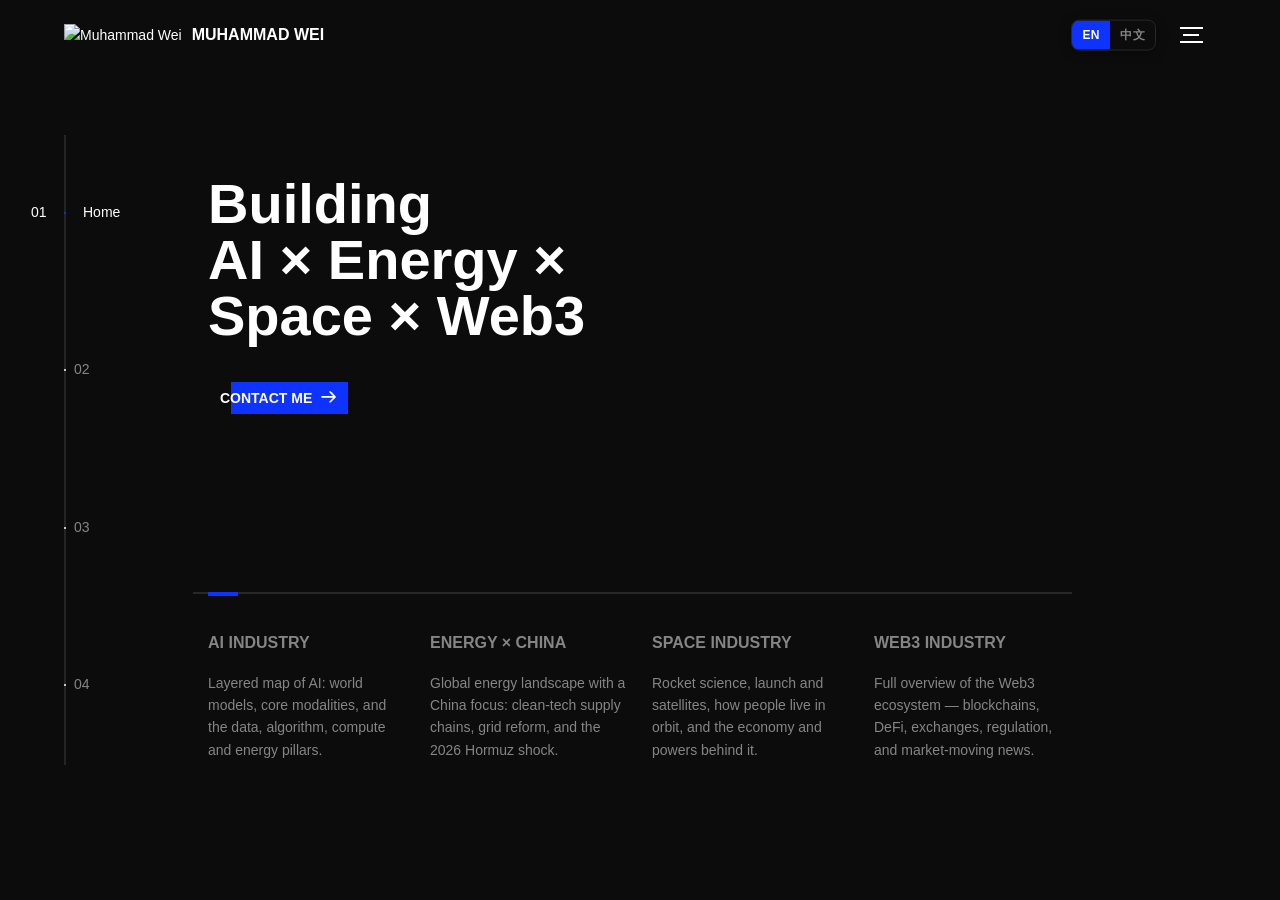
==== index.html @ 6818e424 "Add Vision node tree, matrix rain, and rename to Muhammad - Add the four-branch Vision tree, ADT cap" ====
<!DOCTYPE html>
<html lang="en">
<head>
  <title>Muhammad Wei — Entrepreneur | AI × Energy × Space × Web3</title>
  <meta charset="utf-8">
  <meta name="viewport" content="width=device-width, initial-scale=1">
  <link rel="icon" type="image/png" href="assets/img/logo.png">
  <meta http-equiv="X-UA-Compatible" content="IE=edge">
  <meta name="description" content="Entrepreneur and builder at the intersection of AI, Energy, Space, and Web3 — mapping the next frontier of industry convergence, based in Dubai, UAE.">
  <meta name="keywords" content="entrepreneurship, AI, energy, space, Web3, industry landscapes for entrepreneurship, the Global Industry Classification Standard (GICS®), Dubai, Abu Dhabi, Muhammad Wei, FinTech, blockchain">
  <meta name="author" content="Muhammad Wei">
  <link rel="stylesheet" href="assets/css/main.css">
</head>
<body>

<!-- notification for small viewports and landscape oriented smartphones -->
<div class="device-notification">
  <a class="device-notification--logo" href="#0">
    <img src="assets/img/logo.png" alt="Muhammad Wei">
    <p data-en="Muhammad Wei" data-zh="Muhammad Wei">Muhammad Wei</p>
  </a>
  <p class="device-notification--message" data-en="Best on a larger screen. Rotate to portrait, or open this on a desktop, to see the landscapes at full size." data-zh="建议使用更大的屏幕。请将设备转为竖屏，或在桌面端打开，即可完整查看行业版图。">Best on a larger screen. Rotate to portrait, or open this on a desktop, to see the landscapes at full size.</p>
</div>

<div class="perspective effect-rotate-left">
  <div class="container"><div class="outer-nav--return"></div>
    <div id="viewport" class="l-viewport">
      <div class="l-wrapper">
        <header class="header">
          <a class="header--logo" href="#0">
            <img src="assets/img/logo.png" alt="Muhammad Wei">
            <p data-en="Muhammad Wei" data-zh="Muhammad Wei">Muhammad Wei</p>
          </a>
          <button class="header--cta cta" data-en="Contact Me" data-zh="联系我">Contact Me</button>
          <div class="header--lang">
            <div class="lang-toggle" role="group" aria-label="Language" data-aria-en="Language" data-aria-zh="语言">
              <button id="btn-en" class="active" type="button" onclick="setLang('en')" aria-pressed="true">EN</button>
              <button id="btn-zh" type="button" onclick="setLang('zh')" aria-pressed="false">中文</button>
            </div>
          </div>
          <div class="header--nav-toggle">
            <span></span>
          </div>
        </header>
        <nav class="l-side-nav">
          <ul class="side-nav">
            <li class="is-active"><span data-en="Home" data-zh="首页">Home</span></li>
            <li><span data-en="Landscapes" data-zh="行业版图">Landscapes</span></li>
            <li><span data-en="Vision" data-zh="愿景">Vision</span></li>
            <!-- <li><span>Traffic</span></li> -->
            <!-- <li><span>Connect</span></li> -->
            <li><span data-en="Contact" data-zh="联系">Contact</span></li>
          </ul>
        </nav>
        <ul class="l-main-content main-content">
          <li class="l-section section section--is-active">
            <div class="intro">
              <div class="intro--banner">
                <h1 data-en="Building<br>AI × Energy ×<br>Space × Web3" data-zh="构建<br>AI × 能源 ×<br>太空 × Web3">Building<br>AI × Energy ×<br>Space × Web3</h1>
                <button class="cta"><span data-en="Contact Me" data-zh="联系我">Contact Me</span>
                  <svg version="1.1" xmlns="http://www.w3.org/2000/svg" xmlns:xlink="http://www.w3.org/1999/xlink" x="0px" y="0px" viewBox="0 0 150 118" style="enable-background:new 0 0 150 118;" xml:space="preserve">
                  <g transform="translate(0.000000,118.000000) scale(0.100000,-0.100000)">
                    <path d="M870,1167c-34-17-55-57-46-90c3-15,81-100,194-211l187-185l-565-1c-431,0-571-3-590-13c-55-28-64-94-18-137c21-20,33-20,597-20h575l-192-193C800,103,794,94,849,39c20-20,39-29,61-29c28,0,63,30,298,262c147,144,272,271,279,282c30,51,23,60-219,304C947,1180,926,1196,870,1167z"/>
                  </g>
                  </svg>
                  <span class="btn-background"></span>
                </button>
                <img src="assets/img/introduction-visual.png" alt="">
              </div>
              <div class="intro--options">
                <a href="ai-industry-chart.html">
                  <h3 data-en="AI Industry" data-zh="AI 行业">AI Industry</h3>
                  <p data-en="Layered map of AI: world models, core modalities, and the data, algorithm, compute and energy pillars." data-zh="AI 的层状图谱：世界模型、核心模态，以及数据、算法、算力与能源四大支柱。">Layered map of AI: world models, core modalities, and the data, algorithm, compute and energy pillars.</p>
                </a>
                <a href="energy-industry-chart.html">
                  <h3 data-en="Energy × China" data-zh="能源 × 中国">Energy × China</h3>
                  <p data-en="Global energy landscape with a China focus: clean-tech supply chains, grid reform, and the 2026 Hormuz shock." data-zh="以中国为焦点的全球能源版图：清洁技术供应链、电网改革，以及 2026 年霍尔木兹冲击。">Global energy landscape with a China focus: clean-tech supply chains, grid reform, and the 2026 Hormuz shock.</p>
                </a>
                <a href="space-industry-chart.html">
                  <h3 data-en="Space Industry" data-zh="航天产业">Space Industry</h3>
                  <p data-en="Rocket science, launch and satellites, how people live in orbit, and the economy and powers behind it." data-zh="火箭科学、发射与卫星、人类如何在地球轨道生活，以及其背后的经济与航天强国。">Rocket science, launch and satellites, how people live in orbit, and the economy and powers behind it.</p>
                </a>
                <a href="web3-industry-chart.html">
                  <h3 data-en="Web3 Industry" data-zh="Web3 行业">Web3 Industry</h3>
                  <p data-en="Full overview of the Web3 ecosystem — blockchains, DeFi, exchanges, regulation, and market-moving news." data-zh="Web3 生态全景——区块链、DeFi、交易所、监管，以及影响市场的新闻。">Full overview of the Web3 ecosystem — blockchains, DeFi, exchanges, regulation, and market-moving news.</p>
                </a>
              </div>
            </div>
          </li>
          <li class="l-section section">
            <div class="work">
              <h2 data-en="Industry Landscapes" data-zh="行业版图">Industry Landscapes</h2>
              <div class="work--lockup">
                <ul class="slider">
                  <li class="slider--item slider--item-left">
                    <a href="energy-industry-chart.html">
                      <div class="slider--item-image" style="background-image:url('assets/img/landscape/energy-industry-overview.webp')" role="img" aria-label="Energy Industry — Global and China" data-aria-en="Energy Industry — Global and China" data-aria-zh="能源行业——全球与中国"></div>
                      <p class="slider--item-title" data-en="Energy Industry — Global &amp; China 2026" data-zh="能源行业——全球与中国 2026">Energy Industry — Global &amp; China 2026</p>
                      <p class="slider--item-description" data-en="Oil, gas, renewables and the forces reshaping global energy, through a China lens." data-zh="石油、天然气、可再生能源，以及透过中国视角重塑全球能源的力量。">Oil, gas, renewables and the forces reshaping global energy, through a China lens.</p>
                    </a>
                  </li>
                  <li class="slider--item slider--item-center">
                    <a href="ai-industry-chart.html">
                      <div class="slider--item-image" style="background-image:url('assets/img/landscape/AI-industry-overview.webp')" role="img" aria-label="AI Industry Overview" data-aria-en="AI Industry Overview" data-aria-zh="AI 行业全览"></div>
                      <p class="slider--item-title" data-en="AI Industry Overview" data-zh="AI 行业全览">AI Industry Overview</p>
                      <p class="slider--item-description" data-en="World models, core modalities, and the pillars that sustain AI — data, algorithms, compute and energy." data-zh="世界模型、核心模态，以及支撑 AI 的支柱——数据、算法、算力与能源。">World models, core modalities, and the pillars that sustain AI — data, algorithms, compute and energy.</p>
                    </a>
                  </li>
                  <li class="slider--item slider--item-right">
                    <a href="space-industry-chart.html">
                      <div class="slider--item-image" style="background-image:url('assets/img/landscape/space-industry-overview.webp')" role="img" aria-label="Space Industry Overview" data-aria-en="Space Industry Overview" data-aria-zh="航天产业全览"></div>
                      <p class="slider--item-title" data-en="Space Industry — Full Overview" data-zh="航天产业——全览">Space Industry — Full Overview</p>
                      <p class="slider--item-description" data-en="Rocket science, frontier technology, living in orbit, and the 2026 space economy and powers." data-zh="火箭科学、前沿技术、轨道生活，以及 2026 年的太空经济与航天强国。">Rocket science, frontier technology, living in orbit, and the 2026 space economy and powers.</p>
                    </a>
                  </li>
                  <li class="slider--item">
                    <a href="web3-industry-chart.html">
                      <div class="slider--item-image" style="background-image:url('assets/img/landscape/web3-industry-overview.webp')" role="img" aria-label="Web3 Industry Overview" data-aria-en="Web3 Industry Overview" data-aria-zh="Web3 行业全览"></div>
                      <p class="slider--item-title" data-en="Web3 Industry — Full Overview" data-zh="Web3 行业——全览">Web3 Industry — Full Overview</p>
                      <p class="slider--item-description" data-en="Blockchains, DeFi, exchanges, and the regulatory rails shaping Web3 in 2026." data-zh="区块链、DeFi、交易所，以及 2026 年塑造 Web3 的监管轨道。">Blockchains, DeFi, exchanges, and the regulatory rails shaping Web3 in 2026.</p>
                    </a>
                  </li>
                  <li class="slider--item">
                    <a href="business_growth_circular_flow.html">
                      <div class="slider--item-image" style="background-image:url('assets/img/landscape/entrepreneurship-logic.webp')" role="img" aria-label="Business Growth Framework" data-aria-en="Business Growth Framework" data-aria-zh="商业增长循环框架"></div>
                      <p class="slider--item-title" data-en="Business Growth Framework" data-zh="商业增长循环框架">Business Growth Framework</p>
                      <p class="slider--item-description" data-en="An 8-step growth cycle: target audience, real demand, MVP, trust, monetization and data-driven iteration." data-zh="八步增长循环：目标受众、真实需求、MVP、信任、变现与数据驱动的迭代。">An 8-step growth cycle: target audience, real demand, MVP, trust, monetization and data-driven iteration.</p>
                    </a>
                  </li>
                  <li class="slider--item">
                    <a href="finance-industry-chart.html">
                      <div class="slider--item-image" style="background-image:url('assets/img/landscape/finance-industry-overview.webp')" role="img" aria-label="Finance Industry Overview" data-aria-en="Finance Industry Overview" data-aria-zh="金融行业全览"></div>
                      <p class="slider--item-title" data-en="Finance Industry — Full Overview" data-zh="金融行业——全览">Finance Industry — Full Overview</p>
                      <p class="slider--item-description" data-en="Regulators, markets, payments and money flows across the US, EU, UK, China, Hong Kong and the UAE." data-zh="美国、欧盟、英国、中国、香港与阿联酋的监管机构、市场、支付与资金流动。">Regulators, markets, payments and money flows across the US, EU, UK, China, Hong Kong and the UAE.</p>
                    </a>
                  </li>
                </ul>
                <div class="slider--prev">
                  <svg version="1.1" xmlns="http://www.w3.org/2000/svg" xmlns:xlink="http://www.w3.org/1999/xlink" x="0px" y="0px"
                  viewBox="0 0 150 118" style="enable-background:new 0 0 150 118;" xml:space="preserve">
                  <g transform="translate(0.000000,118.000000) scale(0.100000,-0.100000)">
                    <path d="M561,1169C525,1155,10,640,3,612c-3-13,1-36,8-52c8-15,134-145,281-289C527,41,562,10,590,10c22,0,41,9,61,29
                    c55,55,49,64-163,278L296,510h575c564,0,576,0,597,20c46,43,37,109-18,137c-19,10-159,13-590,13l-565,1l182,180
                    c101,99,187,188,193,199c16,30,12,57-12,84C631,1174,595,1183,561,1169z"/>
                  </g>
                  </svg>
                </div>
                <div class="slider--next">
                  <svg version="1.1" xmlns="http://www.w3.org/2000/svg" xmlns:xlink="http://www.w3.org/1999/xlink" x="0px" y="0px" viewBox="0 0 150 118" style="enable-background:new 0 0 150 118;" xml:space="preserve">
                  <g transform="translate(0.000000,118.000000) scale(0.100000,-0.100000)">
                    <path d="M870,1167c-34-17-55-57-46-90c3-15,81-100,194-211l187-185l-565-1c-431,0-571-3-590-13c-55-28-64-94-18-137c21-20,33-20,597-20h575l-192-193C800,103,794,94,849,39c20-20,39-29,61-29c28,0,63,30,298,262c147,144,272,271,279,282c30,51,23,60-219,304C947,1180,926,1196,870,1167z"/>
                  </g>
                  </svg>
                </div>
              </div>
              <p class="work--note" data-en="<strong>Capital path</strong> — Finance and Business Growth are not part of the four core landscapes; they build the starting fund for the intersection." data-zh="<strong>资本路径</strong>——金融与商业增长不属于四大核心版图，而是为交汇积累启动资金。"><strong>Capital path</strong> — Finance and Business Growth are not part of the four core landscapes; they build the starting fund for the intersection.</p>
            </div>
          </li>
          <!-- <li class="l-section section">
            <div class="traffic">
              <div class="traffic--lockup">
                <div class="globe-wrapper">
                  <div class="globe-container">
                    <script type="text/javascript" id="clstr_globe" src="//clustrmaps.com/globe.js?d=pKQUqZJx_TdzE1dv3fON9_2P4uukHaM6AVIYR9GNhf4"></script>
                  </div>
                </div>
              </div>
            </div>
          </li> -->
          <li class="l-section section">
            <div class="vision-rain" aria-hidden="true"><canvas id="matrix-rain"></canvas></div>
            <div class="vision">
              <p class="vision--eyebrow" data-en="The Convergence" data-zh="交汇">The Convergence</p>
              <h2 data-en="Where the four meet" data-zh="四大产业，交汇之处">Where the four meet</h2>
              <p class="vision--thesis" data-en="These are not four separate bets. AI is becoming an energy business; energy is becoming a capital and coordination business; space is becoming a compute and sensing business; and Web3 is the settlement and ownership layer that lets capital move across all three. The companies worth building sit at the seams — not inside a single industry." data-zh="这不是四个彼此独立的押注。AI 正在变成能源生意；能源正在变成资本与协调生意；太空正在变成算力与感知生意；而 Web3 是让资本在这三者之间流动的结算与所有权层。值得去建的公司，会诞生在这些接缝处，而不是某一个行业内部。">These are not four separate bets. AI is becoming an energy business; energy is becoming a capital and coordination business; space is becoming a compute and sensing business; and Web3 is the settlement and ownership layer that lets capital move across all three. The companies worth building sit at the seams — not inside a single industry.</p>
              <div class="vision-tree">
                <p class="vision-tree--root" data-en="One system" data-zh="一个系统">One system</p>
                <ul class="vision-tree--branches">
                  <li class="vision-branch">
                    <div class="vision-branch--node">
                      <h3 class="vision-branch--field" data-en="AI" data-zh="AI">AI</h3>
                      <p class="vision-branch--role" data-en="Demand" data-zh="需求">Demand</p>
                    </div>
                    <ul class="vision-branch--leaves">
                      <li><span class="vision-leaf" data-en="models" data-zh="模型">models</span></li>
                      <li><span class="vision-leaf" data-en="agents" data-zh="智能体">agents</span></li>
                      <li><span class="vision-leaf" data-en="autonomy" data-zh="自主性">autonomy</span></li>
                    </ul>
                  </li>
                  <li class="vision-branch">
                    <div class="vision-branch--node">
                      <h3 class="vision-branch--field" data-en="Energy" data-zh="能源">Energy</h3>
                      <p class="vision-branch--role" data-en="Constraint" data-zh="约束">Constraint</p>
                    </div>
                    <ul class="vision-branch--leaves">
                      <li><span class="vision-leaf" data-en="generation" data-zh="发电">generation</span></li>
                      <li><span class="vision-leaf" data-en="grid" data-zh="电网">grid</span></li>
                      <li><span class="vision-leaf" data-en="storage" data-zh="储能">storage</span></li>
                    </ul>
                  </li>
                  <li class="vision-branch">
                    <div class="vision-branch--node">
                      <h3 class="vision-branch--field" data-en="Space" data-zh="太空">Space</h3>
                      <p class="vision-branch--role" data-en="Frontier" data-zh="前沿">Frontier</p>
                    </div>
                    <ul class="vision-branch--leaves">
                      <li><span class="vision-leaf" data-en="launch" data-zh="发射">launch</span></li>
                      <li><span class="vision-leaf" data-en="orbit" data-zh="轨道">orbit</span></li>
                      <li><span class="vision-leaf" data-en="habitation" data-zh="驻留">habitation</span></li>
                    </ul>
                  </li>
                  <li class="vision-branch">
                    <div class="vision-branch--node">
                      <h3 class="vision-branch--field" data-en="Web3" data-zh="Web3">Web3</h3>
                      <p class="vision-branch--role" data-en="Coordination" data-zh="协调">Coordination</p>
                    </div>
                    <ul class="vision-branch--leaves">
                      <li><span class="vision-leaf" data-en="settlement" data-zh="结算">settlement</span></li>
                      <li><span class="vision-leaf" data-en="ownership" data-zh="所有权">ownership</span></li>
                      <li><span class="vision-leaf" data-en="incentives" data-zh="激励">incentives</span></li>
                    </ul>
                  </li>
                </ul>
                <p class="vision-tree--open" data-en="∞ — every combination is an opening" data-zh="∞——每一种组合，都是一个入口">∞ — every combination is an opening</p>
              </div>
              <p class="vision-tree--note" data-en="<strong>TREE</strong> · root → leaf = one combination in the search space · 4 × 3 = 12 paths · search → ∞" data-zh="<strong>树</strong> · 根 → 叶 = 搜索空间中的一种组合 · 4 × 3 = 12 条路径 · 搜索 → ∞"><strong>TREE</strong> · root → leaf = one combination in the search space · 4 × 3 = 12 paths · search → ∞</p>
              <div class="vision--now">
                <p class="vision--now-label" data-en="Now" data-zh="现在">Now</p>
                <p data-en="The intersection is both the destination and the starting point. I'm building profitable finance and business-growth ventures first: they generate the starting fund and the operating judgment that the convergence company will need. The next company may be one of those businesses — profit is the precondition for the intersection." data-zh="交汇是终点，也是起点。我先做能盈利的金融与商业增长业务：它们为交汇公司积累启动资金与经营判断力。下一家公司可能就是其中一门生意——盈利，才是交汇的先决条件。">The intersection is both the destination and the starting point. I'm building profitable finance and business-growth ventures first: they generate the starting fund and the operating judgment that the convergence company will need. The next company may be one of those businesses — profit is the precondition for the intersection.</p>
              </div>
            </div>
          </li>
          <li class="l-section section">
            <div class="contact">
              <div class="contact--lockup">
                <div class="modal">
                  <div class="modal--information">
                    <p data-en="Dubai" data-zh="迪拜">Dubai</p>
                  </div>
                  <ul class="modal--options">
                    <!-- <li><a href="https://mohammed-wei.github.io/dancing-girl">Dancing Girl</a></li> -->
                    <li><a href="https://github.com/muhammad-wei" target="_blank" rel="noopener">GitHub</a></li>
                    <!-- <li><a href="https://www.linkedin.com/in/muhammad-wei/" target="_blank" rel="noopener">LinkedIn</a></li> -->
                    <!-- <li><a href="https://mohammed-wei.github.io/matrix" target="_blank" rel="noopener">Matrix</a></li> -->
                  </ul>
                </div>
              </div>
            </div>
          </li>
          <!-- <li class="l-section section">
            <div class="hire">
              <h2>Let's build something together</h2>
              `checkout formspree.io for easy form setup`
              <form class="work-request">
                <div class="work-request--options">
                  <span class="options-a">
                    <input id="opt-1" type="checkbox" value="ai agent development">
                    <label for="opt-1">
                      <svg version="1.1" xmlns="http://www.w3.org/2000/svg" xmlns:xlink="http://www.w3.org/1999/xlink" x="0px" y="0px"
                      viewBox="0 0 150 111" style="enable-background:new 0 0 150 111;" xml:space="preserve">
                      <g transform="translate(0.000000,111.000000) scale(0.100000,-0.100000)">
                        <path d="M950,705L555,310L360,505C253,612,160,700,155,700c-6,0-44-34-85-75l-75-75l278-278L550-5l475,475c261,261,475,480,475,485c0,13-132,145-145,145C1349,1100,1167,922,950,705z"/>
                      </g>
                      </svg>
                      AI Agent / LLM App
                    </label>
                    <input id="opt-2" type="checkbox" value="web3 development">
                    <label for="opt-2">
                      <svg version="1.1" xmlns="http://www.w3.org/2000/svg" xmlns:xlink="http://www.w3.org/1999/xlink" x="0px" y="0px"
                      viewBox="0 0 150 111" style="enable-background:new 0 0 150 111;" xml:space="preserve">
                      <g transform="translate(0.000000,111.000000) scale(0.100000,-0.100000)">
                        <path d="M950,705L555,310L360,505C253,612,160,700,155,700c-6,0-44-34-85-75l-75-75l278-278L550-5l475,475c261,261,475,480,475,485c0,13-132,145-145,145C1349,1100,1167,922,950,705z"/>
                      </g>
                      </svg>
                      Web3 / Blockchain / Smart Contract
                    </label>
                    <input id="opt-3" type="checkbox" value="full stack development">
                    <label for="opt-3">
                      <svg version="1.1" xmlns="http://www.w3.org/2000/svg" xmlns:xlink="http://www.w3.org/1999/xlink" x="0px" y="0px"
                      viewBox="0 0 150 111" style="enable-background:new 0 0 150 111;" xml:space="preserve">
                      <g transform="translate(0.000000,111.000000) scale(0.100000,-0.100000)">
                        <path d="M950,705L555,310L360,505C253,612,160,700,155,700c-6,0-44-34-85-75l-75-75l278-278L550-5l475,475c261,261,475,480,475,485c0,13-132,145-145,145C1349,1100,1167,922,950,705z"/>
                      </g>
                      </svg>
                      Full-Stack Web Dev
                    </label>
                  </span>
                  <span class="options-b">
                    <input id="opt-4" type="checkbox" value="machine learning">
                    <label for="opt-4">
                      <svg version="1.1" xmlns="http://www.w3.org/2000/svg" xmlns:xlink="http://www.w3.org/1999/xlink" x="0px" y="0px"
                      viewBox="0 0 150 111" style="enable-background:new 0 0 150 111;" xml:space="preserve">
                      <g transform="translate(0.000000,111.000000) scale(0.100000,-0.100000)">
                        <path d="M950,705L555,310L360,505C253,612,160,700,155,700c-6,0-44-34-85-75l-75-75l278-278L550-5l475,475c261,261,475,480,475,485c0,13-132,145-145,145C1349,1100,1167,922,950,705z"/>
                      </g>
                      </svg>
                      Machine Learning / CV / NLP
                    </label>
                    <input id="opt-5" type="checkbox" value="quantitative trading">
                    <label for="opt-5">
                      <svg version="1.1" xmlns="http://www.w3.org/2000/svg" xmlns:xlink="http://www.w3.org/1999/xlink" x="0px" y="0px"
                      viewBox="0 0 150 111" style="enable-background:new 0 0 150 111;" xml:space="preserve">
                      <g transform="translate(0.000000,111.000000) scale(0.100000,-0.100000)">
                        <path d="M950,705L555,310L360,505C253,612,160,700,155,700c-6,0-44-34-85-75l-75-75l278-278L550-5l475,475c261,261,475,480,475,485c0,13-132,145-145,145C1349,1100,1167,922,950,705z"/>
                      </g>
                      </svg>
                      Quant / Algo Trading
                    </label>
                    <input id="opt-6" type="checkbox" value="devops mlops">
                    <label for="opt-6">
                      <svg version="1.1" xmlns="http://www.w3.org/2000/svg" xmlns:xlink="http://www.w3.org/1999/xlink" x="0px" y="0px"
                      viewBox="0 0 150 111" style="enable-background:new 0 0 150 111;" xml:space="preserve">
                      <g transform="translate(0.000000,111.000000) scale(0.100000,-0.100000)">
                        <path d="M950,705L555,310L360,505C253,612,160,700,155,700c-6,0-44-34-85-75l-75-75l278-278L550-5l475,475c261,261,475,480,475,485c0,13-132,145-145,145C1349,1100,1167,922,950,705z"/>
                      </g>
                      </svg>
                      DevOps / MLOps
                    </label>
                  </span>
                </div>
              </form>
            </div>
          </li>  -->
        </ul>
      </div>
    </div>
  </div>
  <ul class="outer-nav">
    <li class="is-active" data-en="Home" data-zh="首页">Home</li>
    <li data-en="Landscapes" data-zh="行业版图">Landscapes</li>
    <li data-en="Vision" data-zh="愿景">Vision</li>
    <!-- <li>Traffic</li> -->
    <li data-en="Contact" data-zh="联系">Contact</li>
    <!-- <li>Connect</li> -->
  </ul>
</div>

<script>
  let currentLang = 'en';
  const TITLES = {
    en: 'Muhammad Wei — Entrepreneur | AI × Energy × Space × Web3',
    zh: 'Muhammad Wei — 创业者 | AI × 能源 × 太空 × Web3'
  };
  const DESCRIPTIONS = {
    en: 'Entrepreneur and builder at the intersection of AI, Energy, Space, and Web3 — mapping the next frontier of industry convergence, based in Dubai, UAE.',
    zh: '常驻阿联酋迪拜的创业者与建设者，专注于 AI、能源、太空与 Web3 的交汇处，绘制下一代产业融合的版图。'
  };
  const KEYWORDS = {
    en: 'entrepreneurship, AI, energy, space, Web3, industry landscapes for entrepreneurship, the Global Industry Classification Standard (GICS®), Dubai, Abu Dhabi, Muhammad Wei, FinTech, blockchain',
    zh: '创业, 人工智能, 能源, 太空, Web3, 行业版图, 全球行业分类标准（GICS®）, 迪拜, 阿布扎比, Muhammad Wei, 金融科技, 区块链'
  };

  function setLang(lang, remember) {
    if (lang !== 'zh') lang = 'en';
    currentLang = lang;

    const btnEn = document.getElementById('btn-en');
    const btnZh = document.getElementById('btn-zh');
    if (btnEn) {
      btnEn.classList.toggle('active', lang === 'en');
      btnEn.setAttribute('aria-pressed', String(lang === 'en'));
    }
    if (btnZh) {
      btnZh.classList.toggle('active', lang === 'zh');
      btnZh.setAttribute('aria-pressed', String(lang === 'zh'));
    }

    document.documentElement.lang = lang === 'zh' ? 'zh-CN' : 'en';
    document.title = TITLES[lang];

    const description = document.querySelector('meta[name="description"]');
    if (description) description.setAttribute('content', DESCRIPTIONS[lang]);

    const keywords = document.querySelector('meta[name="keywords"]');
    if (keywords) keywords.setAttribute('content', KEYWORDS[lang]);

    document.querySelectorAll('[data-en]').forEach(el => { el.innerHTML = el.dataset[lang]; });
    document.querySelectorAll('[data-title-en]').forEach(el => {
      el.setAttribute('title', lang === 'zh' ? el.dataset.titleZh : el.dataset.titleEn);
    });
    document.querySelectorAll('[data-aria-en]').forEach(el => {
      el.setAttribute('aria-label', lang === 'zh' ? el.dataset.ariaZh : el.dataset.ariaEn);
    });

    if (remember !== false) {
      try { localStorage.setItem('voltai-lang', lang); } catch (e) {}
    }
  }

  document.querySelectorAll('.header--lang button').forEach(function (btn) {
    btn.addEventListener('keyup', function (e) {
      if (e.key === ' ' || e.key === 'Spacebar') {
        e.preventDefault();
        e.stopPropagation();
        btn.click();
      }
    });
  });

  (function () {
    let saved = null;
    try { saved = localStorage.getItem('voltai-lang'); } catch (e) {}
    if (location.hash === '#zh') saved = 'zh';
    if (location.hash === '#en') saved = 'en';
    if (saved === 'zh') setLang('zh', false);
    else if (location.hash === '#en') setLang('en', false);
  })();
</script>

<script src="https://ajax.googleapis.com/ajax/libs/jquery/2.2.4/jquery.min.js"></script>
<script>window.jQuery || document.write('<script src="assets/js/vendor/jquery-2.2.4.min.js"><\/script>')</script>
<script src="assets/js/functions-min.js"></script>
<script>
  /* Matrix rain, adapted from https://github.com/muhammad-wei/matrix
     MIT License — Copyright (c) 2024-∞ Hongbo Wei */
  (function () {
    const canvas = document.getElementById('matrix-rain');
    if (!canvas) return;
    if (window.matchMedia('(prefers-reduced-motion: reduce)').matches) return;

    const section = canvas.closest('.l-section');
    const ctx = canvas.getContext('2d');
    const dpr = Math.min(window.devicePixelRatio || 1, 2);
    const font = 12;
    const chars = 'モエヤキオカ7ケサスz152ヨタワ4ネヌナ98ヒ0ホア3ウ セ¦:"꞊ミラリ╌ツテニハソ▪—<>0|+*コシマムメ'.split('');
    let drops = [];

    function resize() {
      const w = canvas.clientWidth;
      const h = canvas.clientHeight;
      if (!w || !h) return;
      canvas.width = w * dpr;
      canvas.height = h * dpr;
      ctx.setTransform(dpr, 0, 0, dpr, 0, 0);
      const columns = Math.ceil(w / font);
      drops = Array.from({ length: columns }, function () { return Math.random() * -30; });
    }

    function draw() {
      if (document.hidden || !section.classList.contains('section--is-active')) return;
      const w = canvas.clientWidth;
      const h = canvas.clientHeight;
      if (!w || !h) return;
      ctx.fillStyle = 'rgba(12, 12, 12, 0.08)';
      ctx.fillRect(0, 0, w, h);
      ctx.fillStyle = '#00ff46';
      ctx.font = font + 'px monospace';
      for (let i = 0; i < drops.length; i++) {
        const ch = chars[Math.floor(Math.random() * chars.length)];
        ctx.fillText(ch, i * font, drops[i] * font);
        if (drops[i] * font > h && Math.random() > 0.975) drops[i] = 0;
        drops[i]++;
      }
    }

    resize();
    window.addEventListener('resize', resize);
    setInterval(draw, 50);
  })();
</script>
</body>
</html>
---- assets/css/main.css ----
@charset "UTF-8";
@font-face {
  font-family: "Montserrat";
  src: url("fonts/Montserrat-Black.eot");
  src: local("☺"), url("fonts/Montserrat-Black.woff") format("woff"), url("fonts/Montserrat-Black.ttf") format("truetype"), url("fonts/Montserrat-Black.svg") format("svg");
  font-weight: 900;
  font-style: normal;
}
@font-face {
  font-family: "Montserrat";
  src: url("fonts/Montserrat-Bold.eot");
  src: local("☺"), url("fonts/Montserrat-Bold.woff") format("woff"), url("fonts/Montserrat-Bold.ttf") format("truetype"), url("fonts/Montserrat-Bold.svg") format("svg");
  font-weight: 700;
  font-style: normal;
}
@font-face {
  font-family: "Montserrat";
  src: url("fonts/Montserrat-Regular.eot");
  src: local("☺"), url("fonts/Montserrat-Regular.woff") format("woff"), url("fonts/Montserrat-Regular.ttf") format("truetype"), url("fonts/Montserrat-Regular.svg") format("svg");
  font-weight: 400;
  font-style: normal;
}
@font-face {
  font-family: "Montserrat";
  src: url("fonts/Montserrat-Light.eot");
  src: local("☺"), url("fonts/Montserrat-Light.woff") format("woff"), url("fonts/Montserrat-Light.ttf") format("truetype"), url("fonts/Montserrat-Light.svg") format("svg");
  font-weight: 300;
  font-style: normal;
}
/*! normalize.css v3.0.2 | MIT License | git.io/normalize */
html {
  font-family: sans-serif;
  -ms-text-size-adjust: 100%;
  -webkit-text-size-adjust: 100%;
}

body {
  margin: 0;
}

article,
aside,
details,
figcaption,
figure,
footer,
header,
hgroup,
main,
menu,
nav,
section,
summary {
  display: block;
}

audio,
canvas,
progress,
video {
  display: inline-block;
  vertical-align: baseline;
}

audio:not([controls]) {
  display: none;
  height: 0;
}

[hidden],
template {
  display: none;
}

a {
  background-color: transparent;
}

a:active,
a:hover {
  outline: 0;
}

abbr[title] {
  border-bottom: 1px dotted;
}

b,
strong {
  font-weight: bold;
}

dfn {
  font-style: italic;
}

h1 {
  font-size: 2em;
  margin: 0.67em 0;
}

mark {
  background: #ff0;
  color: #000;
}

small {
  font-size: 80%;
}

sub,
sup {
  font-size: 75%;
  line-height: 0;
  position: relative;
  vertical-align: baseline;
}

sup {
  top: -0.5em;
}

sub {
  bottom: -0.25em;
}

img {
  border: 0;
}

svg:not(:root) {
  overflow: hidden;
}

figure {
  margin: 1em 40px;
}

hr {
  -moz-box-sizing: content-box;
  box-sizing: content-box;
  height: 0;
}

pre {
  overflow: auto;
}

code,
kbd,
pre,
samp {
  font-family: monospace, monospace;
  font-size: 1em;
}

button,
input,
optgroup,
select,
textarea {
  color: inherit;
  font: inherit;
  margin: 0;
}

button {
  overflow: visible;
}

button,
select {
  text-transform: none;
}

button,
html input[type=button],
input[type=reset],
input[type=submit] {
  -webkit-appearance: button;
  cursor: pointer;
}

button[disabled],
html input[disabled] {
  cursor: default;
}

button::-moz-focus-inner,
input::-moz-focus-inner {
  border: 0;
  padding: 0;
}

input {
  line-height: normal;
}

input[type=checkbox],
input[type=radio] {
  box-sizing: border-box;
  padding: 0;
}

input[type=number]::-webkit-inner-spin-button,
input[type=number]::-webkit-outer-spin-button {
  height: auto;
}

input[type=search] {
  -webkit-appearance: textfield;
  -moz-box-sizing: content-box;
  -webkit-box-sizing: content-box;
  box-sizing: content-box;
}

input[type=search]::-webkit-search-cancel-button,
input[type=search]::-webkit-search-decoration {
  -webkit-appearance: none;
}

fieldset {
  border: 1px solid #c0c0c0;
  margin: 0 2px;
  padding: 0.35em 0.625em 0.75em;
}

legend {
  border: 0;
  padding: 0;
}

textarea {
  overflow: auto;
}

optgroup {
  font-weight: bold;
}

table {
  border-collapse: collapse;
  border-spacing: 0;
}

td,
th {
  padding: 0;
}

::selection {
  background: #FFF498;
}

::-moz-selection {
  background: #FFF498;
}

img::selection {
  background: transparent;
}

img::-moz-selection {
  background: transparent;
}

body {
  -webkit-tap-highlight-color: #FFF498;
}

body {
  background-color: #0c0c0c;
  font-size: 14px;
  line-height: 1.6;
  font-family: "Montserrat", "PingFang SC", "Hiragino Sans GB", "Microsoft YaHei", sans-serif;
  color: #fff;
  -webkit-font-smoothing: antialiased;
  -webkit-text-size-adjust: 100%;
}

.l-viewport {
  position: relative;
  width: 100%;
  height: 100vh;
  height: 100dvh;
  box-shadow: 0 0 45px 5px rgba(0, 0, 0, 0.85);
  overflow: hidden;
}

.l-wrapper {
  position: relative;
  width: 1440px;
  max-width: 90%;
  height: 100%;
  margin: 0 auto;
}

.l-side-nav {
  position: absolute;
  left: 0;
  display: flex;
  height: 100%;
  align-items: center;
}
.l-side-nav::before {
  content: "";
  position: absolute;
  top: 50%;
  left: 0;
  transform: translateY(-50%);
  width: 2px;
  height: 70%;
  max-height: 750px;
  background-color: #555;
  opacity: 0.35;
  z-index: 10;
}
@media (max-width: 1180px) {
  .l-side-nav {
    display: none;
  }
}

.l-main-content {
  position: relative;
  width: 100%;
  height: 100%;
  margin: 0;
  padding: 0;
  list-style: none;
}

.l-section {
  position: absolute;
  width: 100%;
  height: 100%;
}

.device-notification {
  display: none;
  position: fixed;
  top: 0;
  left: 0;
  width: 100%;
  height: 100%;
  flex-direction: column;
  align-items: center;
  justify-content: center;
  background-color: #0c0c0c;
  z-index: 12;
}
.device-notification--logo {
  display: flex;
  align-items: center;
  text-decoration: none;
  color: #fff;
}
.device-notification--logo p {
  margin: 0 0 0 10px;
  font-size: 16px;
  font-weight: 700;
  text-transform: uppercase;
}
.device-notification--message {
  width: 70%;
  margin: 30px 0 0 0;
  font-weight: 700;
  text-align: center;
}
@media (max-width: 767px) and (min-width: 601px) and (max-height: 680px) {
  .device-notification {
    display: flex;
  }
}
@media (max-width: 600px) and (min-width: 480px) and (max-height: 580px) {
  .device-notification {
    display: flex;
  }
}
@media (max-width: 736px) and (min-width: 360px) and (orientation: landscape) {
  .device-notification {
    display: flex;
  }
}
@media (max-width: 359px) {
  .device-notification {
    display: flex;
  }
}

.section {
  opacity: 0;
  visibility: hidden;
  transition: opacity 0.4s ease-in-out, visibility 0s 0.4s;
}
.section--is-active {
  opacity: 1;
  visibility: visible;
  z-index: 1;
  transition: opacity 0.4s ease-in-out 0.4s;
}
.section--next {
  transform: translateY(-45px);
  transition: transform 0.4s ease-in-out;
}
.section--prev {
  transform: translateY(45px);
  transition: transform 0.4s ease-in-out;
}

.header {
  position: absolute;
  top: 0;
  left: 0;
  display: flex;
  width: 100%;
  height: 70px;
  align-items: center;
  justify-content: space-between;
  z-index: 10;
}
.header--logo {
  display: flex;
  align-items: center;
  text-decoration: none;
  color: #fff;
}
.header--logo p {
  margin: 0 0 0 10px;
  font-size: 16px;
  font-weight: 700;
  text-transform: uppercase;
}
.header--nav-toggle {
  display: flex;
  width: 50px;
  height: 50px;
  flex-direction: column;
  align-items: center;
  justify-content: center;
  cursor: pointer;
}
.header--nav-toggle span, .header--nav-toggle::before, .header--nav-toggle::after {
  content: "";
  position: relative;
  width: 16px;
  height: 2px;
  background-color: #fff;
}
.header--nav-toggle::before {
  bottom: 5px;
  width: 23px;
}
.header--nav-toggle::after {
  top: 5px;
  width: 23px;
}
.header--lang {
  position: absolute;
  top: 50%;
  right: 60px;
  transform: translateY(-50%);
  z-index: 11;
}
.header--lang .lang-toggle {
  display: flex;
  overflow: hidden;
  background-color: #0c0c0c;
  border: 1px solid #282828;
  border-radius: 8px;
  box-shadow: 0 2px 12px rgba(0, 0, 0, 0.35);
}
.header--lang .lang-toggle button {
  padding: 6px 10px;
  border: 0;
  background-color: transparent;
  color: #858585;
  font-family: inherit;
  font-size: 12px;
  font-weight: 700;
  line-height: 1.4;
  letter-spacing: 0.04em;
  cursor: pointer;
  transition: background-color 0.2s ease-in-out, color 0.2s ease-in-out;
}
.header--lang .lang-toggle button:hover {
  color: #fff;
}
.header--lang .lang-toggle button:focus-visible {
  outline: 2px solid #fff;
  outline-offset: -2px;
}
.header--lang .lang-toggle button.active {
  background-color: #0f33ff;
  color: #fff;
}
.header--cta {
  position: absolute;
  top: 50%;
  left: 50%;
  transform: translate(-50%, -50%);
  padding: 0 20px;
  line-height: 30px;
  text-decoration: none;
  color: #fff;
  font-weight: 700;
  text-transform: uppercase;
  background-color: #0f33ff;
  border: none;
  opacity: 0;
  visibility: hidden;
  transition: opacity 0.4s ease-in-out, visibility 0s 0.4s;
}
.header--cta:focus {
  outline: none;
}
.header--cta.is-active {
  opacity: 1;
  visibility: visible;
  transition: opacity 0.4s ease-in-out 0.4s;
}
@media (max-width: 767px) {
  .header--cta {
    display: none;
  }
}
@media (max-width: 600px) {
  .header--lang {
    right: 52px;
  }
  .header--lang .lang-toggle button {
    padding: 5px 8px;
    font-size: 11px;
  }
}

.side-nav {
  position: relative;
  display: flex;
  width: 100px;
  height: 70%;
  max-height: 750px;
  flex-direction: column;
  justify-content: space-around;
  margin: 0;
  padding: 0;
  list-style-position: inside;
  z-index: 10;
}
.side-nav > li {
  position: relative;
  top: -5px;
  color: #fff;
  font-size: 6px;
  cursor: pointer;
}
.side-nav > li span {
  position: relative;
  top: 3px;
  left: 10px;
  color: #fff;
  font-size: 14px;
  font-weight: 300;
  opacity: 0;
  visibility: hidden;
}
.side-nav > li::before {
  position: absolute;
  top: 3px;
  left: 10px;
  color: #858585;
  font-size: 14px;
  font-weight: 300;
}
.side-nav li:nth-child(1)::before {
  content: "01";
}
.side-nav li:nth-child(2)::before {
  content: "02";
}
.side-nav li:nth-child(3)::before {
  content: "03";
}
.side-nav li:nth-child(4)::before {
  content: "04";
}
.side-nav li:nth-child(5)::before {
  content: "05";
}
.side-nav li:nth-child(6)::before {
  content: "06";
}
.side-nav li.is-active {
  color: #0f33ff;
  transition: color 0.4s ease-in-out;
}
.side-nav li.is-active span {
  opacity: 1;
  visibility: visible;
  transition: opacity 0.4s ease-in-out;
}
.side-nav li.is-active::before {
  left: -33px;
  color: #fff;
}

.intro {
  position: relative;
  display: flex;
  width: 900px;
  max-width: 75%;
  height: 100%;
  flex-direction: column;
  justify-content: center;
  margin: 0 auto;
}
@media (max-width: 1180px) {
  .intro {
    max-width: 100%;
  }
}
.intro--banner {
  position: relative;
  height: 475px;
}
.intro--banner::before {
  content: "";
  position: absolute;
  bottom: 20px;
  left: -15px;
  right: 0;
  height: 2px;
  background-color: #282828;
}
.intro--banner::after {
  content: "";
  position: absolute;
  bottom: 18px;
  left: 0;
  width: 30px;
  height: 4px;
  background-color: #0f33ff;
}
.intro--banner h1 {
  position: relative;
  font-size: 56px;
  font-weight: 900;
  line-height: 1;
  z-index: 1;
}
.intro--banner button {
  position: relative;
  padding: 5px 17px 5px 12px;
  font-weight: 700;
  text-transform: uppercase;
  background-color: transparent;
  border: none;
}
.intro--banner button .btn-background {
  position: absolute;
  top: 0;
  left: 23px;
  right: 0;
  height: 100%;
  background-color: #0f33ff;
  z-index: -1;
  transition: left 0.2s ease-in-out;
}
.intro--banner button:hover .btn-background {
  left: 0;
}
.intro--banner button:focus {
  outline: none;
}
.intro--banner button svg {
  position: relative;
  left: 5px;
  width: 15px;
  fill: #fff;
}
.intro--banner img {
  position: absolute;
  bottom: 21px;
  right: -12px;
}
.intro--options {
  display: flex;
  gap: 24px;
  margin: 0;
  padding: 0;
  list-style: none;
}
.intro--options > a {
  flex: 1 1 0;
  max-width: 250px;
  text-decoration: none;
  color: #858585;
  transition: color 0.2s ease-in-out;
}
.intro--options > a:hover {
  color: #fff;
}
.intro--options h3 {
  font-size: 16px;
  text-transform: uppercase;
}
.intro--options p {
  margin-bottom: 0;
}

@media (max-width: 900px) {
  .intro--banner {
    height: 380px;
  }
  .intro--banner h1 {
    font-size: 48px;
  }
  .intro--banner img {
    width: 430px;
  }
}
@media (max-width: 767px) {
  .intro--banner {
    height: 305px;
  }
  .intro--banner h1 {
    font-size: 40px;
  }
  .intro--banner img {
    width: 330px;
  }
  .intro--options {
    display: block;
  }
  .intro--options > a {
    display: block;
    max-width: 100%;
    margin: 0 0 30px 0;
  }
  .intro--options > a:last-child {
    margin-bottom: 0;
  }
}
@media (max-width: 600px) {
  .intro--banner {
    height: 360px;
  }
  .intro--banner h1 {
    margin-top: 50px;
    font-size: min(55px, 11vw);
  }
  .intro--banner img {
    display: none;
  }
}
@media (max-width: 600px) and (max-height: 800px) {
  .intro--banner {
    height: auto;
  }
  .intro--banner::before, .intro--banner::after {
    display: none;
  }
  .intro--banner h1 {
    margin-top: 0;
  }
  .intro--options {
    display: none;
  }
}
.work {
  position: relative;
  display: flex;
  width: 960px;
  max-width: 80%;
  height: 100%;
  flex-direction: column;
  justify-content: center;
  margin: 0 auto;
}
@media (max-width: 1180px) {
  .work {
    max-width: 100%;
  }
}
.work h2 {
  margin: 0 0 20px 0;
  font-size: 30px;
  text-align: center;
}
.work--lockup {
  position: relative;
}
.work--lockup .slider {
  position: relative;
  display: flex;
  width: 80%;
  margin: 0 auto;
  padding: 0;
  list-style: none;
}
.work--lockup .slider--item {
  position: absolute;
  display: none;
  text-align: center;
}
.work--lockup .slider--item a {
  text-decoration: none;
  color: #858585;
}
.work--lockup .slider--item-title {
  margin-top: 10px;
  font-size: 12px;
  font-weight: 700;
  text-transform: uppercase;
}
.work--lockup .slider--item-description {
  display: none;
  max-width: 250px;
  margin: 0 auto;
}
.work--lockup .slider--item-image {
  width: 150px;
  height: 150px;
  margin: 0 auto;
  border-radius: 50%;
  overflow: hidden;
  background-size: cover;
  background-position: center;
  background-repeat: no-repeat;
}
.work--lockup .slider--item-left {
  top: 50%;
  left: 0;
  transform: translateY(-50%);
  display: block;
}
.work--lockup .slider--item-right {
  top: 50%;
  right: 0;
  transform: translateY(-50%);
  display: block;
}
.work--lockup .slider--item-center {
  position: relative;
  top: 30px;
  left: 50%;
  transform: translateX(-50%);
  display: block;
}
.work--lockup .slider--item-center a {
  color: #fff;
}
.work--lockup .slider--item-center .slider--item-title {
  margin-top: 25px;
  font-size: 16px;
}
.work--lockup .slider--item-center .slider--item-description {
  display: block;
}
.work--lockup .slider--item-center .slider--item-image {
  width: 300px;
  height: 300px;
}
.work--lockup .slider--next,
.work--lockup .slider--prev {
  position: absolute;
  top: 160px;
  display: flex;
  width: 50px;
  height: 50px;
  align-items: center;
  justify-content: center;
  background-color: #282828;
  border-radius: 50%;
  cursor: pointer;
}
.work--lockup .slider--next svg,
.work--lockup .slider--prev svg {
  width: 20px;
  fill: #fff;
}
.work--lockup .slider--next {
  right: 0;
}
.work--lockup .slider--prev {
  left: 0;
}

@media (max-width: 900px) {
  .work--lockup .slider--item-image {
    width: 120px;
    height: 120px;
  }
  .work--lockup .slider--item-center .slider--item-image {
    width: 240px;
    height: 240px;
  }
  .work--lockup .slider--next,
  .work--lockup .slider--prev {
    top: 130px;
  }
}
@media (max-width: 767px) {
  .work--lockup .slider {
    width: 75%;
  }
  .work--lockup .slider--item-image {
    width: 90px;
    height: 90px;
  }
  .work--lockup .slider--item-center .slider--item-image {
    width: 190px;
    height: 190px;
  }
  .work--lockup .slider--next,
  .work--lockup .slider--prev {
    top: 105px;
  }
}
@media (max-width: 600px) {
  .work--lockup .slider {
    width: auto;
  }
  .work--lockup .slider--item-left, .work--lockup .slider--item-right {
    display: none;
  }
}
.about {
  position: relative;
  display: flex;
  width: 900px;
  max-width: 75%;
  height: 100%;
  flex-direction: column;
  justify-content: center;
  margin: 0 auto;
}
@media (max-width: 1180px) {
  .about {
    max-width: 100%;
  }
}
.about--banner {
  position: relative;
  height: 475px;
}
.about--banner::before {
  content: "";
  position: absolute;
  top: 20px;
  left: 200px;
  transform: rotate(-25deg);
  border: 5px solid #0f33ff;
  border-right-color: transparent;
  border-bottom-color: transparent;
}
.about--banner::after {
  content: "";
  position: absolute;
  top: 75px;
  left: 400px;
  transform: rotate(45deg);
  width: 10px;
  height: 10px;
  background-color: #0f33ff;
}
.about--banner h2 {
  position: relative;
  margin-top: 35px;
  font-size: 68px;
  font-weight: 900;
  line-height: 1;
  z-index: 1;
}
.about--banner h2::before {
  content: "";
  position: absolute;
  top: 60px;
  left: 268px;
  width: 30px;
  height: 30px;
  background-color: #0f33ff;
  border-radius: 50%;
}
.about--banner h2::after {
  content: "";
  position: absolute;
  top: 255px;
  left: 255px;
  width: 10px;
  height: 10px;
  background-color: #0f33ff;
}
.about--banner a {
  padding: 5px 17px 5px 0;
  text-decoration: none;
  color: #fff;
  font-weight: 700;
  text-transform: uppercase;
  background-color: transparent;
}
.about--banner a:hover svg {
  left: 10px;
}
.about--banner a svg {
  position: relative;
  left: 5px;
  width: 15px;
  fill: #fff;
  transition: left 0.2s ease-in-out;
}
.about--banner img {
  position: absolute;
  bottom: -90px;
  right: -12px;
}
.about--options {
  display: flex;
  max-width: 600px;
  justify-content: space-between;
  margin: 0;
  padding: 0;
  list-style: none;
}
.about--options > a {
  position: relative;
  width: 150px;
  height: 75px;
  text-decoration: none;
  color: #fff;
  border: 10px solid #0f33ff;
  background-position: center;
  background-size: cover;
  background-repeat: no-repeat;
}
.about--options > a:nth-child(1) {
  background-image: url("../img/about-winners.jpg");
}
.about--options > a:nth-child(2) {
  background-image: url("../img/about-philosophy.jpg");
}
.about--options > a:nth-child(3) {
  background-image: url("../img/about-history.jpg");
}
.about--options > a:hover h3 {
  bottom: -50px;
}
.about--options h3 {
  position: absolute;
  bottom: -38px;
  left: 10px;
  font-size: 16px;
  text-transform: uppercase;
  transition: bottom 0.2s ease-in-out, left 0.2s ease-in-out;
}

@media (max-width: 767px) {
  .about--banner {
    height: 305px;
  }
  .about--banner::before {
    top: 0;
    left: 125px;
  }
  .about--banner::after {
    top: 35px;
    left: 260px;
  }
  .about--banner h2 {
    margin-top: 10px;
    font-size: 44px;
  }
  .about--banner h2::before {
    top: 28px;
    left: 168px;
  }
  .about--banner h2::after {
    top: 163px;
    left: 163px;
  }
  .about--banner img {
    width: 315px;
  }
}
@media (max-width: 600px) {
  .about--banner {
    height: auto;
  }
  .about--banner::before {
    left: 155px;
  }
  .about--banner::after {
    left: 310px;
  }
  .about--banner h2 {
    margin-top: 0;
    font-size: 55px;
  }
  .about--banner h2::before {
    top: 43px;
    left: 214px;
  }
  .about--banner h2::after {
    top: 205px;
    left: 205px;
  }
  .about--banner img {
    display: none;
  }
  .about--options {
    display: none;
  }
}
.traffic {
  position: fixed;
  top: 0;
  left: 0;
  width: 100%;
  height: 100%;
  background-image: url("../img/about-visual.png");
  background-position: center;
  background-size: cover;
  background-repeat: no-repeat;
}
.traffic--lockup {
  position: relative;
  display: flex;
  flex-direction: column;
  align-items: center;
  justify-content: center;
  width: 100%;
  height: 100%;
  padding-top: 80px;
  box-sizing: border-box;
}
@media (max-width: 767px) {
  .traffic--lockup {
    padding-top: 60px;
  }
}
.traffic--lockup h2 {
  color: #fff;
  font-size: 36px;
  font-weight: 700;
  text-align: center;
  margin: 0 0 24px 0;
}
@media (max-width: 767px) {
  .traffic--lockup h2 {
    font-size: 24px;
    margin-bottom: 16px;
  }
}
.traffic--lockup .globe-wrapper {
  display: flex;
  align-items: center;
  justify-content: center;
  width: 550px;
  height: 550px;
  max-width: 90vw;
  max-height: 90vw;
}
.traffic--lockup .globe-wrapper .globe-container {
  width: 550px;
  height: 550px;
  display: flex;
  align-items: center;
  justify-content: center;
  transform-origin: center top;
  transform: scale(min(1, calc(90vw / 550px)));
}
@media (max-width: 600px) {
  .traffic--lockup .globe-wrapper .globe-container {
    transform: scale(0.65);
  }
}
.traffic--lockup .globe-wrapper .globe-container canvas {
  display: block;
}

.contact {
  position: fixed;
  top: 0;
  left: 0;
  width: 100%;
  height: 100%;
  background-image: url("../img/dubai.webp");
  background-position: center;
  background-size: cover;
  background-repeat: no-repeat;
}
.contact--lockup {
  position: relative;
  display: flex;
  width: 88%;
  height: 100%;
  align-items: center;
  justify-content: flex-end;
  padding-right: 5%;
}
@media (max-width: 767px) {
  .contact--lockup {
    width: 100%;
    justify-content: center;
    padding-right: 0;
  }
}
.contact--lockup .modal {
  padding: 45px 45px;
  text-align: center;
  background-color: rgba(0, 0, 0, 0.5);
  box-shadow: 0 0 30px 0 rgba(0, 0, 0, 0.75);
}
.contact--lockup .modal--information p,
.contact--lockup .modal--information a {
  display: block;
  margin: 14px 0;
  text-decoration: none;
  color: #fff;
  font-weight: 700;
}
.contact--lockup .modal--information p {
  margin-top: 0;
}
.contact--lockup .modal--options {
  margin: 0;
  padding: 0;
  list-style: none;
}
.contact--lockup .modal--options > li {
  width: 130px;
  margin: 0 auto 25px auto;
}
.contact--lockup .modal--options li:nth-child(1) {
  background-color: #000000;
}
.contact--lockup .modal--options li:nth-child(2) {
  background-color: #1588ff;
}
.contact--lockup .modal--options li:nth-child(3) {
  background-color: #1588ff;
}
.contact--lockup .modal--options li:nth-child(4) {
  margin-bottom: 0;
  background-color: #0d7c3d;
  text-transform: uppercase;
}
.contact--lockup .modal--options a {
  display: block;
  width: 100%;
  padding: 8px 0;
  text-decoration: none;
  color: #fff;
  font-weight: 700;
}

.hire {
  position: relative;
  display: flex;
  width: 700px;
  max-width: 75%;
  height: 100%;
  flex-direction: column;
  justify-content: center;
  margin: 0 auto;
}
@media (max-width: 1180px) {
  .hire {
    max-width: 100%;
  }
}
.hire h2 {
  margin: 0 0 20px 0;
  font-size: 30px;
  text-align: center;
}

.work-request {
  display: flex;
  width: 100%;
  flex-direction: column;
  align-items: center;
  color: #fff;
}
.work-request input[type=submit] {
  width: 400px;
  max-width: 100%;
  line-height: 50px;
  font-size: 16px;
  font-weight: 700;
  text-transform: uppercase;
  background-color: #0f33ff;
  border: none;
  border-radius: 0;
}
.work-request input[type=submit]:focus {
  outline: none;
}
.work-request--options {
  display: flex;
  width: 100%;
  flex-direction: column;
  align-items: center;
  margin: 30px 0;
}
.work-request--options .options-a {
  display: flex;
  width: 100%;
  justify-content: space-between;
}
.work-request--options .options-b {
  display: flex;
  width: 72%;
  flex-wrap: wrap;
  justify-content: space-around;
}
.work-request--options label {
  display: block;
  width: 200px;
  margin-bottom: 30px;
  line-height: 50px;
  font-size: 16px;
  font-weight: 700;
  text-align: center;
  border: 2px solid #fff;
  cursor: pointer;
  transition: background-color 0.2s ease-in-out, border-color 0.2s ease-in-out;
}
.work-request--options label svg {
  position: relative;
  left: -5px;
  width: 0;
  fill: #fff;
  transition: width 0.2s ease-in-out;
}
.work-request--options input[type=checkbox] {
  display: none;
}
.work-request--options input[type=checkbox]:checked + label {
  background-color: #0f33ff;
  border-color: #0f33ff;
}
.work-request--options input[type=checkbox]:checked + label svg {
  width: 15px;
}
.work-request--information {
  display: flex;
  width: 100%;
  justify-content: space-between;
  margin-bottom: 60px;
}
.work-request--information .information-name,
.work-request--information .information-email {
  position: relative;
  width: 45%;
  height: 50px;
  font-size: 30px;
  font-weight: 300;
}
.work-request--information input[type=text],
.work-request--information input[type=email] {
  width: 100%;
  padding: 0 0 5px 0;
  background-color: transparent;
  border: none;
  border-bottom: 1px solid #fff;
  border-radius: 0;
}
.work-request--information input[type=text]:focus,
.work-request--information input[type=email]:focus {
  outline: none;
  background-color: #0c0c0c;
}
.work-request--information label {
  position: absolute;
  top: 0;
  left: 0;
  pointer-events: none;
  transition: top 0.2s ease-in-out, font-size 0.2s ease-in-out;
}
.work-request--information input:focus + label,
.work-request--information input.has-value + label {
  top: -15px;
  font-size: 14px;
}

@media (max-width: 767px) {
  .work-request--options {
    flex-direction: row;
    justify-content: space-around;
  }
  .work-request--options .options-a,
  .work-request--options .options-b {
    display: block;
    width: auto;
  }
}
@media (max-width: 600px) {
  .work-request--options {
    margin: 20px 0;
  }
}
@media (max-width: 600px) and (max-width: 415px) {
  .work-request--options {
    justify-content: space-between;
  }
}
@media (max-width: 600px) {
  .work-request--options label {
    width: 150px;
    margin-bottom: 15px;
    font-size: 14px;
  }
  .work-request--options input[type=checkbox]:checked + label svg {
    width: 12px;
  }
  .work-request--information {
    margin-bottom: 30px;
  }
  .work-request--information .information-name,
  .work-request--information .information-email {
    height: 40px;
    font-size: 24px;
  }
}
.perspective {
  position: relative;
  width: 100%;
  height: 100%;
  overflow: hidden;
}
.perspective--modalview {
  position: fixed;
  perspective: 1500px;
}

.container {
  position: relative;
  transform: translateZ(0) translateX(0) rotateY(0deg);
  min-height: 100%;
  outline: 30px solid #0f33ff;
  transition: transform 0.4s;
}

.modalview .container {
  position: absolute;
  width: 100%;
  height: 100%;
  overflow: hidden;
  backface-visibility: hidden;
}

.effect-rotate-left .container {
  transform-origin: 0% 50%;
  transition: transform 0.4s;
}
.effect-rotate-left--animate .container {
  transform: translateZ(-1800px) translateX(-50%) rotateY(45deg);
  outline: 30px solid #0f33ff;
}

.outer-nav {
  position: absolute;
  top: 50%;
  left: 55%;
  transform: translateY(-50%);
  transform-style: preserve-3d;
  margin: 0;
  padding: 0;
  list-style: none;
  text-align: center;
  visibility: hidden;
  transition: visibility 0s 0.2s;
}
.outer-nav.is-vis {
  visibility: visible;
}
.outer-nav--return {
  position: absolute;
  top: 0;
  left: 0;
  width: 100%;
  height: 100%;
  display: none;
  cursor: pointer;
  z-index: 11;
}
.outer-nav--return.is-vis {
  display: block;
}
.outer-nav > li {
  transform-style: preserve-3d;
  transform: translateX(350px) translateZ(-1000px);
  font-size: 55px;
  font-weight: 900;
  opacity: 0;
  cursor: pointer;
  transition: transform 0.2s, opacity 0.2s;
}
.outer-nav > li.is-vis {
  transform: translateX(0) translateZ(0);
  opacity: 1;
  transition: transform 0.4s, opacity 0.4s;
}
.outer-nav > li::before {
  content: "";
  position: absolute;
  top: 50%;
  left: 50%;
  transform: translate(-50%, -25%);
  width: 110%;
  height: 15px;
  opacity: 0;
  background-color: #0f33ff;
}
.outer-nav > li.is-active::before {
  opacity: 1;
}
@media (max-width: 767px) {
  .outer-nav > li {
    font-size: 44px;
  }
}
@media (max-width: 600px) {
  .outer-nav > li {
    font-size: 34px;
  }
}
.outer-nav li.is-vis:nth-child(2) {
  transition-delay: 0.04s;
}
.outer-nav li.is-vis:nth-child(3) {
  transition-delay: 0.08s;
}
.outer-nav li.is-vis:nth-child(4) {
  transition-delay: 0.12s;
}
.outer-nav li.is-vis:nth-child(5) {
  transition-delay: 0.16s;
}


/* Capital path note (landscape slider) */
.work--note {
  max-width: 620px;
  margin: 54px auto 0;
  color: #9a9a9a;
  font-size: 12px;
  line-height: 1.6;
  text-align: center;
}
.work--note strong {
  color: #6f8cff;
  font-weight: 700;
}

/* Vision (home) */
.vision {
  position: relative;
  display: flex;
  width: 960px;
  max-width: 80%;
  height: 100%;
  flex-direction: column;
  justify-content: center;
  margin: 0 auto;
  padding: 80px 0 30px;
  box-sizing: border-box;
  z-index: 1;
}
@media (max-width: 1180px) {
  .vision {
    max-width: 100%;
  }
}
.vision-rain {
  display: none;
  position: absolute;
  top: 0;
  right: 0;
  bottom: 0;
  width: 22vw;
  max-width: 320px;
  z-index: 0;
  opacity: 0.42;
  pointer-events: none;
  -webkit-mask-image: linear-gradient(to right, transparent 0%, transparent 35%, #000 65%);
          mask-image: linear-gradient(to right, transparent 0%, transparent 35%, #000 65%);
}
.vision-rain canvas {
  display: block;
  width: 100%;
  height: 100%;
  -webkit-mask-image: linear-gradient(to bottom, transparent 0%, transparent 8%, #000 24%, #000 82%, transparent 100%);
          mask-image: linear-gradient(to bottom, transparent 0%, transparent 8%, #000 24%, #000 82%, transparent 100%);
}
@media (min-width: 1280px) {
  .vision-rain {
    display: block;
  }
}
@media (prefers-reduced-motion: reduce) {
  .vision-rain {
    display: none;
  }
}
.vision--eyebrow {
  margin: 0 0 10px;
  color: #6f8cff;
  font-size: 11px;
  font-weight: 700;
  letter-spacing: 0.22em;
  text-transform: uppercase;
}
.vision h2 {
  margin: 0 0 16px;
  font-size: 36px;
  font-weight: 900;
  line-height: 1.1;
}
.vision--thesis {
  max-width: 780px;
  margin: 0 0 30px;
  color: #a8a8a8;
  font-size: 14px;
  line-height: 1.75;
}
.vision-tree {
  position: relative;
  width: 100%;
  max-width: 960px;
  margin: 0 auto;
  box-sizing: border-box;
}
.vision-tree--root {
  position: relative;
  width: max-content;
  margin: 0 auto;
  padding: 5px 14px;
  border: 1px solid #282828;
  border-radius: 999px;
  background-color: #0c0c0c;
  color: #6f8cff;
  font-size: 10px;
  font-weight: 700;
  letter-spacing: 0.18em;
  text-transform: uppercase;
}
.vision-tree--root::after {
  content: "";
  position: absolute;
  left: 50%;
  top: 100%;
  width: 1px;
  height: 18px;
  background-color: #282828;
}
.vision-tree--branches {
  position: relative;
  display: grid;
  grid-template-columns: repeat(4, 1fr);
  margin: 18px 0 0;
  padding: 0;
  list-style: none;
}
.vision-tree--branches::before {
  content: "";
  position: absolute;
  top: 0;
  left: 12.5%;
  right: 12.5%;
  border-top: 1px solid #282828;
}
.vision-branch {
  position: relative;
  display: flex;
  flex-direction: column;
  align-items: center;
  padding: 0 8px;
}
.vision-branch::before {
  content: "";
  position: absolute;
  top: 0;
  left: 50%;
  width: 1px;
  height: 18px;
  background-color: #282828;
}
.vision-branch--node {
  position: relative;
  margin-top: 18px;
  padding: 7px 14px 6px;
  border: 1px solid #282828;
  border-radius: 999px;
  background-color: #0c0c0c;
  text-align: center;
  min-width: 104px;
}
.vision-branch--node::after {
  content: "";
  position: absolute;
  left: 50%;
  top: 100%;
  width: 1px;
  height: 16px;
  background-color: #282828;
}
.vision-branch--field {
  margin: 0;
  color: #fff;
  font-size: 16px;
  font-weight: 900;
  line-height: 1.1;
}
.vision-branch--role {
  margin: 3px 0 0;
  color: #6f8cff;
  font-size: 8px;
  font-weight: 700;
  letter-spacing: 0.14em;
  text-transform: uppercase;
}
.vision-branch--leaves {
  position: relative;
  display: grid;
  grid-template-columns: repeat(3, 1fr);
  gap: 8px;
  width: 100%;
  margin: 16px 0 0;
  padding: 0;
  list-style: none;
}
.vision-branch--leaves::before {
  content: "";
  position: absolute;
  top: 0;
  left: 16.66%;
  right: 16.66%;
  border-top: 1px solid #282828;
}
.vision-branch--leaves li {
  position: relative;
  padding-top: 12px;
  text-align: center;
}
.vision-branch--leaves li::before {
  content: "";
  position: absolute;
  top: 0;
  left: 50%;
  width: 1px;
  height: 12px;
  background-color: #282828;
}
.vision-branch--leaves li::after {
  content: "";
  position: absolute;
  top: 9px;
  left: calc(50% - 2px);
  width: 4px;
  height: 4px;
  border-radius: 50%;
  background-color: #6f8cff;
}
.vision-leaf {
  display: inline-block;
  color: #9a9a9a;
  font-size: 10px;
  line-height: 1.3;
}
.vision-tree--open {
  position: relative;
  margin: 20px 0 0;
  text-align: center;
  color: #6f8cff;
  font-size: 13px;
  font-weight: 700;
}
.vision-tree--note {
  max-width: 960px;
  margin: 10px 0 0;
  padding-top: 8px;
  border-top: 1px dashed #282828;
  color: #9a9a9a;
  font-family: ui-monospace, SFMono-Regular, Menlo, Consolas, monospace;
  font-size: 10px;
  line-height: 1.5;
  letter-spacing: 0.02em;
}
.vision-tree--note strong {
  color: #6f8cff;
  font-weight: 700;
}
.vision--now {
  max-width: 820px;
  margin-top: 28px;
  padding-left: 16px;
  border-left: 2px solid #0f33ff;
}
.vision--now-label {
  margin: 0 0 4px;
  color: #6f8cff;
  font-size: 10px;
  font-weight: 700;
  letter-spacing: 0.2em;
  text-transform: uppercase;
}
.vision--now p:last-child {
  margin: 0;
  color: #b9b9b9;
  font-size: 13px;
  line-height: 1.7;
}
@media (max-width: 900px) {
  .vision h2 {
    font-size: 30px;
  }
  .vision-tree {
    max-width: 100%;
    margin: 0;
    padding-left: 22px;
  }
  .vision-tree::before {
    content: "";
    position: absolute;
    left: 4px;
    top: 8px;
    bottom: 8px;
    width: 1px;
    background-color: #282828;
  }
  .vision-tree--root {
    width: auto;
    margin: 0 0 6px;
    padding: 0;
    border: 0;
    border-radius: 0;
    background: none;
    font-size: 9px;
  }
  .vision-tree--root::before {
    content: "";
    position: absolute;
    left: -21px;
    top: 3px;
    width: 6px;
    height: 6px;
    border-radius: 50%;
    background-color: #0f33ff;
  }
  .vision-tree--root::after {
    display: none;
  }
  .vision-tree--branches {
    display: block;
    margin: 0;
  }
  .vision-tree--branches::before {
    display: none;
  }
  .vision-branch {
    display: grid;
    grid-template-columns: 104px 1fr;
    gap: 10px;
    align-items: start;
    padding: 7px 0;
  }
  .vision-branch--node {
    display: flex;
    flex-direction: column;
    align-items: flex-start;
    margin: 0;
    padding: 0;
    border: 0;
    border-radius: 0;
    background: none;
    min-width: 0;
    text-align: left;
  }
  .vision-branch--node::after {
    display: none;
  }
  .vision-branch::before {
    top: 50%;
    left: -18px;
    width: 12px;
    height: 1px;
  }
  .vision-branch::after {
    content: "";
    position: absolute;
    left: -19px;
    top: calc(50% - 2.5px);
    width: 5px;
    height: 5px;
    border-radius: 50%;
    background-color: #0f33ff;
  }
  .vision-branch--field {
    font-size: 15px;
    line-height: 1.2;
  }
  .vision-branch--role {
    margin: 2px 0 0;
    font-size: 8px;
  }
  .vision-branch--leaves {
    display: flex;
    flex-wrap: wrap;
    gap: 0 4px;
    width: auto;
    margin: 0;
    padding-top: 1px;
  }
  .vision-branch--leaves::before {
    display: none;
  }
  .vision-branch--leaves li {
    padding: 0;
    text-align: left;
  }
  .vision-branch--leaves li::before,
  .vision-branch--leaves li::after {
    display: none;
  }
  .vision-branch--leaves li + li {
    padding-left: 9px;
  }
  .vision-branch--leaves li + li::before {
    content: "·";
    display: block;
    position: absolute;
    left: 0;
    top: 0;
    width: auto;
    height: auto;
    background: none;
    color: #9a9a9a;
  }
  .vision-leaf {
    font-size: 11px;
    line-height: 1.45;
  }
  .vision-tree--open {
    margin: 10px 0 0;
    text-align: left;
    font-size: 11px;
  }
  .vision-tree--open::before {
    content: "";
    position: absolute;
    left: -21px;
    top: 4px;
    width: 6px;
    height: 6px;
    border: 1px solid #0f33ff;
    border-radius: 50%;
  }
}
@media (max-width: 600px) {
  .vision {
    padding: 70px 0 20px;
  }
  .vision--eyebrow {
    margin-bottom: 6px;
    font-size: 10px;
  }
  .vision h2 {
    margin-bottom: 12px;
    font-size: 24px;
  }
  .vision--thesis {
    margin-bottom: 18px;
    font-size: 12px;
    line-height: 1.6;
  }
  .vision-tree {
    padding-left: 22px;
  }
  .vision-tree--root {
    font-size: 9px;
  }
  .vision-branch {
    grid-template-columns: 96px 1fr;
    gap: 8px;
    padding: 7px 0;
  }
  .vision-branch--field {
    font-size: 15px;
  }
  .vision-branch--role {
    font-size: 8px;
  }
  .vision-leaf {
    font-size: 11px;
    line-height: 1.45;
  }
  .vision-tree--open {
    font-size: 11px;
  }
  .vision-tree--note {
    margin-top: 8px;
    font-size: 9px;
  }
  .vision--now {
    margin-top: 18px;
    padding-left: 12px;
  }
  .vision--now p:last-child {
    font-size: 11.5px;
    line-height: 1.55;
  }
  .work--note {
    margin-top: 48px;
    font-size: 11px;
  }
}
@media (max-width: 600px) and (max-height: 760px) {
  .vision {
    padding: 64px 0 8px;
  }
  .vision--eyebrow {
    display: none;
  }
  .vision h2 {
    margin-bottom: 8px;
    font-size: 21px;
  }
  .vision--thesis {
    margin-bottom: 12px;
    font-size: 11px;
    line-height: 1.5;
  }
  .vision-tree {
    padding-left: 20px;
  }
  .vision-tree::before {
    left: 4px;
    top: 7px;
    bottom: 7px;
  }
  .vision-tree--root {
    font-size: 8px;
  }
  .vision-tree--root::before {
    left: -19px;
    top: 3px;
    width: 5px;
    height: 5px;
  }
  .vision-branch {
    grid-template-columns: 86px 1fr;
    gap: 6px;
    padding: 5px 0;
  }
  .vision-branch::before {
    left: -16px;
    width: 10px;
  }
  .vision-branch::after {
    left: -17px;
    top: calc(50% - 2px);
    width: 4px;
    height: 4px;
  }
  .vision-branch--field {
    font-size: 14px;
  }
  .vision-branch--role {
    font-size: 8px;
  }
  .vision-branch--leaves li + li {
    padding-left: 8px;
  }
  .vision-leaf {
    font-size: 10.5px;
    line-height: 1.4;
  }
  .vision-tree--open {
    font-size: 10.5px;
  }
  .vision-tree--open::before {
    left: -19px;
    top: 4px;
    width: 5px;
    height: 5px;
  }
  .vision-tree--note {
    margin-top: 6px;
    padding-top: 6px;
    font-size: 9px;
  }
  .vision--now {
    margin-top: 12px;
    padding-left: 10px;
  }
  .vision--now-label {
    font-size: 9px;
  }
  .vision--now p:last-child {
    font-size: 10.5px;
    line-height: 1.5;
  }
}
/*# sourceMappingURL=main.css.map */
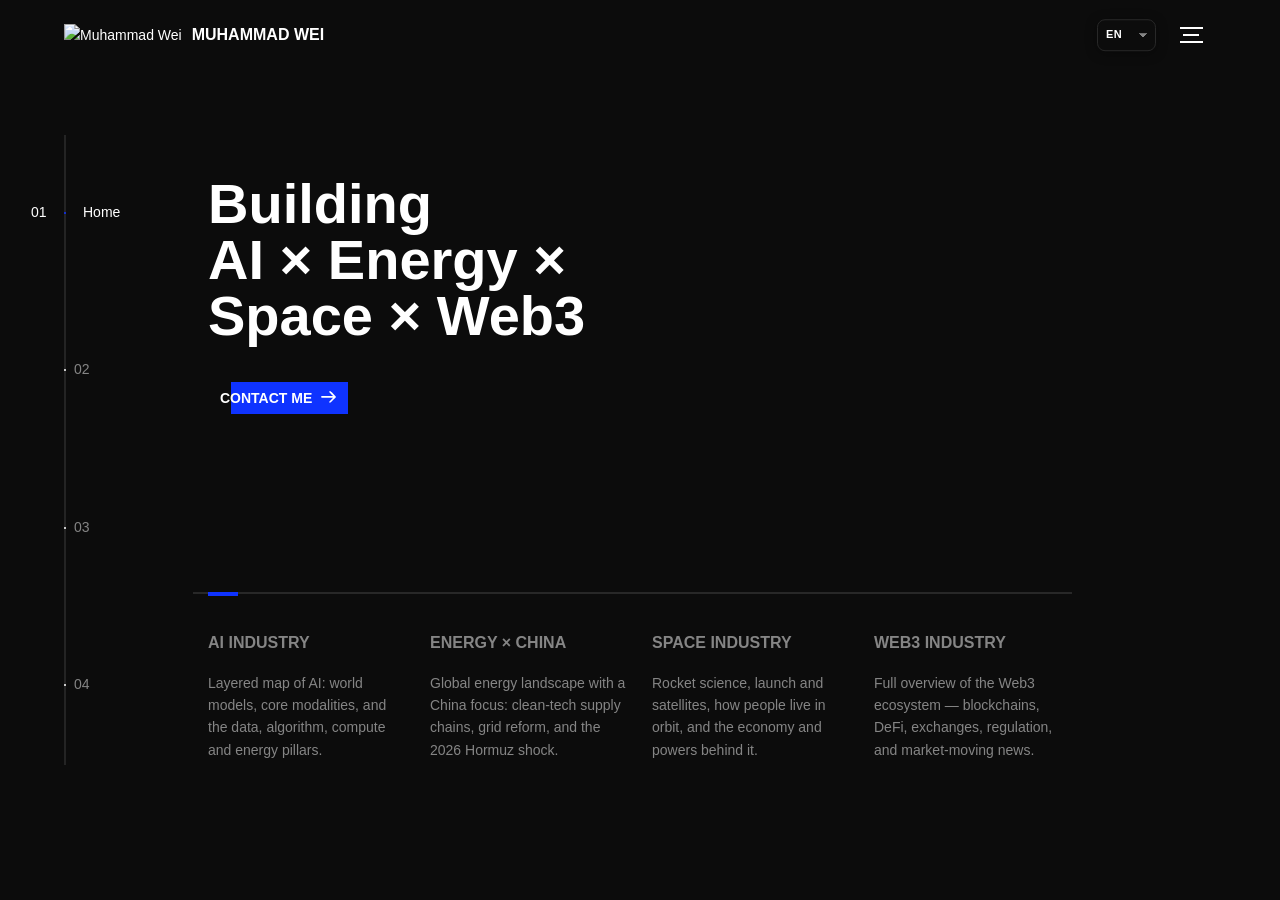
==== commit b5d68fd8: "Refactor assets, add four-language RTL, live map and GICS sourcing" ====
--- a/index.html
+++ b/index.html
@@ -1,5 +1,5 @@
 <!DOCTYPE html>
-<html lang="en">
+<html lang="en" data-page="home">
 <head>
   <title>Muhammad Wei — Entrepreneur | AI × Energy × Space × Web3</title>
   <meta charset="utf-8">
@@ -7,9 +7,12 @@
   <link rel="icon" type="image/png" href="assets/img/logo.png">
   <meta http-equiv="X-UA-Compatible" content="IE=edge">
   <meta name="description" content="Entrepreneur and builder at the intersection of AI, Energy, Space, and Web3 — mapping the next frontier of industry convergence, based in Dubai, UAE.">
-  <meta name="keywords" content="entrepreneurship, AI, energy, space, Web3, industry landscapes for entrepreneurship, the Global Industry Classification Standard (GICS®), Dubai, Abu Dhabi, Muhammad Wei, FinTech, blockchain">
+  <meta name="keywords" content="entrepreneurship, AI, energy, space, Web3, industry landscapes for entrepreneurship, the Global Industry Classification Standard (GICS®), Dubai, Abu Dhabi, Guiyang, Hangzhou, Muhammad Wei, FinTech, blockchain">
   <meta name="author" content="Muhammad Wei">
+  <script src="assets/js/boot.js"></script>
+  <link rel="stylesheet" href="assets/css/vendor/leaflet.css">
   <link rel="stylesheet" href="assets/css/main.css">
+<link rel="stylesheet" href="assets/css/gics.css">
 </head>
 <body>
 
@@ -17,9 +20,9 @@
 <div class="device-notification">
   <a class="device-notification--logo" href="#0">
     <img src="assets/img/logo.png" alt="Muhammad Wei">
-    <p data-en="Muhammad Wei" data-zh="Muhammad Wei">Muhammad Wei</p>
+    <p data-en="Muhammad Wei" data-ru="Muhammad Wei" data-ar="محمد وي" data-zh="Muhammad Wei">Muhammad Wei</p>
   </a>
-  <p class="device-notification--message" data-en="Best on a larger screen. Rotate to portrait, or open this on a desktop, to see the landscapes at full size." data-zh="建议使用更大的屏幕。请将设备转为竖屏，或在桌面端打开，即可完整查看行业版图。">Best on a larger screen. Rotate to portrait, or open this on a desktop, to see the landscapes at full size.</p>
+  <p class="device-notification--message" data-en="Best on a larger screen. Rotate to portrait, or open this on a desktop, to see the landscapes at full size." data-ru="Лучше на большом экране. Поверните устройство в портретный режим или откройте сайт на компьютере, чтобы увидеть отраслевые карты целиком." data-ar="أفضل على شاشة أكبر. أدر الجهاز إلى الوضع الرأسي، أو افتح الموقع على الكمبيوتر لرؤية خرائط القطاعات كاملة." data-zh="建议使用更大的屏幕。请将设备转为竖屏，或在桌面端打开，即可完整查看行业版图。">Best on a larger screen. Rotate to portrait, or open this on a desktop, to see the landscapes at full size.</p>
 </div>
 
 <div class="perspective effect-rotate-left">
@@ -29,14 +32,18 @@
         <header class="header">
           <a class="header--logo" href="#0">
             <img src="assets/img/logo.png" alt="Muhammad Wei">
-            <p data-en="Muhammad Wei" data-zh="Muhammad Wei">Muhammad Wei</p>
+            <p data-en="Muhammad Wei" data-ru="Muhammad Wei" data-ar="محمد وي" data-zh="Muhammad Wei">Muhammad Wei</p>
           </a>
-          <button class="header--cta cta" data-en="Contact Me" data-zh="联系我">Contact Me</button>
+          <button class="header--cta cta" data-en="Contact Me" data-ru="Связаться" data-ar="تواصل معي" data-zh="联系我">Contact Me</button>
           <div class="header--lang">
-            <div class="lang-toggle" role="group" aria-label="Language" data-aria-en="Language" data-aria-zh="语言">
-              <button id="btn-en" class="active" type="button" onclick="setLang('en')" aria-pressed="true">EN</button>
-              <button id="btn-zh" type="button" onclick="setLang('zh')" aria-pressed="false">中文</button>
-            </div>
+            <div class="lang-toggle" role="group" aria-label="Language" data-aria-en="Language" data-aria-ru="Язык" data-aria-ar="اللغة" data-aria-zh="语言">
+                    <select id="lang-select" aria-label="Language" data-aria-en="Language" data-aria-zh="语言" data-aria-ru="Язык" data-aria-ar="اللغة">
+                      <option value="en" lang="en">EN</option>
+                      <option value="zh" lang="zh-CN">中文</option>
+                      <option value="ru" lang="ru">РУ</option>
+                      <option value="ar" lang="ar">عربي</option>
+                    </select>
+                  </div>
           </div>
           <div class="header--nav-toggle">
             <span></span>
@@ -44,21 +51,21 @@
         </header>
         <nav class="l-side-nav">
           <ul class="side-nav">
-            <li class="is-active"><span data-en="Home" data-zh="首页">Home</span></li>
-            <li><span data-en="Landscapes" data-zh="行业版图">Landscapes</span></li>
-            <li><span data-en="Vision" data-zh="愿景">Vision</span></li>
+            <li class="is-active"><span data-en="Home" data-ru="Главная" data-ar="الرئيسية" data-zh="首页">Home</span></li>
+            <li><span data-en="Landscapes" data-ru="Отрасли" data-ar="القطاعات" data-zh="行业版图">Landscapes</span></li>
+            <li><span data-en="Vision" data-ru="Видение" data-ar="الرؤية" data-zh="愿景">Vision</span></li>
             <!-- <li><span>Traffic</span></li> -->
             <!-- <li><span>Connect</span></li> -->
-            <li><span data-en="Contact" data-zh="联系">Contact</span></li>
+            <li><span data-en="Contact" data-ru="Контакты" data-ar="التواصل" data-zh="联系">Contact</span></li>
           </ul>
         </nav>
         <ul class="l-main-content main-content">
           <li class="l-section section section--is-active">
             <div class="intro">
               <div class="intro--banner">
-                <h1 data-en="Building<br>AI × Energy ×<br>Space × Web3" data-zh="构建<br>AI × 能源 ×<br>太空 × Web3">Building<br>AI × Energy ×<br>Space × Web3</h1>
-                <button class="cta"><span data-en="Contact Me" data-zh="联系我">Contact Me</span>
-                  <svg version="1.1" xmlns="http://www.w3.org/2000/svg" xmlns:xlink="http://www.w3.org/1999/xlink" x="0px" y="0px" viewBox="0 0 150 118" style="enable-background:new 0 0 150 118;" xml:space="preserve">
+                <h1 data-en="Building<br>AI × Energy ×<br>Space × Web3" data-ru="Строю<br>AI × Энергия ×<br>Космос × Web3" data-ar="أبني في تقاطع<br>AI والطاقة<br>والفضاء وWeb3" data-zh="构建<br>AI × 能源 ×<br>太空 × Web3">Building<br>AI × Energy ×<br>Space × Web3</h1>
+                <button class="cta"><span data-en="Contact Me" data-ru="Связаться" data-ar="تواصل معي" data-zh="联系我">Contact Me</span>
+                  <svg version="1.1" xmlns="http://www.w3.org/2000/svg" xmlns:xlink="http://www.w3.org/1999/xlink" x="0px" y="0px" viewBox="0 0 150 118" xml:space="preserve">
                   <g transform="translate(0.000000,118.000000) scale(0.100000,-0.100000)">
                     <path d="M870,1167c-34-17-55-57-46-90c3-15,81-100,194-211l187-185l-565-1c-431,0-571-3-590-13c-55-28-64-94-18-137c21-20,33-20,597-20h575l-192-193C800,103,794,94,849,39c20-20,39-29,61-29c28,0,63,30,298,262c147,144,272,271,279,282c30,51,23,60-219,304C947,1180,926,1196,870,1167z"/>
                   </g>
@@ -69,75 +76,75 @@
               </div>
               <div class="intro--options">
                 <a href="ai-industry-chart.html">
-                  <h3 data-en="AI Industry" data-zh="AI 行业">AI Industry</h3>
-                  <p data-en="Layered map of AI: world models, core modalities, and the data, algorithm, compute and energy pillars." data-zh="AI 的层状图谱：世界模型、核心模态，以及数据、算法、算力与能源四大支柱。">Layered map of AI: world models, core modalities, and the data, algorithm, compute and energy pillars.</p>
+                  <h3 data-en="AI Industry" data-ru="AI-индустрия" data-ar="قطاع AI" data-zh="AI 行业">AI Industry</h3>
+                  <p data-en="Layered map of AI: world models, core modalities, and the data, algorithm, compute and energy pillars." data-ru="Слоистая карта AI: мировые модели, ключевые модальности и опоры — данные, алгоритмы, вычисления и энергия." data-ar="خريطة متعددة الطبقات للذكاء الاصطناعي: النماذج العالمية، والأنماط الأساسية، ودعائم البيانات والخوارزميات والحوسبة والطاقة." data-zh="AI 的层状图谱：世界模型、核心模态，以及数据、算法、算力与能源四大支柱。">Layered map of AI: world models, core modalities, and the data, algorithm, compute and energy pillars.</p>
                 </a>
                 <a href="energy-industry-chart.html">
-                  <h3 data-en="Energy × China" data-zh="能源 × 中国">Energy × China</h3>
-                  <p data-en="Global energy landscape with a China focus: clean-tech supply chains, grid reform, and the 2026 Hormuz shock." data-zh="以中国为焦点的全球能源版图：清洁技术供应链、电网改革，以及 2026 年霍尔木兹冲击。">Global energy landscape with a China focus: clean-tech supply chains, grid reform, and the 2026 Hormuz shock.</p>
+                  <h3 data-en="Energy × China" data-ru="Энергетика × Китай" data-ar="الطاقة × الصين" data-zh="能源 × 中国">Energy × China</h3>
+                  <p data-en="Global energy landscape with a China focus: clean-tech supply chains, grid reform, and the 2026 Hormuz shock." data-ru="Мировой энергетический ландшафт с фокусом на Китай: цепочки поставок чистой энергетики, реформа сетей и шок Ормуза 2026 года." data-ar="مشهد الطاقة العالمي مع تركيز على الصين: سلاسل توريد التقنيات النظيفة، وإصلاح الشبكات، وصدمة هرمز 2026." data-zh="以中国为焦点的全球能源版图：清洁技术供应链、电网改革，以及 2026 年霍尔木兹冲击。">Global energy landscape with a China focus: clean-tech supply chains, grid reform, and the 2026 Hormuz shock.</p>
                 </a>
                 <a href="space-industry-chart.html">
-                  <h3 data-en="Space Industry" data-zh="航天产业">Space Industry</h3>
-                  <p data-en="Rocket science, launch and satellites, how people live in orbit, and the economy and powers behind it." data-zh="火箭科学、发射与卫星、人类如何在地球轨道生活，以及其背后的经济与航天强国。">Rocket science, launch and satellites, how people live in orbit, and the economy and powers behind it.</p>
+                  <h3 data-en="Space Industry" data-ru="Космическая индустрия" data-ar="قطاع الفضاء" data-zh="航天产业">Space Industry</h3>
+                  <p data-en="Rocket science, launch and satellites, how people live in orbit, and the economy and powers behind it." data-ru="Ракетостроение, запуски и спутники, жизнь на орбите, а также экономика и державы, стоящие за этим." data-ar="علوم الصواريخ، والإطلاق والأقمار الصناعية، وكيف يعيش الناس في المدار، والاقتصاد والقوى وراء ذلك." data-zh="火箭科学、发射与卫星、人类如何在地球轨道生活，以及其背后的经济与航天强国。">Rocket science, launch and satellites, how people live in orbit, and the economy and powers behind it.</p>
                 </a>
                 <a href="web3-industry-chart.html">
-                  <h3 data-en="Web3 Industry" data-zh="Web3 行业">Web3 Industry</h3>
-                  <p data-en="Full overview of the Web3 ecosystem — blockchains, DeFi, exchanges, regulation, and market-moving news." data-zh="Web3 生态全景——区块链、DeFi、交易所、监管，以及影响市场的新闻。">Full overview of the Web3 ecosystem — blockchains, DeFi, exchanges, regulation, and market-moving news.</p>
+                  <h3 data-en="Web3 Industry" data-ru="Индустрия Web3" data-ar="قطاع Web3" data-zh="Web3 行业">Web3 Industry</h3>
+                  <p data-en="Full overview of the Web3 ecosystem — blockchains, DeFi, exchanges, regulation, and market-moving news." data-ru="Полный обзор экосистемы Web3 — блокчейны, DeFi, биржи, регулирование и новости, влияющие на рынок." data-ar="نظرة شاملة على منظومة Web3 — سلاسل الكتل، وDeFi، والبورصات، والتنظيم، والأخبار المؤثرة في السوق." data-zh="Web3 生态全景——区块链、DeFi、交易所、监管，以及影响市场的新闻。">Full overview of the Web3 ecosystem — blockchains, DeFi, exchanges, regulation, and market-moving news.</p>
                 </a>
               </div>
             </div>
           </li>
           <li class="l-section section">
             <div class="work">
-              <h2 data-en="Industry Landscapes" data-zh="行业版图">Industry Landscapes</h2>
+              <h2 data-en="Industry Landscapes" data-ru="Отраслевые карты" data-ar="خرائط القطاعات" data-zh="行业版图">Industry Landscapes</h2>
               <div class="work--lockup">
                 <ul class="slider">
                   <li class="slider--item slider--item-left">
                     <a href="energy-industry-chart.html">
-                      <div class="slider--item-image" style="background-image:url('assets/img/landscape/energy-industry-overview.webp')" role="img" aria-label="Energy Industry — Global and China" data-aria-en="Energy Industry — Global and China" data-aria-zh="能源行业——全球与中国"></div>
-                      <p class="slider--item-title" data-en="Energy Industry — Global &amp; China 2026" data-zh="能源行业——全球与中国 2026">Energy Industry — Global &amp; China 2026</p>
-                      <p class="slider--item-description" data-en="Oil, gas, renewables and the forces reshaping global energy, through a China lens." data-zh="石油、天然气、可再生能源，以及透过中国视角重塑全球能源的力量。">Oil, gas, renewables and the forces reshaping global energy, through a China lens.</p>
+                      <div class="slider--item-image slider--item-image--energy" role="img" aria-label="Energy Industry — Global and China" data-aria-en="Energy Industry — Global and China" data-aria-ru="Энергетическая промышленность — мир и Китай" data-aria-ar="صناعة الطاقة – العالمية والصين" data-aria-zh="能源行业——全球与中国"></div>
+                      <p class="slider--item-title" data-en="Energy Industry — Global &amp; China 2026" data-ru="Энергетика — мир и Китай, 2026" data-ar="قطاع الطاقة — العالم والصين 2026" data-zh="能源行业——全球与中国 2026">Energy Industry — Global &amp; China 2026</p>
+                      <p class="slider--item-description" data-en="Oil, gas, renewables and the forces reshaping global energy, through a China lens." data-ru="Нефть, газ, возобновляемая энергетика и силы, меняющие мировую энергетику, — взгляд через призму Китая." data-ar="النفط والغاز والطاقة المتجددة والقوى التي تعيد تشكيل الطاقة العالمية، من منظور الصين." data-zh="石油、天然气、可再生能源，以及透过中国视角重塑全球能源的力量。">Oil, gas, renewables and the forces reshaping global energy, through a China lens.</p>
                     </a>
                   </li>
                   <li class="slider--item slider--item-center">
                     <a href="ai-industry-chart.html">
-                      <div class="slider--item-image" style="background-image:url('assets/img/landscape/AI-industry-overview.webp')" role="img" aria-label="AI Industry Overview" data-aria-en="AI Industry Overview" data-aria-zh="AI 行业全览"></div>
-                      <p class="slider--item-title" data-en="AI Industry Overview" data-zh="AI 行业全览">AI Industry Overview</p>
-                      <p class="slider--item-description" data-en="World models, core modalities, and the pillars that sustain AI — data, algorithms, compute and energy." data-zh="世界模型、核心模态，以及支撑 AI 的支柱——数据、算法、算力与能源。">World models, core modalities, and the pillars that sustain AI — data, algorithms, compute and energy.</p>
+                      <div class="slider--item-image slider--item-image--ai" role="img" aria-label="AI Industry Overview" data-aria-en="AI Industry Overview" data-aria-ru="Обзор AI-индустрии" data-aria-ar="نظرة عامة على قطاع AI" data-aria-zh="AI 行业全览"></div>
+                      <p class="slider--item-title" data-en="AI Industry Overview" data-ru="Обзор AI-индустрии" data-ar="نظرة عامة على قطاع AI" data-zh="AI 行业全览">AI Industry Overview</p>
+                      <p class="slider--item-description" data-en="World models, core modalities, and the pillars that sustain AI — data, algorithms, compute and energy." data-ru="Мировые модели, ключевые модальности и опоры AI — данные, алгоритмы, вычисления и энергия." data-ar="النماذج العالمية، والأنماط الأساسية، والدعائم التي تدعم AI — البيانات والخوارزميات والحوسبة والطاقة." data-zh="世界模型、核心模态，以及支撑 AI 的支柱——数据、算法、算力与能源。">World models, core modalities, and the pillars that sustain AI — data, algorithms, compute and energy.</p>
                     </a>
                   </li>
                   <li class="slider--item slider--item-right">
                     <a href="space-industry-chart.html">
-                      <div class="slider--item-image" style="background-image:url('assets/img/landscape/space-industry-overview.webp')" role="img" aria-label="Space Industry Overview" data-aria-en="Space Industry Overview" data-aria-zh="航天产业全览"></div>
-                      <p class="slider--item-title" data-en="Space Industry — Full Overview" data-zh="航天产业——全览">Space Industry — Full Overview</p>
-                      <p class="slider--item-description" data-en="Rocket science, frontier technology, living in orbit, and the 2026 space economy and powers." data-zh="火箭科学、前沿技术、轨道生活，以及 2026 年的太空经济与航天强国。">Rocket science, frontier technology, living in orbit, and the 2026 space economy and powers.</p>
+                      <div class="slider--item-image slider--item-image--space" role="img" aria-label="Space Industry Overview" data-aria-en="Space Industry Overview" data-aria-ru="Обзор космической отрасли" data-aria-ar="نظرة عامة على صناعة الفضاء" data-aria-zh="航天产业全览"></div>
+                      <p class="slider--item-title" data-en="Space Industry — Full Overview" data-ru="Космическая индустрия — полный обзор" data-ar="قطاع الفضاء — نظرة شاملة" data-zh="航天产业——全览">Space Industry — Full Overview</p>
+                      <p class="slider--item-description" data-en="Rocket science, frontier technology, living in orbit, and the 2026 space economy and powers." data-ru="Ракетостроение, передовые технологии, жизнь на орбите, а также космическая экономика и державы 2026 года." data-ar="علوم الصواريخ، والتقنيات المتقدمة، والحياة في المدار، واقتصاد الفضاء والقوى في 2026." data-zh="火箭科学、前沿技术、轨道生活，以及 2026 年的太空经济与航天强国。">Rocket science, frontier technology, living in orbit, and the 2026 space economy and powers.</p>
                     </a>
                   </li>
                   <li class="slider--item">
                     <a href="web3-industry-chart.html">
-                      <div class="slider--item-image" style="background-image:url('assets/img/landscape/web3-industry-overview.webp')" role="img" aria-label="Web3 Industry Overview" data-aria-en="Web3 Industry Overview" data-aria-zh="Web3 行业全览"></div>
-                      <p class="slider--item-title" data-en="Web3 Industry — Full Overview" data-zh="Web3 行业——全览">Web3 Industry — Full Overview</p>
-                      <p class="slider--item-description" data-en="Blockchains, DeFi, exchanges, and the regulatory rails shaping Web3 in 2026." data-zh="区块链、DeFi、交易所，以及 2026 年塑造 Web3 的监管轨道。">Blockchains, DeFi, exchanges, and the regulatory rails shaping Web3 in 2026.</p>
+                      <div class="slider--item-image slider--item-image--web3" role="img" aria-label="Web3 Industry Overview" data-aria-en="Web3 Industry Overview" data-aria-ru="Обзор отрасли Web3" data-aria-ar="نظرة عامة على صناعة Web3" data-aria-zh="Web3 行业全览"></div>
+                      <p class="slider--item-title" data-en="Web3 Industry — Full Overview" data-ru="Индустрия Web3 — полный обзор" data-ar="قطاع Web3 — نظرة شاملة" data-zh="Web3 行业——全览">Web3 Industry — Full Overview</p>
+                      <p class="slider--item-description" data-en="Blockchains, DeFi, exchanges, and the regulatory rails shaping Web3 in 2026." data-ru="Блокчейны, DeFi, биржи и регуляторные рельсы, формирующие Web3 в 2026 году." data-ar="سلاسل الكتل، وDeFi، والبورصات، والأطر التنظيمية التي تشكل Web3 في 2026." data-zh="区块链、DeFi、交易所，以及 2026 年塑造 Web3 的监管轨道。">Blockchains, DeFi, exchanges, and the regulatory rails shaping Web3 in 2026.</p>
                     </a>
                   </li>
                   <li class="slider--item">
                     <a href="business_growth_circular_flow.html">
-                      <div class="slider--item-image" style="background-image:url('assets/img/landscape/entrepreneurship-logic.webp')" role="img" aria-label="Business Growth Framework" data-aria-en="Business Growth Framework" data-aria-zh="商业增长循环框架"></div>
-                      <p class="slider--item-title" data-en="Business Growth Framework" data-zh="商业增长循环框架">Business Growth Framework</p>
-                      <p class="slider--item-description" data-en="An 8-step growth cycle: target audience, real demand, MVP, trust, monetization and data-driven iteration." data-zh="八步增长循环：目标受众、真实需求、MVP、信任、变现与数据驱动的迭代。">An 8-step growth cycle: target audience, real demand, MVP, trust, monetization and data-driven iteration.</p>
+                      <div class="slider--item-image slider--item-image--growth" role="img" aria-label="Business Growth Framework" data-aria-en="Business Growth Framework" data-aria-ru="Структура роста бизнеса" data-aria-ar="إطار نمو الأعمال" data-aria-zh="商业增长循环框架"></div>
+                      <p class="slider--item-title" data-en="Business Growth Framework" data-ru="Структура роста бизнеса" data-ar="إطار نمو الأعمال" data-zh="商业增长循环框架">Business Growth Framework</p>
+                      <p class="slider--item-description" data-en="An 8-step growth cycle: target audience, real demand, MVP, trust, monetization and data-driven iteration." data-ru="8-шаговый цикл роста: целевая аудитория, реальный спрос, MVP, доверие, монетизация и итерации на основе данных." data-ar="دورة نمو من 8 خطوات: الجمهور المستهدف، والطلب الحقيقي، والمنتج الأولي، والثقة، والتحقيق من الدخل، والتكرار القائم على البيانات." data-zh="八步增长循环：目标受众、真实需求、MVP、信任、变现与数据驱动的迭代。">An 8-step growth cycle: target audience, real demand, MVP, trust, monetization and data-driven iteration.</p>
                     </a>
                   </li>
                   <li class="slider--item">
                     <a href="finance-industry-chart.html">
-                      <div class="slider--item-image" style="background-image:url('assets/img/landscape/finance-industry-overview.webp')" role="img" aria-label="Finance Industry Overview" data-aria-en="Finance Industry Overview" data-aria-zh="金融行业全览"></div>
-                      <p class="slider--item-title" data-en="Finance Industry — Full Overview" data-zh="金融行业——全览">Finance Industry — Full Overview</p>
-                      <p class="slider--item-description" data-en="Regulators, markets, payments and money flows across the US, EU, UK, China, Hong Kong and the UAE." data-zh="美国、欧盟、英国、中国、香港与阿联酋的监管机构、市场、支付与资金流动。">Regulators, markets, payments and money flows across the US, EU, UK, China, Hong Kong and the UAE.</p>
+                      <div class="slider--item-image slider--item-image--finance" role="img" aria-label="Finance Industry Overview" data-aria-en="Finance Industry Overview" data-aria-ru="Обзор финансовой отрасли" data-aria-ar="نظرة عامة على صناعة التمويل" data-aria-zh="金融行业全览"></div>
+                      <p class="slider--item-title" data-en="Finance Industry — Full Overview" data-ru="Финансовый сектор — полный обзор" data-ar="قطاع المال — نظرة شاملة" data-zh="金融行业——全览">Finance Industry — Full Overview</p>
+                      <p class="slider--item-description" data-en="Regulators, markets, payments and money flows across the US, EU, UK, China, Hong Kong and the UAE." data-ru="Регуляторы, рынки, платежи и денежные потоки в США, ЕС, Великобритании, Китае, Гонконге и ОАЭ." data-ar="الجهات التنظيمية والأسواق والمدفوعات وتدفقات الأموال في الولايات المتحدة والاتحاد الأوروبي والمملكة المتحدة والصين وهونغ كونغ والإمارات." data-zh="美国、欧盟、英国、中国、香港与阿联酋的监管机构、市场、支付与资金流动。">Regulators, markets, payments and money flows across the US, EU, UK, China, Hong Kong and the UAE.</p>
                     </a>
                   </li>
                 </ul>
                 <div class="slider--prev">
                   <svg version="1.1" xmlns="http://www.w3.org/2000/svg" xmlns:xlink="http://www.w3.org/1999/xlink" x="0px" y="0px"
-                  viewBox="0 0 150 118" style="enable-background:new 0 0 150 118;" xml:space="preserve">
+                  viewBox="0 0 150 118" xml:space="preserve">
                   <g transform="translate(0.000000,118.000000) scale(0.100000,-0.100000)">
                     <path d="M561,1169C525,1155,10,640,3,612c-3-13,1-36,8-52c8-15,134-145,281-289C527,41,562,10,590,10c22,0,41,9,61,29
                     c55,55,49,64-163,278L296,510h575c564,0,576,0,597,20c46,43,37,109-18,137c-19,10-159,13-590,13l-565,1l182,180
@@ -146,14 +153,19 @@
                   </svg>
                 </div>
                 <div class="slider--next">
-                  <svg version="1.1" xmlns="http://www.w3.org/2000/svg" xmlns:xlink="http://www.w3.org/1999/xlink" x="0px" y="0px" viewBox="0 0 150 118" style="enable-background:new 0 0 150 118;" xml:space="preserve">
+                  <svg version="1.1" xmlns="http://www.w3.org/2000/svg" xmlns:xlink="http://www.w3.org/1999/xlink" x="0px" y="0px" viewBox="0 0 150 118" xml:space="preserve">
                   <g transform="translate(0.000000,118.000000) scale(0.100000,-0.100000)">
                     <path d="M870,1167c-34-17-55-57-46-90c3-15,81-100,194-211l187-185l-565-1c-431,0-571-3-590-13c-55-28-64-94-18-137c21-20,33-20,597-20h575l-192-193C800,103,794,94,849,39c20-20,39-29,61-29c28,0,63,30,298,262c147,144,272,271,279,282c30,51,23,60-219,304C947,1180,926,1196,870,1167z"/>
                   </g>
                   </svg>
                 </div>
               </div>
-              <p class="work--note" data-en="<strong>Capital path</strong> — Finance and Business Growth are not part of the four core landscapes; they build the starting fund for the intersection." data-zh="<strong>资本路径</strong>——金融与商业增长不属于四大核心版图，而是为交汇积累启动资金。"><strong>Capital path</strong> — Finance and Business Growth are not part of the four core landscapes; they build the starting fund for the intersection.</p>
+              <p class="work--note" data-en="<strong>Capital path</strong> — Finance and Business Growth are not part of the four core landscapes; they build the starting fund for the intersection." data-ru="<strong>Капитальный путь</strong> — финансы и рост бизнеса не входят в четыре ключевые отрасли; они создают стартовый капитал для пересечения." data-ar="<strong>مسار رأس المال</strong> — المال ونمو الأعمال ليسا جزءًا من القطاعات الأربعة الأساسية؛ بل يبنيان رأس المال الأولي للتقاطع." data-zh="<strong>资本路径</strong>——金融与商业增长不属于四大核心版图，而是为交汇积累启动资金。"><strong>Capital path</strong> — Finance and Business Growth are not part of the four core landscapes; they build the starting fund for the intersection.</p>
+              <p class="work--gics">
+                <span data-en="Thematic cuts across GICS® sectors, not GICS sectors themselves · Source: S&amp;P Dow Jones Indices and MSCI" data-zh="GICS® 行业板块的主题式切分，并非 GICS 行业板块本身 · 来源：标普道琼斯指数与 MSCI" data-ru="Тематические срезы секторов GICS®, а не сами секторы GICS · Источник: S&amp;P Dow Jones Indices и MSCI" data-ar="مقاطع موضوعية عبر قطاعات GICS®، وليست قطاعات GICS نفسها · المصدر: S&amp;P Dow Jones Indices وMSCI">Thematic cuts across GICS® sectors, not GICS sectors themselves · Source: S&amp;P Dow Jones Indices and MSCI</span>
+                <span aria-hidden="true"> · </span>
+                <a href="https://www.spglobal.com/spdji/en/landing/topic/gics/" target="_blank" rel="noopener" data-en="GICS® source" data-zh="GICS® 来源" data-ru="Источник GICS®" data-ar="مصدر GICS®">GICS® source</a>
+              </p>
             </div>
           </li>
           <!-- <li class="l-section section">
@@ -170,81 +182,92 @@
           <li class="l-section section">
             <div class="vision-rain" aria-hidden="true"><canvas id="matrix-rain"></canvas></div>
             <div class="vision">
-              <p class="vision--eyebrow" data-en="The Convergence" data-zh="交汇">The Convergence</p>
-              <h2 data-en="Where the four meet" data-zh="四大产业，交汇之处">Where the four meet</h2>
-              <p class="vision--thesis" data-en="These are not four separate bets. AI is becoming an energy business; energy is becoming a capital and coordination business; space is becoming a compute and sensing business; and Web3 is the settlement and ownership layer that lets capital move across all three. The companies worth building sit at the seams — not inside a single industry." data-zh="这不是四个彼此独立的押注。AI 正在变成能源生意；能源正在变成资本与协调生意；太空正在变成算力与感知生意；而 Web3 是让资本在这三者之间流动的结算与所有权层。值得去建的公司，会诞生在这些接缝处，而不是某一个行业内部。">These are not four separate bets. AI is becoming an energy business; energy is becoming a capital and coordination business; space is becoming a compute and sensing business; and Web3 is the settlement and ownership layer that lets capital move across all three. The companies worth building sit at the seams — not inside a single industry.</p>
+              <p class="vision--eyebrow" data-en="The Convergence" data-ru="Конвергенция" data-ar="التقارب" data-zh="交汇">The Convergence</p>
+              <h2 data-en="Where the four meet" data-ru="Где встречаются четыре" data-ar="حيث تلتقي الأربعة" data-zh="四大产业，交汇之处">Where the four meet</h2>
+              <p class="vision--thesis" data-en="These are not four separate bets. AI is becoming an energy business; energy is becoming a capital and coordination business; space is becoming a compute and sensing business; and Web3 is the settlement and ownership layer that lets capital move across all three. The companies worth building sit at the seams — not inside a single industry." data-ru="Это не четыре отдельные ставки. AI становится энергетическим бизнесом; энергетика становится бизнесом капитала и координации; космос становится бизнесом вычислений и сенсорики; а Web3 — слой расчётов и собственности, позволяющий капиталу двигаться между всеми тремя. Компании, которые стоит строить, находятся на стыках, а не внутри одной отрасли." data-ar="ليست أربع رهانات منفصلة. AI يتحول إلى أعمال طاقة؛ والطاقة تتحول إلى أعمال رأس مال وتنسيق؛ والفضاء يتحول إلى أعمال حوسبة واستشعار؛ وWeb3 هو طبقة التسوية والملكية التي تسمح لرأس المال بالتحرك بين الثلاثة. الشركات الجديرة بالبناء تقع عند نقاط التلاقي — لا داخل قطاع واحد." data-zh="这不是四个彼此独立的押注。AI 正在变成能源生意；能源正在变成资本与协调生意；太空正在变成算力与感知生意；而 Web3 是让资本在这三者之间流动的结算与所有权层。值得去建的公司，会诞生在这些接缝处，而不是某一个行业内部。">These are not four separate bets. AI is becoming an energy business; energy is becoming a capital and coordination business; space is becoming a compute and sensing business; and Web3 is the settlement and ownership layer that lets capital move across all three. The companies worth building sit at the seams — not inside a single industry.</p>
               <div class="vision-tree">
-                <p class="vision-tree--root" data-en="One system" data-zh="一个系统">One system</p>
+                <p class="vision-tree--root" data-en="One system" data-ru="Одна система" data-ar="نظام واحد" data-zh="一个系统">One system</p>
                 <ul class="vision-tree--branches">
                   <li class="vision-branch">
                     <div class="vision-branch--node">
-                      <h3 class="vision-branch--field" data-en="AI" data-zh="AI">AI</h3>
-                      <p class="vision-branch--role" data-en="Demand" data-zh="需求">Demand</p>
+                      <h3 class="vision-branch--field" data-en="AI" data-ru="AI" data-ar="AI" data-zh="AI">AI</h3>
+                      <p class="vision-branch--role" data-en="Demand" data-ru="Спрос" data-ar="الطلب" data-zh="需求">Demand</p>
                     </div>
                     <ul class="vision-branch--leaves">
-                      <li><span class="vision-leaf" data-en="models" data-zh="模型">models</span></li>
-                      <li><span class="vision-leaf" data-en="agents" data-zh="智能体">agents</span></li>
-                      <li><span class="vision-leaf" data-en="autonomy" data-zh="自主性">autonomy</span></li>
+                      <li><span class="vision-leaf" data-en="models" data-ru="модели" data-ar="النماذج" data-zh="模型">models</span></li>
+                      <li><span class="vision-leaf" data-en="agents" data-ru="агенты" data-ar="الوكلاء" data-zh="智能体">agents</span></li>
+                      <li><span class="vision-leaf" data-en="autonomy" data-ru="автономность" data-ar="الاستقلالية" data-zh="自主性">autonomy</span></li>
                     </ul>
                   </li>
                   <li class="vision-branch">
                     <div class="vision-branch--node">
-                      <h3 class="vision-branch--field" data-en="Energy" data-zh="能源">Energy</h3>
-                      <p class="vision-branch--role" data-en="Constraint" data-zh="约束">Constraint</p>
+                      <h3 class="vision-branch--field" data-en="Energy" data-ru="Энергия" data-ar="الطاقة" data-zh="能源">Energy</h3>
+                      <p class="vision-branch--role" data-en="Constraint" data-ru="Ограничение" data-ar="القيد" data-zh="约束">Constraint</p>
                     </div>
                     <ul class="vision-branch--leaves">
-                      <li><span class="vision-leaf" data-en="generation" data-zh="发电">generation</span></li>
-                      <li><span class="vision-leaf" data-en="grid" data-zh="电网">grid</span></li>
-                      <li><span class="vision-leaf" data-en="storage" data-zh="储能">storage</span></li>
+                      <li><span class="vision-leaf" data-en="generation" data-ru="генерация" data-ar="التوليد" data-zh="发电">generation</span></li>
+                      <li><span class="vision-leaf" data-en="grid" data-ru="сеть" data-ar="الشبكة" data-zh="电网">grid</span></li>
+                      <li><span class="vision-leaf" data-en="storage" data-ru="хранение" data-ar="التخزين" data-zh="储能">storage</span></li>
                     </ul>
                   </li>
                   <li class="vision-branch">
                     <div class="vision-branch--node">
-                      <h3 class="vision-branch--field" data-en="Space" data-zh="太空">Space</h3>
-                      <p class="vision-branch--role" data-en="Frontier" data-zh="前沿">Frontier</p>
+                      <h3 class="vision-branch--field" data-en="Space" data-ru="Космос" data-ar="الفضاء" data-zh="太空">Space</h3>
+                      <p class="vision-branch--role" data-en="Frontier" data-ru="Фронтир" data-ar="الحدود" data-zh="前沿">Frontier</p>
                     </div>
                     <ul class="vision-branch--leaves">
-                      <li><span class="vision-leaf" data-en="launch" data-zh="发射">launch</span></li>
-                      <li><span class="vision-leaf" data-en="orbit" data-zh="轨道">orbit</span></li>
-                      <li><span class="vision-leaf" data-en="habitation" data-zh="驻留">habitation</span></li>
+                      <li><span class="vision-leaf" data-en="launch" data-ru="запуск" data-ar="الإطلاق" data-zh="发射">launch</span></li>
+                      <li><span class="vision-leaf" data-en="orbit" data-ru="орбита" data-ar="المدار" data-zh="轨道">orbit</span></li>
+                      <li><span class="vision-leaf" data-en="habitation" data-ru="обитание" data-ar="الإقامة" data-zh="驻留">habitation</span></li>
                     </ul>
                   </li>
                   <li class="vision-branch">
                     <div class="vision-branch--node">
-                      <h3 class="vision-branch--field" data-en="Web3" data-zh="Web3">Web3</h3>
-                      <p class="vision-branch--role" data-en="Coordination" data-zh="协调">Coordination</p>
+                      <h3 class="vision-branch--field" data-en="Web3" data-ru="Web3" data-ar="Web3" data-zh="Web3">Web3</h3>
+                      <p class="vision-branch--role" data-en="Coordination" data-ru="Координация" data-ar="التنسيق" data-zh="协调">Coordination</p>
                     </div>
                     <ul class="vision-branch--leaves">
-                      <li><span class="vision-leaf" data-en="settlement" data-zh="结算">settlement</span></li>
-                      <li><span class="vision-leaf" data-en="ownership" data-zh="所有权">ownership</span></li>
-                      <li><span class="vision-leaf" data-en="incentives" data-zh="激励">incentives</span></li>
+                      <li><span class="vision-leaf" data-en="settlement" data-ru="расчёты" data-ar="التسوية" data-zh="结算">settlement</span></li>
+                      <li><span class="vision-leaf" data-en="ownership" data-ru="собственность" data-ar="الملكية" data-zh="所有权">ownership</span></li>
+                      <li><span class="vision-leaf" data-en="incentives" data-ru="стимулы" data-ar="الحوافز" data-zh="激励">incentives</span></li>
                     </ul>
                   </li>
                 </ul>
-                <p class="vision-tree--open" data-en="∞ — every combination is an opening" data-zh="∞——每一种组合，都是一个入口">∞ — every combination is an opening</p>
-              </div>
-              <p class="vision-tree--note" data-en="<strong>TREE</strong> · root → leaf = one combination in the search space · 4 × 3 = 12 paths · search → ∞" data-zh="<strong>树</strong> · 根 → 叶 = 搜索空间中的一种组合 · 4 × 3 = 12 条路径 · 搜索 → ∞"><strong>TREE</strong> · root → leaf = one combination in the search space · 4 × 3 = 12 paths · search → ∞</p>
+                <p class="vision-tree--open" data-en="∞ — every combination is an opening" data-ru="∞ — каждая комбинация открывает новые возможности" data-ar="∞ — كل تركيبة تفتح بابًا جديدًا" data-zh="∞——每一种组合，都是一个入口">∞ — every combination is an opening</p>
+              </div>
+              <p class="vision-tree--note" data-en="<strong>TREE</strong> · root → leaf = one combination in the search space · 4 × 3 = 12 paths · search → ∞" data-ru="<strong>ДЕРЕВО</strong> · корень → лист = одна комбинация в пространстве поиска · 4 × 3 = 12 путей · поиск → ∞" data-ar="<strong>شجرة</strong> · الجذر → الورقة = تركيبة واحدة في فضاء البحث · 4 × 3 = 12 مسارًا · البحث → ∞" data-zh="<strong>树</strong> · 根 → 叶 = 搜索空间中的一种组合 · 4 × 3 = 12 条路径 · 搜索 → ∞"><strong>TREE</strong> · root → leaf = one combination in the search space · 4 × 3 = 12 paths · search → ∞</p>
               <div class="vision--now">
-                <p class="vision--now-label" data-en="Now" data-zh="现在">Now</p>
-                <p data-en="The intersection is both the destination and the starting point. I'm building profitable finance and business-growth ventures first: they generate the starting fund and the operating judgment that the convergence company will need. The next company may be one of those businesses — profit is the precondition for the intersection." data-zh="交汇是终点，也是起点。我先做能盈利的金融与商业增长业务：它们为交汇公司积累启动资金与经营判断力。下一家公司可能就是其中一门生意——盈利，才是交汇的先决条件。">The intersection is both the destination and the starting point. I'm building profitable finance and business-growth ventures first: they generate the starting fund and the operating judgment that the convergence company will need. The next company may be one of those businesses — profit is the precondition for the intersection.</p>
+                <p class="vision--now-label" data-en="Now" data-ru="Сейчас" data-ar="الآن" data-zh="现在">Now</p>
+                <p data-en="The intersection is both the destination and the starting point. I'm building profitable finance and business-growth ventures first: they generate the starting fund and the operating judgment that the convergence company will need. The next company may be one of those businesses — profit is the precondition for the intersection." data-ru="Пересечение — это и пункт назначения, и отправная точка. Сначала я строю прибыльные финансовые и бизнес-проекты: они создают стартовый капитал и управленческий опыт, которые понадобятся компании на пересечении. Следующая компания может быть одним из этих бизнесов — прибыль является предпосылкой для пересечения." data-ar="التقاطع هو نقطة الوصول والانطلاق معًا. أبني أولًا أعمالًا مالية وأعمال نمو مربحة: فهي تولّد رأس المال الأولي والحكم التشغيلي الذي ستحتاجه شركة التقارب. قد تكون الشركة التالية أحد هذه الأعمال — فالربح شرط مسبق للتقاطع." data-zh="交汇是终点，也是起点。我先做能盈利的金融与商业增长业务：它们为交汇公司积累启动资金与经营判断力。下一家公司可能就是其中一门生意——盈利，才是交汇的先决条件。">The intersection is both the destination and the starting point. I'm building profitable finance and business-growth ventures first: they generate the starting fund and the operating judgment that the convergence company will need. The next company may be one of those businesses — profit is the precondition for the intersection.</p>
               </div>
             </div>
           </li>
           <li class="l-section section">
             <div class="contact">
+              <div class="contact--map" id="contact-map" role="region" aria-label="Map of Dubai, Guiyang and Hangzhou" data-aria-en="Map of Dubai, Guiyang and Hangzhou" data-aria-zh="迪拜、贵阳和杭州地图" data-aria-ru="Карта Дубая, Гуйяна и Ханчжоу" data-aria-ar="خريطة دبي وقوييانغ وهانغتشو"></div>
+              <div class="contact--map-scrim" aria-hidden="true"></div>
               <div class="contact--lockup">
                 <div class="modal">
                   <div class="modal--information">
-                    <p data-en="Dubai" data-zh="迪拜">Dubai</p>
+                    <p data-en="Dubai · Guiyang · Hangzhou" data-ru="Дубай · Гуйян · Ханчжоу" data-ar="دبي · قوييانغ · هانغتشو" data-zh="迪拜 · 贵阳 · 杭州">Dubai · Guiyang · Hangzhou</p>
+                    <div class="contact--channels">
+                      <div class="contact--channel">
+                        <span class="contact--channel-label" data-en="Instagram" data-ru="Instagram" data-ar="Instagram" data-zh="Instagram">Instagram</span>
+                        <a href="https://www.instagram.com/muhammad.x.wei/" target="_blank" rel="noopener" data-en="muhammad.x.wei" data-ru="muhammad.x.wei" data-ar="muhammad.x.wei" data-zh="muhammad.x.wei">muhammad.x.wei</a>
+                      </div>
+                      <div class="contact--channel">
+                        <span class="contact--channel-label" data-en="WeChat" data-ru="WeChat" data-ar="WeChat" data-zh="微信">WeChat</span>
+                        <span class="contact--channel-id" data-en="mohammed-wei" data-ru="mohammed-wei" data-ar="mohammed-wei" data-zh="mohammed-wei">mohammed-wei</span>
+                      </div>
+                      <div class="contact--channel">
+                        <span class="contact--channel-label" data-en="GitHub" data-ru="GitHub" data-ar="GitHub" data-zh="GitHub">GitHub</span>
+                        <a href="https://github.com/muhammad-wei" target="_blank" rel="noopener" data-en="muhammad-wei" data-ru="muhammad-wei" data-ar="muhammad-wei" data-zh="muhammad-wei">muhammad-wei</a>
+                      </div>
+                    </div>
                   </div>
-                  <ul class="modal--options">
-                    <!-- <li><a href="https://mohammed-wei.github.io/dancing-girl">Dancing Girl</a></li> -->
-                    <li><a href="https://github.com/muhammad-wei" target="_blank" rel="noopener">GitHub</a></li>
-                    <!-- <li><a href="https://www.linkedin.com/in/muhammad-wei/" target="_blank" rel="noopener">LinkedIn</a></li> -->
-                    <!-- <li><a href="https://mohammed-wei.github.io/matrix" target="_blank" rel="noopener">Matrix</a></li> -->
-                  </ul>
-                </div>
-              </div>
+                </div>
+              </div>
+              <p class="contact--map-credit">Map data © <a href="https://www.openstreetmap.org/copyright" target="_blank" rel="noopener">OpenStreetMap</a> contributors</p>
             </div>
           </li>
           <!-- <li class="l-section section">
@@ -257,7 +280,7 @@
                     <input id="opt-1" type="checkbox" value="ai agent development">
                     <label for="opt-1">
                       <svg version="1.1" xmlns="http://www.w3.org/2000/svg" xmlns:xlink="http://www.w3.org/1999/xlink" x="0px" y="0px"
-                      viewBox="0 0 150 111" style="enable-background:new 0 0 150 111;" xml:space="preserve">
+                      viewBox="0 0 150 111" xml:space="preserve">
                       <g transform="translate(0.000000,111.000000) scale(0.100000,-0.100000)">
                         <path d="M950,705L555,310L360,505C253,612,160,700,155,700c-6,0-44-34-85-75l-75-75l278-278L550-5l475,475c261,261,475,480,475,485c0,13-132,145-145,145C1349,1100,1167,922,950,705z"/>
                       </g>
@@ -267,7 +290,7 @@
                     <input id="opt-2" type="checkbox" value="web3 development">
                     <label for="opt-2">
                       <svg version="1.1" xmlns="http://www.w3.org/2000/svg" xmlns:xlink="http://www.w3.org/1999/xlink" x="0px" y="0px"
-                      viewBox="0 0 150 111" style="enable-background:new 0 0 150 111;" xml:space="preserve">
+                      viewBox="0 0 150 111" xml:space="preserve">
                       <g transform="translate(0.000000,111.000000) scale(0.100000,-0.100000)">
                         <path d="M950,705L555,310L360,505C253,612,160,700,155,700c-6,0-44-34-85-75l-75-75l278-278L550-5l475,475c261,261,475,480,475,485c0,13-132,145-145,145C1349,1100,1167,922,950,705z"/>
                       </g>
@@ -277,7 +300,7 @@
                     <input id="opt-3" type="checkbox" value="full stack development">
                     <label for="opt-3">
                       <svg version="1.1" xmlns="http://www.w3.org/2000/svg" xmlns:xlink="http://www.w3.org/1999/xlink" x="0px" y="0px"
-                      viewBox="0 0 150 111" style="enable-background:new 0 0 150 111;" xml:space="preserve">
+                      viewBox="0 0 150 111" xml:space="preserve">
                       <g transform="translate(0.000000,111.000000) scale(0.100000,-0.100000)">
                         <path d="M950,705L555,310L360,505C253,612,160,700,155,700c-6,0-44-34-85-75l-75-75l278-278L550-5l475,475c261,261,475,480,475,485c0,13-132,145-145,145C1349,1100,1167,922,950,705z"/>
                       </g>
@@ -289,7 +312,7 @@
                     <input id="opt-4" type="checkbox" value="machine learning">
                     <label for="opt-4">
                       <svg version="1.1" xmlns="http://www.w3.org/2000/svg" xmlns:xlink="http://www.w3.org/1999/xlink" x="0px" y="0px"
-                      viewBox="0 0 150 111" style="enable-background:new 0 0 150 111;" xml:space="preserve">
+                      viewBox="0 0 150 111" xml:space="preserve">
                       <g transform="translate(0.000000,111.000000) scale(0.100000,-0.100000)">
                         <path d="M950,705L555,310L360,505C253,612,160,700,155,700c-6,0-44-34-85-75l-75-75l278-278L550-5l475,475c261,261,475,480,475,485c0,13-132,145-145,145C1349,1100,1167,922,950,705z"/>
                       </g>
@@ -299,7 +322,7 @@
                     <input id="opt-5" type="checkbox" value="quantitative trading">
                     <label for="opt-5">
                       <svg version="1.1" xmlns="http://www.w3.org/2000/svg" xmlns:xlink="http://www.w3.org/1999/xlink" x="0px" y="0px"
-                      viewBox="0 0 150 111" style="enable-background:new 0 0 150 111;" xml:space="preserve">
+                      viewBox="0 0 150 111" xml:space="preserve">
                       <g transform="translate(0.000000,111.000000) scale(0.100000,-0.100000)">
                         <path d="M950,705L555,310L360,505C253,612,160,700,155,700c-6,0-44-34-85-75l-75-75l278-278L550-5l475,475c261,261,475,480,475,485c0,13-132,145-145,145C1349,1100,1167,922,950,705z"/>
                       </g>
@@ -309,7 +332,7 @@
                     <input id="opt-6" type="checkbox" value="devops mlops">
                     <label for="opt-6">
                       <svg version="1.1" xmlns="http://www.w3.org/2000/svg" xmlns:xlink="http://www.w3.org/1999/xlink" x="0px" y="0px"
-                      viewBox="0 0 150 111" style="enable-background:new 0 0 150 111;" xml:space="preserve">
+                      viewBox="0 0 150 111" xml:space="preserve">
                       <g transform="translate(0.000000,111.000000) scale(0.100000,-0.100000)">
                         <path d="M950,705L555,310L360,505C253,612,160,700,155,700c-6,0-44-34-85-75l-75-75l278-278L550-5l475,475c261,261,475,480,475,485c0,13-132,145-145,145C1349,1100,1167,922,950,705z"/>
                       </g>
@@ -326,137 +349,23 @@
     </div>
   </div>
   <ul class="outer-nav">
-    <li class="is-active" data-en="Home" data-zh="首页">Home</li>
-    <li data-en="Landscapes" data-zh="行业版图">Landscapes</li>
-    <li data-en="Vision" data-zh="愿景">Vision</li>
+    <li class="is-active" data-en="Home" data-ru="Главная" data-ar="الرئيسية" data-zh="首页">Home</li>
+    <li data-en="Landscapes" data-ru="Отрасли" data-ar="القطاعات" data-zh="行业版图">Landscapes</li>
+    <li data-en="Vision" data-ru="Видение" data-ar="الرؤية" data-zh="愿景">Vision</li>
     <!-- <li>Traffic</li> -->
-    <li data-en="Contact" data-zh="联系">Contact</li>
+    <li data-en="Contact" data-ru="Контакты" data-ar="التواصل" data-zh="联系">Contact</li>
     <!-- <li>Connect</li> -->
   </ul>
 </div>
 
-<script>
-  let currentLang = 'en';
-  const TITLES = {
-    en: 'Muhammad Wei — Entrepreneur | AI × Energy × Space × Web3',
-    zh: 'Muhammad Wei — 创业者 | AI × 能源 × 太空 × Web3'
-  };
-  const DESCRIPTIONS = {
-    en: 'Entrepreneur and builder at the intersection of AI, Energy, Space, and Web3 — mapping the next frontier of industry convergence, based in Dubai, UAE.',
-    zh: '常驻阿联酋迪拜的创业者与建设者，专注于 AI、能源、太空与 Web3 的交汇处，绘制下一代产业融合的版图。'
-  };
-  const KEYWORDS = {
-    en: 'entrepreneurship, AI, energy, space, Web3, industry landscapes for entrepreneurship, the Global Industry Classification Standard (GICS®), Dubai, Abu Dhabi, Muhammad Wei, FinTech, blockchain',
-    zh: '创业, 人工智能, 能源, 太空, Web3, 行业版图, 全球行业分类标准（GICS®）, 迪拜, 阿布扎比, Muhammad Wei, 金融科技, 区块链'
-  };
-
-  function setLang(lang, remember) {
-    if (lang !== 'zh') lang = 'en';
-    currentLang = lang;
-
-    const btnEn = document.getElementById('btn-en');
-    const btnZh = document.getElementById('btn-zh');
-    if (btnEn) {
-      btnEn.classList.toggle('active', lang === 'en');
-      btnEn.setAttribute('aria-pressed', String(lang === 'en'));
-    }
-    if (btnZh) {
-      btnZh.classList.toggle('active', lang === 'zh');
-      btnZh.setAttribute('aria-pressed', String(lang === 'zh'));
-    }
-
-    document.documentElement.lang = lang === 'zh' ? 'zh-CN' : 'en';
-    document.title = TITLES[lang];
-
-    const description = document.querySelector('meta[name="description"]');
-    if (description) description.setAttribute('content', DESCRIPTIONS[lang]);
-
-    const keywords = document.querySelector('meta[name="keywords"]');
-    if (keywords) keywords.setAttribute('content', KEYWORDS[lang]);
-
-    document.querySelectorAll('[data-en]').forEach(el => { el.innerHTML = el.dataset[lang]; });
-    document.querySelectorAll('[data-title-en]').forEach(el => {
-      el.setAttribute('title', lang === 'zh' ? el.dataset.titleZh : el.dataset.titleEn);
-    });
-    document.querySelectorAll('[data-aria-en]').forEach(el => {
-      el.setAttribute('aria-label', lang === 'zh' ? el.dataset.ariaZh : el.dataset.ariaEn);
-    });
-
-    if (remember !== false) {
-      try { localStorage.setItem('voltai-lang', lang); } catch (e) {}
-    }
-  }
-
-  document.querySelectorAll('.header--lang button').forEach(function (btn) {
-    btn.addEventListener('keyup', function (e) {
-      if (e.key === ' ' || e.key === 'Spacebar') {
-        e.preventDefault();
-        e.stopPropagation();
-        btn.click();
-      }
-    });
-  });
-
-  (function () {
-    let saved = null;
-    try { saved = localStorage.getItem('voltai-lang'); } catch (e) {}
-    if (location.hash === '#zh') saved = 'zh';
-    if (location.hash === '#en') saved = 'en';
-    if (saved === 'zh') setLang('zh', false);
-    else if (location.hash === '#en') setLang('en', false);
-  })();
-</script>
-
-<script src="https://ajax.googleapis.com/ajax/libs/jquery/2.2.4/jquery.min.js"></script>
-<script>window.jQuery || document.write('<script src="assets/js/vendor/jquery-2.2.4.min.js"><\/script>')</script>
+
+
+<script src="assets/js/page-meta.js"></script>
+<script src="assets/js/site.js"></script>
+<script src="assets/js/vendor/leaflet.js"></script>
+<script src="assets/js/contact-map.js"></script>
+<script src="assets/js/matrix-rain.js"></script>
+<script src="assets/js/vendor/jquery-2.2.4.min.js"></script>
 <script src="assets/js/functions-min.js"></script>
-<script>
-  /* Matrix rain, adapted from https://github.com/muhammad-wei/matrix
-     MIT License — Copyright (c) 2024-∞ Hongbo Wei */
-  (function () {
-    const canvas = document.getElementById('matrix-rain');
-    if (!canvas) return;
-    if (window.matchMedia('(prefers-reduced-motion: reduce)').matches) return;
-
-    const section = canvas.closest('.l-section');
-    const ctx = canvas.getContext('2d');
-    const dpr = Math.min(window.devicePixelRatio || 1, 2);
-    const font = 12;
-    const chars = 'モエヤキオカ7ケサスz152ヨタワ4ネヌナ98ヒ0ホア3ウ セ¦:"꞊ミラリ╌ツテニハソ▪—<>0|+*コシマムメ'.split('');
-    let drops = [];
-
-    function resize() {
-      const w = canvas.clientWidth;
-      const h = canvas.clientHeight;
-      if (!w || !h) return;
-      canvas.width = w * dpr;
-      canvas.height = h * dpr;
-      ctx.setTransform(dpr, 0, 0, dpr, 0, 0);
-      const columns = Math.ceil(w / font);
-      drops = Array.from({ length: columns }, function () { return Math.random() * -30; });
-    }
-
-    function draw() {
-      if (document.hidden || !section.classList.contains('section--is-active')) return;
-      const w = canvas.clientWidth;
-      const h = canvas.clientHeight;
-      if (!w || !h) return;
-      ctx.fillStyle = 'rgba(12, 12, 12, 0.08)';
-      ctx.fillRect(0, 0, w, h);
-      ctx.fillStyle = '#00ff46';
-      ctx.font = font + 'px monospace';
-      for (let i = 0; i < drops.length; i++) {
-        const ch = chars[Math.floor(Math.random() * chars.length)];
-        ctx.fillText(ch, i * font, drops[i] * font);
-        if (drops[i] * font > h && Math.random() > 0.975) drops[i] = 0;
-        drops[i]++;
-      }
-    }
-
-    resize();
-    window.addEventListener('resize', resize);
-    setInterval(draw, 50);
-  })();
-</script>
 </body>
 </html>
--- a/assets/css/vendor/leaflet.css
+++ b/assets/css/vendor/leaflet.css
@@ -0,0 +1,661 @@
+/* required styles */
+
+.leaflet-pane,
+.leaflet-tile,
+.leaflet-marker-icon,
+.leaflet-marker-shadow,
+.leaflet-tile-container,
+.leaflet-pane > svg,
+.leaflet-pane > canvas,
+.leaflet-zoom-box,
+.leaflet-image-layer,
+.leaflet-layer {
+	position: absolute;
+	left: 0;
+	top: 0;
+	}
+.leaflet-container {
+	overflow: hidden;
+	}
+.leaflet-tile,
+.leaflet-marker-icon,
+.leaflet-marker-shadow {
+	-webkit-user-select: none;
+	   -moz-user-select: none;
+	        user-select: none;
+	  -webkit-user-drag: none;
+	}
+/* Prevents IE11 from highlighting tiles in blue */
+.leaflet-tile::selection {
+	background: transparent;
+}
+/* Safari renders non-retina tile on retina better with this, but Chrome is worse */
+.leaflet-safari .leaflet-tile {
+	image-rendering: -webkit-optimize-contrast;
+	}
+/* hack that prevents hw layers "stretching" when loading new tiles */
+.leaflet-safari .leaflet-tile-container {
+	width: 1600px;
+	height: 1600px;
+	-webkit-transform-origin: 0 0;
+	}
+.leaflet-marker-icon,
+.leaflet-marker-shadow {
+	display: block;
+	}
+/* .leaflet-container svg: reset svg max-width decleration shipped in Joomla! (joomla.org) 3.x */
+/* .leaflet-container img: map is broken in FF if you have max-width: 100% on tiles */
+.leaflet-container .leaflet-overlay-pane svg {
+	max-width: none !important;
+	max-height: none !important;
+	}
+.leaflet-container .leaflet-marker-pane img,
+.leaflet-container .leaflet-shadow-pane img,
+.leaflet-container .leaflet-tile-pane img,
+.leaflet-container img.leaflet-image-layer,
+.leaflet-container .leaflet-tile {
+	max-width: none !important;
+	max-height: none !important;
+	width: auto;
+	padding: 0;
+	}
+
+.leaflet-container img.leaflet-tile {
+	/* See: https://bugs.chromium.org/p/chromium/issues/detail?id=600120 */
+	mix-blend-mode: plus-lighter;
+}
+
+.leaflet-container.leaflet-touch-zoom {
+	-ms-touch-action: pan-x pan-y;
+	touch-action: pan-x pan-y;
+	}
+.leaflet-container.leaflet-touch-drag {
+	-ms-touch-action: pinch-zoom;
+	/* Fallback for FF which doesn't support pinch-zoom */
+	touch-action: none;
+	touch-action: pinch-zoom;
+}
+.leaflet-container.leaflet-touch-drag.leaflet-touch-zoom {
+	-ms-touch-action: none;
+	touch-action: none;
+}
+.leaflet-container {
+	-webkit-tap-highlight-color: transparent;
+}
+.leaflet-container a {
+	-webkit-tap-highlight-color: rgba(51, 181, 229, 0.4);
+}
+.leaflet-tile {
+	filter: inherit;
+	visibility: hidden;
+	}
+.leaflet-tile-loaded {
+	visibility: inherit;
+	}
+.leaflet-zoom-box {
+	width: 0;
+	height: 0;
+	-moz-box-sizing: border-box;
+	     box-sizing: border-box;
+	z-index: 800;
+	}
+/* workaround for https://bugzilla.mozilla.org/show_bug.cgi?id=888319 */
+.leaflet-overlay-pane svg {
+	-moz-user-select: none;
+	}
+
+.leaflet-pane         { z-index: 400; }
+
+.leaflet-tile-pane    { z-index: 200; }
+.leaflet-overlay-pane { z-index: 400; }
+.leaflet-shadow-pane  { z-index: 500; }
+.leaflet-marker-pane  { z-index: 600; }
+.leaflet-tooltip-pane   { z-index: 650; }
+.leaflet-popup-pane   { z-index: 700; }
+
+.leaflet-map-pane canvas { z-index: 100; }
+.leaflet-map-pane svg    { z-index: 200; }
+
+.leaflet-vml-shape {
+	width: 1px;
+	height: 1px;
+	}
+.lvml {
+	behavior: url(#default#VML);
+	display: inline-block;
+	position: absolute;
+	}
+
+
+/* control positioning */
+
+.leaflet-control {
+	position: relative;
+	z-index: 800;
+	pointer-events: visiblePainted; /* IE 9-10 doesn't have auto */
+	pointer-events: auto;
+	}
+.leaflet-top,
+.leaflet-bottom {
+	position: absolute;
+	z-index: 1000;
+	pointer-events: none;
+	}
+.leaflet-top {
+	top: 0;
+	}
+.leaflet-right {
+	right: 0;
+	}
+.leaflet-bottom {
+	bottom: 0;
+	}
+.leaflet-left {
+	left: 0;
+	}
+.leaflet-control {
+	float: left;
+	clear: both;
+	}
+.leaflet-right .leaflet-control {
+	float: right;
+	}
+.leaflet-top .leaflet-control {
+	margin-top: 10px;
+	}
+.leaflet-bottom .leaflet-control {
+	margin-bottom: 10px;
+	}
+.leaflet-left .leaflet-control {
+	margin-left: 10px;
+	}
+.leaflet-right .leaflet-control {
+	margin-right: 10px;
+	}
+
+
+/* zoom and fade animations */
+
+.leaflet-fade-anim .leaflet-popup {
+	opacity: 0;
+	-webkit-transition: opacity 0.2s linear;
+	   -moz-transition: opacity 0.2s linear;
+	        transition: opacity 0.2s linear;
+	}
+.leaflet-fade-anim .leaflet-map-pane .leaflet-popup {
+	opacity: 1;
+	}
+.leaflet-zoom-animated {
+	-webkit-transform-origin: 0 0;
+	    -ms-transform-origin: 0 0;
+	        transform-origin: 0 0;
+	}
+svg.leaflet-zoom-animated {
+	will-change: transform;
+}
+
+.leaflet-zoom-anim .leaflet-zoom-animated {
+	-webkit-transition: -webkit-transform 0.25s cubic-bezier(0,0,0.25,1);
+	   -moz-transition:    -moz-transform 0.25s cubic-bezier(0,0,0.25,1);
+	        transition:         transform 0.25s cubic-bezier(0,0,0.25,1);
+	}
+.leaflet-zoom-anim .leaflet-tile,
+.leaflet-pan-anim .leaflet-tile {
+	-webkit-transition: none;
+	   -moz-transition: none;
+	        transition: none;
+	}
+
+.leaflet-zoom-anim .leaflet-zoom-hide {
+	visibility: hidden;
+	}
+
+
+/* cursors */
+
+.leaflet-interactive {
+	cursor: pointer;
+	}
+.leaflet-grab {
+	cursor: -webkit-grab;
+	cursor:    -moz-grab;
+	cursor:         grab;
+	}
+.leaflet-crosshair,
+.leaflet-crosshair .leaflet-interactive {
+	cursor: crosshair;
+	}
+.leaflet-popup-pane,
+.leaflet-control {
+	cursor: auto;
+	}
+.leaflet-dragging .leaflet-grab,
+.leaflet-dragging .leaflet-grab .leaflet-interactive,
+.leaflet-dragging .leaflet-marker-draggable {
+	cursor: move;
+	cursor: -webkit-grabbing;
+	cursor:    -moz-grabbing;
+	cursor:         grabbing;
+	}
+
+/* marker & overlays interactivity */
+.leaflet-marker-icon,
+.leaflet-marker-shadow,
+.leaflet-image-layer,
+.leaflet-pane > svg path,
+.leaflet-tile-container {
+	pointer-events: none;
+	}
+
+.leaflet-marker-icon.leaflet-interactive,
+.leaflet-image-layer.leaflet-interactive,
+.leaflet-pane > svg path.leaflet-interactive,
+svg.leaflet-image-layer.leaflet-interactive path {
+	pointer-events: visiblePainted; /* IE 9-10 doesn't have auto */
+	pointer-events: auto;
+	}
+
+/* visual tweaks */
+
+.leaflet-container {
+	background: #ddd;
+	outline-offset: 1px;
+	}
+.leaflet-container a {
+	color: #0078A8;
+	}
+.leaflet-zoom-box {
+	border: 2px dotted #38f;
+	background: rgba(255,255,255,0.5);
+	}
+
+
+/* general typography */
+.leaflet-container {
+	font-family: "Helvetica Neue", Arial, Helvetica, sans-serif;
+	font-size: 12px;
+	font-size: 0.75rem;
+	line-height: 1.5;
+	}
+
+
+/* general toolbar styles */
+
+.leaflet-bar {
+	box-shadow: 0 1px 5px rgba(0,0,0,0.65);
+	border-radius: 4px;
+	}
+.leaflet-bar a {
+	background-color: #fff;
+	border-bottom: 1px solid #ccc;
+	width: 26px;
+	height: 26px;
+	line-height: 26px;
+	display: block;
+	text-align: center;
+	text-decoration: none;
+	color: black;
+	}
+.leaflet-bar a,
+.leaflet-control-layers-toggle {
+	background-position: 50% 50%;
+	background-repeat: no-repeat;
+	display: block;
+	}
+.leaflet-bar a:hover,
+.leaflet-bar a:focus {
+	background-color: #f4f4f4;
+	}
+.leaflet-bar a:first-child {
+	border-top-left-radius: 4px;
+	border-top-right-radius: 4px;
+	}
+.leaflet-bar a:last-child {
+	border-bottom-left-radius: 4px;
+	border-bottom-right-radius: 4px;
+	border-bottom: none;
+	}
+.leaflet-bar a.leaflet-disabled {
+	cursor: default;
+	background-color: #f4f4f4;
+	color: #bbb;
+	}
+
+.leaflet-touch .leaflet-bar a {
+	width: 30px;
+	height: 30px;
+	line-height: 30px;
+	}
+.leaflet-touch .leaflet-bar a:first-child {
+	border-top-left-radius: 2px;
+	border-top-right-radius: 2px;
+	}
+.leaflet-touch .leaflet-bar a:last-child {
+	border-bottom-left-radius: 2px;
+	border-bottom-right-radius: 2px;
+	}
+
+/* zoom control */
+
+.leaflet-control-zoom-in,
+.leaflet-control-zoom-out {
+	font: bold 18px 'Lucida Console', Monaco, monospace;
+	text-indent: 1px;
+	}
+
+.leaflet-touch .leaflet-control-zoom-in, .leaflet-touch .leaflet-control-zoom-out  {
+	font-size: 22px;
+	}
+
+
+/* layers control */
+
+.leaflet-control-layers {
+	box-shadow: 0 1px 5px rgba(0,0,0,0.4);
+	background: #fff;
+	border-radius: 5px;
+	}
+.leaflet-control-layers-toggle {
+	background-image: url(images/layers.png);
+	width: 36px;
+	height: 36px;
+	}
+.leaflet-retina .leaflet-control-layers-toggle {
+	background-image: url(images/layers-2x.png);
+	background-size: 26px 26px;
+	}
+.leaflet-touch .leaflet-control-layers-toggle {
+	width: 44px;
+	height: 44px;
+	}
+.leaflet-control-layers .leaflet-control-layers-list,
+.leaflet-control-layers-expanded .leaflet-control-layers-toggle {
+	display: none;
+	}
+.leaflet-control-layers-expanded .leaflet-control-layers-list {
+	display: block;
+	position: relative;
+	}
+.leaflet-control-layers-expanded {
+	padding: 6px 10px 6px 6px;
+	color: #333;
+	background: #fff;
+	}
+.leaflet-control-layers-scrollbar {
+	overflow-y: scroll;
+	overflow-x: hidden;
+	padding-right: 5px;
+	}
+.leaflet-control-layers-selector {
+	margin-top: 2px;
+	position: relative;
+	top: 1px;
+	}
+.leaflet-control-layers label {
+	display: block;
+	font-size: 13px;
+	font-size: 1.08333em;
+	}
+.leaflet-control-layers-separator {
+	height: 0;
+	border-top: 1px solid #ddd;
+	margin: 5px -10px 5px -6px;
+	}
+
+/* Default icon URLs */
+.leaflet-default-icon-path { /* used only in path-guessing heuristic, see L.Icon.Default */
+	background-image: url(images/marker-icon.png);
+	}
+
+
+/* attribution and scale controls */
+
+.leaflet-container .leaflet-control-attribution {
+	background: #fff;
+	background: rgba(255, 255, 255, 0.8);
+	margin: 0;
+	}
+.leaflet-control-attribution,
+.leaflet-control-scale-line {
+	padding: 0 5px;
+	color: #333;
+	line-height: 1.4;
+	}
+.leaflet-control-attribution a {
+	text-decoration: none;
+	}
+.leaflet-control-attribution a:hover,
+.leaflet-control-attribution a:focus {
+	text-decoration: underline;
+	}
+.leaflet-attribution-flag {
+	display: inline !important;
+	vertical-align: baseline !important;
+	width: 1em;
+	height: 0.6669em;
+	}
+.leaflet-left .leaflet-control-scale {
+	margin-left: 5px;
+	}
+.leaflet-bottom .leaflet-control-scale {
+	margin-bottom: 5px;
+	}
+.leaflet-control-scale-line {
+	border: 2px solid #777;
+	border-top: none;
+	line-height: 1.1;
+	padding: 2px 5px 1px;
+	white-space: nowrap;
+	-moz-box-sizing: border-box;
+	     box-sizing: border-box;
+	background: rgba(255, 255, 255, 0.8);
+	text-shadow: 1px 1px #fff;
+	}
+.leaflet-control-scale-line:not(:first-child) {
+	border-top: 2px solid #777;
+	border-bottom: none;
+	margin-top: -2px;
+	}
+.leaflet-control-scale-line:not(:first-child):not(:last-child) {
+	border-bottom: 2px solid #777;
+	}
+
+.leaflet-touch .leaflet-control-attribution,
+.leaflet-touch .leaflet-control-layers,
+.leaflet-touch .leaflet-bar {
+	box-shadow: none;
+	}
+.leaflet-touch .leaflet-control-layers,
+.leaflet-touch .leaflet-bar {
+	border: 2px solid rgba(0,0,0,0.2);
+	background-clip: padding-box;
+	}
+
+
+/* popup */
+
+.leaflet-popup {
+	position: absolute;
+	text-align: center;
+	margin-bottom: 20px;
+	}
+.leaflet-popup-content-wrapper {
+	padding: 1px;
+	text-align: left;
+	border-radius: 12px;
+	}
+.leaflet-popup-content {
+	margin: 13px 24px 13px 20px;
+	line-height: 1.3;
+	font-size: 13px;
+	font-size: 1.08333em;
+	min-height: 1px;
+	}
+.leaflet-popup-content p {
+	margin: 17px 0;
+	margin: 1.3em 0;
+	}
+.leaflet-popup-tip-container {
+	width: 40px;
+	height: 20px;
+	position: absolute;
+	left: 50%;
+	margin-top: -1px;
+	margin-left: -20px;
+	overflow: hidden;
+	pointer-events: none;
+	}
+.leaflet-popup-tip {
+	width: 17px;
+	height: 17px;
+	padding: 1px;
+
+	margin: -10px auto 0;
+	pointer-events: auto;
+
+	-webkit-transform: rotate(45deg);
+	   -moz-transform: rotate(45deg);
+	    -ms-transform: rotate(45deg);
+	        transform: rotate(45deg);
+	}
+.leaflet-popup-content-wrapper,
+.leaflet-popup-tip {
+	background: white;
+	color: #333;
+	box-shadow: 0 3px 14px rgba(0,0,0,0.4);
+	}
+.leaflet-container a.leaflet-popup-close-button {
+	position: absolute;
+	top: 0;
+	right: 0;
+	border: none;
+	text-align: center;
+	width: 24px;
+	height: 24px;
+	font: 16px/24px Tahoma, Verdana, sans-serif;
+	color: #757575;
+	text-decoration: none;
+	background: transparent;
+	}
+.leaflet-container a.leaflet-popup-close-button:hover,
+.leaflet-container a.leaflet-popup-close-button:focus {
+	color: #585858;
+	}
+.leaflet-popup-scrolled {
+	overflow: auto;
+	}
+
+.leaflet-oldie .leaflet-popup-content-wrapper {
+	-ms-zoom: 1;
+	}
+.leaflet-oldie .leaflet-popup-tip {
+	width: 24px;
+	margin: 0 auto;
+
+	-ms-filter: "progid:DXImageTransform.Microsoft.Matrix(M11=0.70710678, M12=0.70710678, M21=-0.70710678, M22=0.70710678)";
+	filter: progid:DXImageTransform.Microsoft.Matrix(M11=0.70710678, M12=0.70710678, M21=-0.70710678, M22=0.70710678);
+	}
+
+.leaflet-oldie .leaflet-control-zoom,
+.leaflet-oldie .leaflet-control-layers,
+.leaflet-oldie .leaflet-popup-content-wrapper,
+.leaflet-oldie .leaflet-popup-tip {
+	border: 1px solid #999;
+	}
+
+
+/* div icon */
+
+.leaflet-div-icon {
+	background: #fff;
+	border: 1px solid #666;
+	}
+
+
+/* Tooltip */
+/* Base styles for the element that has a tooltip */
+.leaflet-tooltip {
+	position: absolute;
+	padding: 6px;
+	background-color: #fff;
+	border: 1px solid #fff;
+	border-radius: 3px;
+	color: #222;
+	white-space: nowrap;
+	-webkit-user-select: none;
+	-moz-user-select: none;
+	-ms-user-select: none;
+	user-select: none;
+	pointer-events: none;
+	box-shadow: 0 1px 3px rgba(0,0,0,0.4);
+	}
+.leaflet-tooltip.leaflet-interactive {
+	cursor: pointer;
+	pointer-events: auto;
+	}
+.leaflet-tooltip-top:before,
+.leaflet-tooltip-bottom:before,
+.leaflet-tooltip-left:before,
+.leaflet-tooltip-right:before {
+	position: absolute;
+	pointer-events: none;
+	border: 6px solid transparent;
+	background: transparent;
+	content: "";
+	}
+
+/* Directions */
+
+.leaflet-tooltip-bottom {
+	margin-top: 6px;
+}
+.leaflet-tooltip-top {
+	margin-top: -6px;
+}
+.leaflet-tooltip-bottom:before,
+.leaflet-tooltip-top:before {
+	left: 50%;
+	margin-left: -6px;
+	}
+.leaflet-tooltip-top:before {
+	bottom: 0;
+	margin-bottom: -12px;
+	border-top-color: #fff;
+	}
+.leaflet-tooltip-bottom:before {
+	top: 0;
+	margin-top: -12px;
+	margin-left: -6px;
+	border-bottom-color: #fff;
+	}
+.leaflet-tooltip-left {
+	margin-left: -6px;
+}
+.leaflet-tooltip-right {
+	margin-left: 6px;
+}
+.leaflet-tooltip-left:before,
+.leaflet-tooltip-right:before {
+	top: 50%;
+	margin-top: -6px;
+	}
+.leaflet-tooltip-left:before {
+	right: 0;
+	margin-right: -12px;
+	border-left-color: #fff;
+	}
+.leaflet-tooltip-right:before {
+	left: 0;
+	margin-left: -12px;
+	border-right-color: #fff;
+	}
+
+/* Printing */
+
+@media print {
+	/* Prevent printers from removing background-images of controls. */
+	.leaflet-control {
+		-webkit-print-color-adjust: exact;
+		print-color-adjust: exact;
+		}
+	}
--- a/assets/css/main.css
+++ b/assets/css/main.css
@@ -470,6 +470,34 @@
   border-radius: 8px;
   box-shadow: 0 2px 12px rgba(0, 0, 0, 0.35);
 }
+
+.header--lang .lang-toggle select {
+  appearance: none;
+  -webkit-appearance: none;
+  padding: 6px 22px 6px 8px;
+  border: 0;
+  background-color: transparent;
+  color: #fff;
+  font-family: inherit;
+  font-size: 11px;
+  font-weight: 700;
+  letter-spacing: 0.04em;
+  cursor: pointer;
+  color-scheme: dark;
+  background-image: linear-gradient(45deg, transparent 50%, #858585 50%), linear-gradient(135deg, #858585 50%, transparent 50%);
+  background-position: calc(100% - 12px) 50%, calc(100% - 8px) 50%;
+  background-size: 4px 4px, 4px 4px;
+  background-repeat: no-repeat;
+}
+.header--lang .lang-toggle select:focus-visible {
+  outline: 2px solid #fff;
+  outline-offset: -2px;
+}
+.header--lang .lang-toggle select option {
+  background-color: #0c0c0c;
+  color: #fff;
+}
+
 .header--lang .lang-toggle button {
   padding: 6px 10px;
   border: 0;
@@ -828,6 +856,26 @@
   background-position: center;
   background-repeat: no-repeat;
 }
+
+.work--lockup .slider--item-image--energy {
+  background-image: url("../img/landscape/energy-industry-overview.webp");
+}
+.work--lockup .slider--item-image--ai {
+  background-image: url("../img/landscape/AI-industry-overview.webp");
+}
+.work--lockup .slider--item-image--space {
+  background-image: url("../img/landscape/space-industry-overview.webp");
+}
+.work--lockup .slider--item-image--web3 {
+  background-image: url("../img/landscape/web3-industry-overview.webp");
+}
+.work--lockup .slider--item-image--growth {
+  background-image: url("../img/landscape/entrepreneurship-logic.webp");
+}
+.work--lockup .slider--item-image--finance {
+  background-image: url("../img/landscape/finance-industry-overview.webp");
+}
+
 .work--lockup .slider--item-left {
   top: 50%;
   left: 0;
@@ -1184,12 +1232,173 @@
   left: 0;
   width: 100%;
   height: 100%;
-  background-image: url("../img/dubai.webp");
-  background-position: center;
-  background-size: cover;
-  background-repeat: no-repeat;
+  overflow: hidden;
+  background-color: #050b12;
+}
+.contact--map {
+  position: absolute;
+  inset: 0;
+  z-index: 0;
+  background-color: #050b12;
+  cursor: grab;
+}
+.contact--map.leaflet-dragging {
+  cursor: grabbing;
+}
+.contact--map .leaflet-container {
+  background-color: #050b12;
+  font-family: inherit;
+}
+.contact--map .leaflet-tile {
+  filter: grayscale(1) invert(1) brightness(0.9) contrast(1.08) sepia(0.12) hue-rotate(180deg);
+}
+.contact--map-scrim {
+  position: absolute;
+  inset: 0;
+  z-index: 1;
+  pointer-events: none;
+  background: linear-gradient(90deg, rgba(5, 11, 18, 0.12) 0%, rgba(5, 11, 18, 0.03) 42%, rgba(5, 11, 18, 0.74) 100%);
+}
+html[dir="rtl"] .contact--map-scrim {
+  transform: scaleX(-1);
+}
+.contact--map-credit {
+  position: absolute;
+  left: 50%;
+  bottom: 7px;
+  z-index: 3;
+  margin: 0;
+  transform: translateX(-50%);
+  color: #aab4c8;
+  font-family: inherit;
+  font-size: 8px;
+  letter-spacing: 0.03em;
+  line-height: 1.3;
+  text-align: center;
+  text-shadow: 0 1px 3px #000;
+  white-space: nowrap;
+}
+.contact--map-credit a {
+  color: #d5def4;
+  text-decoration: none;
+  border-bottom: 1px solid rgba(213, 222, 244, 0.35);
+}
+.contact--map-credit a:hover,
+.contact--map-credit a:focus-visible {
+  color: #fff;
+  border-bottom-color: #fff;
+}
+.contact--map .leaflet-control-zoom {
+  z-index: 4;
+  overflow: hidden;
+  margin: 0 0 26px 18px;
+  border: 1px solid rgba(111, 140, 255, 0.4);
+  border-radius: 6px;
+  box-shadow: 0 8px 24px rgba(0, 0, 0, 0.4);
+}
+html[dir="rtl"] .contact--map .leaflet-control-zoom {
+  margin: 0 18px 26px 0;
+}
+.contact--map .leaflet-control-zoom a {
+  width: 28px;
+  height: 28px;
+  line-height: 26px;
+  color: #dfe6ff;
+  background-color: rgba(6, 12, 20, 0.88);
+  border: 0;
+  font-size: 16px;
+}
+.contact--map .leaflet-control-zoom a:hover,
+.contact--map .leaflet-control-zoom a:focus-visible {
+  color: #fff;
+  background-color: #16204a;
+}
+.contact--map .leaflet-control-zoom a:first-child {
+  border-bottom: 1px solid rgba(111, 140, 255, 0.25);
+}
+.contact-map-label {
+  padding: 4px 8px;
+  border: 1px solid rgba(111, 140, 255, 0.55);
+  border-radius: 999px;
+  background-color: rgba(6, 12, 20, 0.9);
+  color: #fff;
+  font-family: inherit;
+  font-size: 9px;
+  font-weight: 700;
+  letter-spacing: 0.05em;
+  box-shadow: 0 4px 18px rgba(0, 0, 0, 0.45);
+}
+.contact-map-label.leaflet-tooltip-top::before {
+  border-top-color: rgba(111, 140, 255, 0.55);
+}
+.contact-map-label.leaflet-tooltip-bottom::before {
+  border-bottom-color: rgba(111, 140, 255, 0.55);
+}
+.contact-map-label.leaflet-tooltip-left::before {
+  border-left-color: rgba(111, 140, 255, 0.55);
+}
+.contact-map-label.leaflet-tooltip-right::before {
+  border-right-color: rgba(111, 140, 255, 0.55);
+}
+.contact-map-pulse-icon {
+  background: transparent;
+  border: 0;
+}
+.contact-map-pulse {
+  position: relative;
+  display: block;
+  width: 12px;
+  height: 12px;
+}
+.contact-map-pulse::after {
+  content: "";
+  position: absolute;
+  inset: 4px;
+  border-radius: 50%;
+  background-color: #6f8cff;
+  box-shadow: 0 0 0 2px rgba(6, 12, 20, 0.9);
+}
+.contact-map-pulse::before {
+  content: "";
+  position: absolute;
+  inset: 0;
+  border: 2px solid #6f8cff;
+  border-radius: 50%;
+  animation: contact-map-pulse 2.6s ease-out infinite;
+}
+@keyframes contact-map-pulse {
+  0% {
+    transform: scale(0.35);
+    opacity: 0.9;
+  }
+  70% {
+    transform: scale(2.4);
+    opacity: 0;
+  }
+  100% {
+    opacity: 0;
+  }
+}
+@media (prefers-reduced-motion: reduce) {
+  .contact-map-pulse::before {
+    animation: none;
+    opacity: 0;
+  }
+}
+@media (max-width: 600px) {
+  .contact--map .leaflet-control-zoom {
+    margin-left: 6px;
+  }
+  .contact--map-credit {
+    bottom: 5px;
+    width: 90%;
+    font-size: 7px;
+    line-height: 1.35;
+    white-space: normal;
+  }
 }
 .contact--lockup {
+  z-index: 2;
   position: relative;
   display: flex;
   width: 88%;
@@ -1201,14 +1410,17 @@
 @media (max-width: 767px) {
   .contact--lockup {
     width: 100%;
+    box-sizing: border-box;
+    align-items: flex-end;
     justify-content: center;
     padding-right: 0;
+    padding-bottom: 18px;
   }
 }
 .contact--lockup .modal {
   padding: 45px 45px;
   text-align: center;
-  background-color: rgba(0, 0, 0, 0.5);
+  background-color: rgba(0, 0, 0, 0.82);
   box-shadow: 0 0 30px 0 rgba(0, 0, 0, 0.75);
 }
 .contact--lockup .modal--information p,
@@ -1221,6 +1433,38 @@
 }
 .contact--lockup .modal--information p {
   margin-top: 0;
+}
+.contact--lockup .modal--information .contact--channels {
+  margin: 18px 0 0;
+}
+.contact--lockup .modal--information .contact--channel {
+  margin: 0 0 12px;
+}
+.contact--lockup .modal--information .contact--channel:last-child {
+  margin-bottom: 0;
+}
+.contact--lockup .modal--information .contact--channel-label {
+  display: block;
+  color: #6f8cff;
+  font-size: 9px;
+  font-weight: 700;
+  letter-spacing: 0.16em;
+  text-transform: uppercase;
+}
+.contact--lockup .modal--information .contact--channel a,
+.contact--lockup .modal--information .contact--channel-id {
+  display: block;
+  margin: 2px 0 0;
+  color: #fff;
+  font-size: 13px;
+  font-weight: 700;
+  text-decoration: none;
+}
+.contact--lockup .modal--information .contact--channel a:hover {
+  text-decoration: underline;
+}
+.contact--lockup .modal--information .contact--channel-id {
+  user-select: all;
 }
 .contact--lockup .modal--options {
   margin: 0;
@@ -2103,4 +2347,202 @@
     line-height: 1.5;
   }
 }
+
+/* ── RTL (Arabic) ── */
+html[dir="rtl"] .header--lang {
+  right: auto;
+  left: 60px;
+}
+html[dir="rtl"] .l-side-nav {
+  left: auto;
+  right: 0;
+}
+html[dir="rtl"] .l-side-nav::before {
+  left: auto;
+  right: 0;
+}
+html[dir="rtl"] .side-nav > li span {
+  left: auto;
+  right: 10px;
+}
+html[dir="rtl"] .side-nav > li::before {
+  left: auto;
+  right: 10px;
+}
+html[dir="rtl"] .side-nav li.is-active::before {
+  left: auto;
+  right: -33px;
+}
+html[dir="rtl"] .intro {
+  text-align: right;
+}
+html[dir="rtl"] .intro--banner img {
+  right: auto;
+  left: -12px;
+}
+html[dir="rtl"] .intro--banner::before {
+  left: 0;
+  right: -15px;
+}
+html[dir="rtl"] .intro--banner::after {
+  left: auto;
+  right: 0;
+}
+html[dir="rtl"] .intro--banner button .btn-background {
+  left: auto;
+  right: 23px;
+}
+html[dir="rtl"] .intro--banner button:hover .btn-background {
+  left: auto;
+  right: 0;
+}
+html[dir="rtl"] .intro--banner button svg {
+  left: auto;
+  right: 5px;
+  transform: scaleX(-1);
+}
+html[dir="rtl"] .work--lockup .slider--item-left {
+  left: auto;
+  right: 0;
+}
+html[dir="rtl"] .work--lockup .slider--item-right {
+  right: auto;
+  left: 0;
+}
+html[dir="rtl"] .work--lockup .slider--item-center {
+  left: auto;
+  right: 50%;
+  transform: translateX(50%);
+}
+html[dir="rtl"] .work--lockup .slider--next {
+  right: auto;
+  left: 0;
+}
+html[dir="rtl"] .work--lockup .slider--prev {
+  left: auto;
+  right: 0;
+}
+html[dir="rtl"] .work--lockup .slider--next svg,
+html[dir="rtl"] .work--lockup .slider--prev svg {
+  transform: scaleX(-1);
+}
+html[dir="rtl"] .vision {
+  text-align: right;
+}
+html[dir="rtl"] .vision-rain {
+  right: auto;
+  left: 0;
+  -webkit-mask-image: linear-gradient(to left, transparent 0%, transparent 35%, #000 65%);
+          mask-image: linear-gradient(to left, transparent 0%, transparent 35%, #000 65%);
+}
+html[dir="rtl"] .vision-tree {
+  direction: rtl;
+}
+html[dir="rtl"] .vision-tree--note {
+  direction: ltr;
+  text-align: right;
+}
+html[dir="rtl"] .vision--now {
+  padding-left: 0;
+  padding-right: 16px;
+  border-left: 0;
+  border-right: 2px solid #0f33ff;
+}
+html[dir="rtl"] .contact--lockup {
+  justify-content: flex-end;
+  padding-right: 0;
+  padding-left: 5%;
+}
+html[dir="rtl"] .contact--lockup .modal {
+  text-align: right;
+}
+html[dir="rtl"] .contact--channel-label,
+html[dir="rtl"] .contact--channel a,
+html[dir="rtl"] .contact--channel-id {
+  text-align: right;
+}
+html[dir="rtl"] .outer-nav {
+  left: 55%;
+  right: auto;
+}
+html[dir="rtl"] .outer-nav > li {
+  transform: translateX(-350px) translateZ(-1000px);
+}
+html[dir="rtl"] .outer-nav > li.is-vis {
+  transform: translateX(0) translateZ(0);
+}
+@media (max-width: 767px) {
+  html[dir="rtl"] .contact--lockup {
+    justify-content: center;
+    padding-left: 0;
+    padding-right: 0;
+  }
+}
+@media (max-width: 600px) {
+  html[dir="rtl"] .header--lang {
+    left: 52px;
+  }
+  html[dir="rtl"] .outer-nav {
+    left: 50%;
+  }
+}
+@media (max-width: 900px) {
+  html[dir="rtl"] .vision-tree {
+    padding-left: 0;
+    padding-right: 22px;
+  }
+  html[dir="rtl"] .vision-branch--node {
+    text-align: right;
+  }
+  html[dir="rtl"] .vision-branch--leaves li {
+    text-align: right;
+  }
+  html[dir="rtl"] .vision-branch--leaves li + li {
+    padding-left: 0;
+    padding-right: 9px;
+  }
+  html[dir="rtl"] .vision-branch--leaves li + li::before {
+    left: auto;
+    right: 0;
+  }
+  html[dir="rtl"] .vision-tree--open {
+    text-align: right;
+  }
+  html[dir="rtl"] .vision-tree::before {
+    left: auto;
+    right: 4px;
+  }
+  html[dir="rtl"] .vision-tree--root::before {
+    left: auto;
+    right: -21px;
+  }
+  html[dir="rtl"] .vision-branch::before {
+    left: auto;
+    right: -18px;
+  }
+  html[dir="rtl"] .vision-branch::after {
+    left: auto;
+    right: -19px;
+  }
+  html[dir="rtl"] .vision-tree--open::before {
+    left: auto;
+    right: -21px;
+  }
+}
+@media (max-width: 600px) and (max-height: 760px) {
+  html[dir="rtl"] .vision-tree::before {
+    right: 4px;
+  }
+  html[dir="rtl"] .vision-tree--root::before,
+  html[dir="rtl"] .vision-tree--open::before {
+    right: -19px;
+  }
+  html[dir="rtl"] .vision-branch::before {
+    right: -16px;
+  }
+  html[dir="rtl"] .vision-branch::after {
+    right: -17px;
+  }
+}
+
 /*# sourceMappingURL=main.css.map */
--- a/assets/css/gics.css
+++ b/assets/css/gics.css
@@ -0,0 +1,78 @@
+/* GICS® crosswalk and source notes, shared by the home and landscape pages. */
+.gics-lens {
+  max-width: 960px;
+  margin: 14px auto 0;
+  padding: 10px 14px;
+  border: 1px solid rgba(127, 127, 127, .26);
+  border-left: 3px solid currentColor;
+  border-radius: 6px;
+  background: rgba(127, 127, 127, .06);
+  color: inherit;
+  font-size: 11px;
+  line-height: 1.55;
+}
+.gics-lens-label {
+  display: block;
+  margin: 0 0 2px;
+  font-size: 9px;
+  font-weight: 700;
+  letter-spacing: .12em;
+  text-transform: uppercase;
+}
+.gics-lens-text {
+  margin: 0;
+}
+.gics-source {
+  max-width: 960px;
+  margin: 18px auto 0;
+  color: inherit;
+  font-size: 10px;
+  line-height: 1.6;
+  text-align: center;
+}
+.gics-source a {
+  color: inherit;
+  text-decoration: underline;
+  text-underline-offset: 2px;
+}
+.gics-source a:hover,
+.gics-source a:focus-visible {
+  opacity: 1;
+}
+.work--gics {
+  max-width: 760px;
+  margin: 10px auto 0;
+  color: #9a9a9a;
+  font-size: 9px;
+  line-height: 1.5;
+  text-align: center;
+}
+.work--gics a {
+  color: #6f8cff;
+  text-decoration: none;
+  border-bottom: 1px solid rgba(111, 140, 255, .4);
+}
+.work--gics a:hover,
+.work--gics a:focus-visible {
+  color: #fff;
+  border-bottom-color: #fff;
+}
+html[dir="rtl"] .gics-lens {
+  border-left: 0;
+  border-right: 3px solid currentColor;
+}
+@media (max-width: 767px) {
+  .gics-lens {
+    margin-top: 10px;
+    padding: 9px 11px;
+    font-size: 10.5px;
+  }
+  .gics-source {
+    margin-top: 14px;
+    padding: 0 4px;
+    font-size: 9.5px;
+  }
+  .work--gics {
+    font-size: 8.5px;
+  }
+}
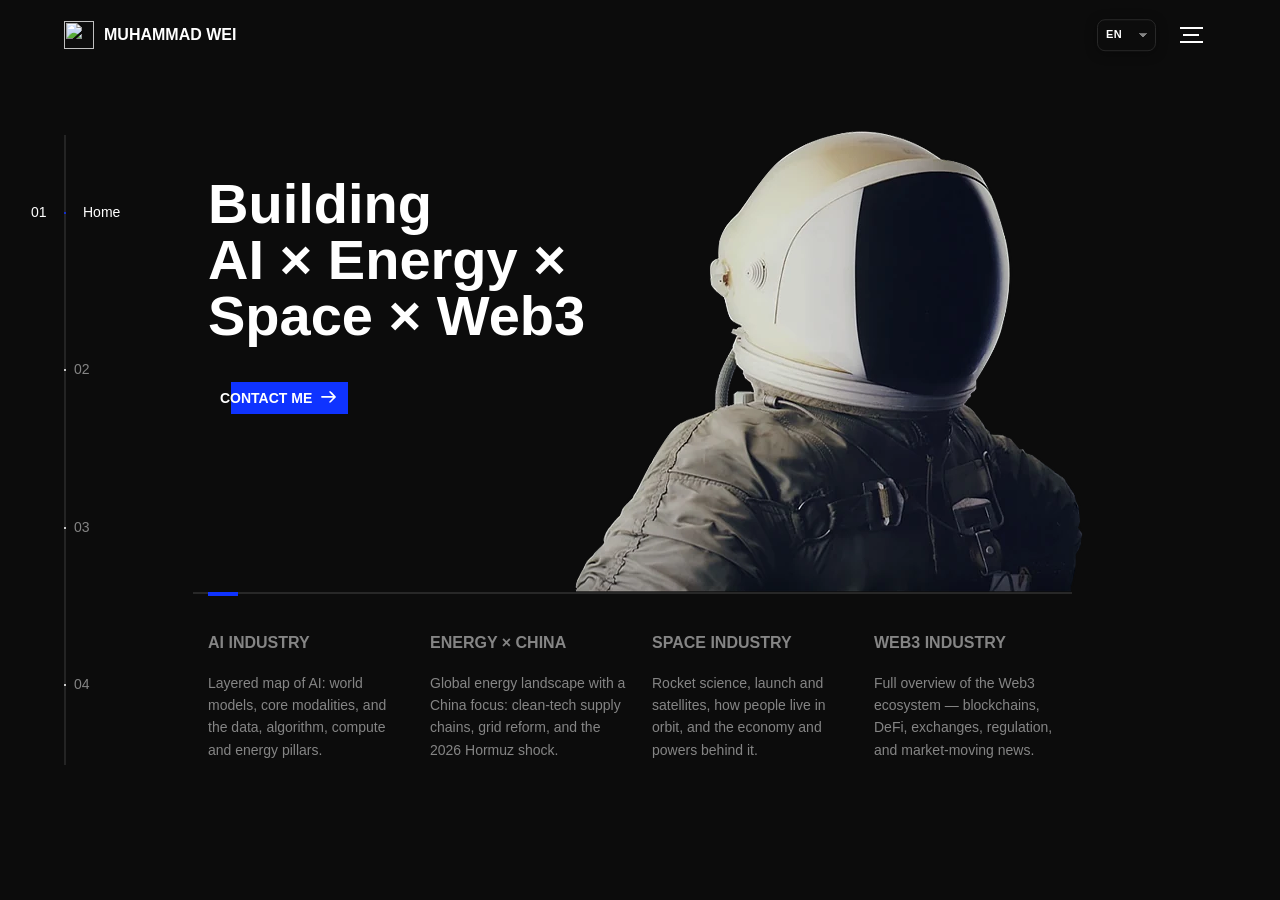
==== commit 00886d3b: "Fix accessibility and image assets" ====
--- a/index.html
+++ b/index.html
@@ -19,7 +19,7 @@
 <!-- notification for small viewports and landscape oriented smartphones -->
 <div class="device-notification">
   <a class="device-notification--logo" href="#0">
-    <img src="assets/img/logo.png" alt="Muhammad Wei">
+    <img src="assets/img/logo.png" srcset="assets/img/logo@2x.png 2x" alt="" width="30" height="28">
     <p data-en="Muhammad Wei" data-ru="Muhammad Wei" data-ar="محمد وي" data-zh="Muhammad Wei">Muhammad Wei</p>
   </a>
   <p class="device-notification--message" data-en="Best on a larger screen. Rotate to portrait, or open this on a desktop, to see the landscapes at full size." data-ru="Лучше на большом экране. Поверните устройство в портретный режим или откройте сайт на компьютере, чтобы увидеть отраслевые карты целиком." data-ar="أفضل على شاشة أكبر. أدر الجهاز إلى الوضع الرأسي، أو افتح الموقع على الكمبيوتر لرؤية خرائط القطاعات كاملة." data-zh="建议使用更大的屏幕。请将设备转为竖屏，或在桌面端打开，即可完整查看行业版图。">Best on a larger screen. Rotate to portrait, or open this on a desktop, to see the landscapes at full size.</p>
@@ -31,7 +31,7 @@
       <div class="l-wrapper">
         <header class="header">
           <a class="header--logo" href="#0">
-            <img src="assets/img/logo.png" alt="Muhammad Wei">
+            <img src="assets/img/logo.png" srcset="assets/img/logo@2x.png 2x" alt="" width="30" height="28">
             <p data-en="Muhammad Wei" data-ru="Muhammad Wei" data-ar="محمد وي" data-zh="Muhammad Wei">Muhammad Wei</p>
           </a>
           <button class="header--cta cta" data-en="Contact Me" data-ru="Связаться" data-ar="تواصل معي" data-zh="联系我">Contact Me</button>
@@ -72,8 +72,9 @@
                   </svg>
                   <span class="btn-background"></span>
                 </button>
-                <img src="assets/img/introduction-visual.png" alt="">
-              </div>
+                <img src="assets/img/introduction-visual.webp" alt="" width="511" height="463">
+              </div>
+              <h2 class="visually-hidden" data-en="Core landscapes" data-zh="核心版图" data-ru="Ключевые отрасли" data-ar="القطاعات الأساسية">Core landscapes</h2>
               <div class="intro--options">
                 <a href="ai-industry-chart.html">
                   <h3 data-en="AI Industry" data-ru="AI-индустрия" data-ar="قطاع AI" data-zh="AI 行业">AI Industry</h3>
--- a/assets/css/main.css
+++ b/assets/css/main.css
@@ -5,6 +5,7 @@
   src: local("☺"), url("fonts/Montserrat-Black.woff") format("woff"), url("fonts/Montserrat-Black.ttf") format("truetype"), url("fonts/Montserrat-Black.svg") format("svg");
   font-weight: 900;
   font-style: normal;
+  font-display: swap;
 }
 @font-face {
   font-family: "Montserrat";
@@ -12,6 +13,7 @@
   src: local("☺"), url("fonts/Montserrat-Bold.woff") format("woff"), url("fonts/Montserrat-Bold.ttf") format("truetype"), url("fonts/Montserrat-Bold.svg") format("svg");
   font-weight: 700;
   font-style: normal;
+  font-display: swap;
 }
 @font-face {
   font-family: "Montserrat";
@@ -19,6 +21,7 @@
   src: local("☺"), url("fonts/Montserrat-Regular.woff") format("woff"), url("fonts/Montserrat-Regular.ttf") format("truetype"), url("fonts/Montserrat-Regular.svg") format("svg");
   font-weight: 400;
   font-style: normal;
+  font-display: swap;
 }
 @font-face {
   font-family: "Montserrat";
@@ -26,12 +29,26 @@
   src: local("☺"), url("fonts/Montserrat-Light.woff") format("woff"), url("fonts/Montserrat-Light.ttf") format("truetype"), url("fonts/Montserrat-Light.svg") format("svg");
   font-weight: 300;
   font-style: normal;
+  font-display: swap;
 }
 /*! normalize.css v3.0.2 | MIT License | git.io/normalize */
 html {
   font-family: sans-serif;
   -ms-text-size-adjust: 100%;
   -webkit-text-size-adjust: 100%;
+}
+
+.visually-hidden {
+  position: absolute;
+  width: 1px;
+  height: 1px;
+  padding: 0;
+  margin: -1px;
+  overflow: hidden;
+  clip: rect(0 0 0 0);
+  clip-path: inset(50%);
+  white-space: nowrap;
+  border: 0;
 }
 
 body {
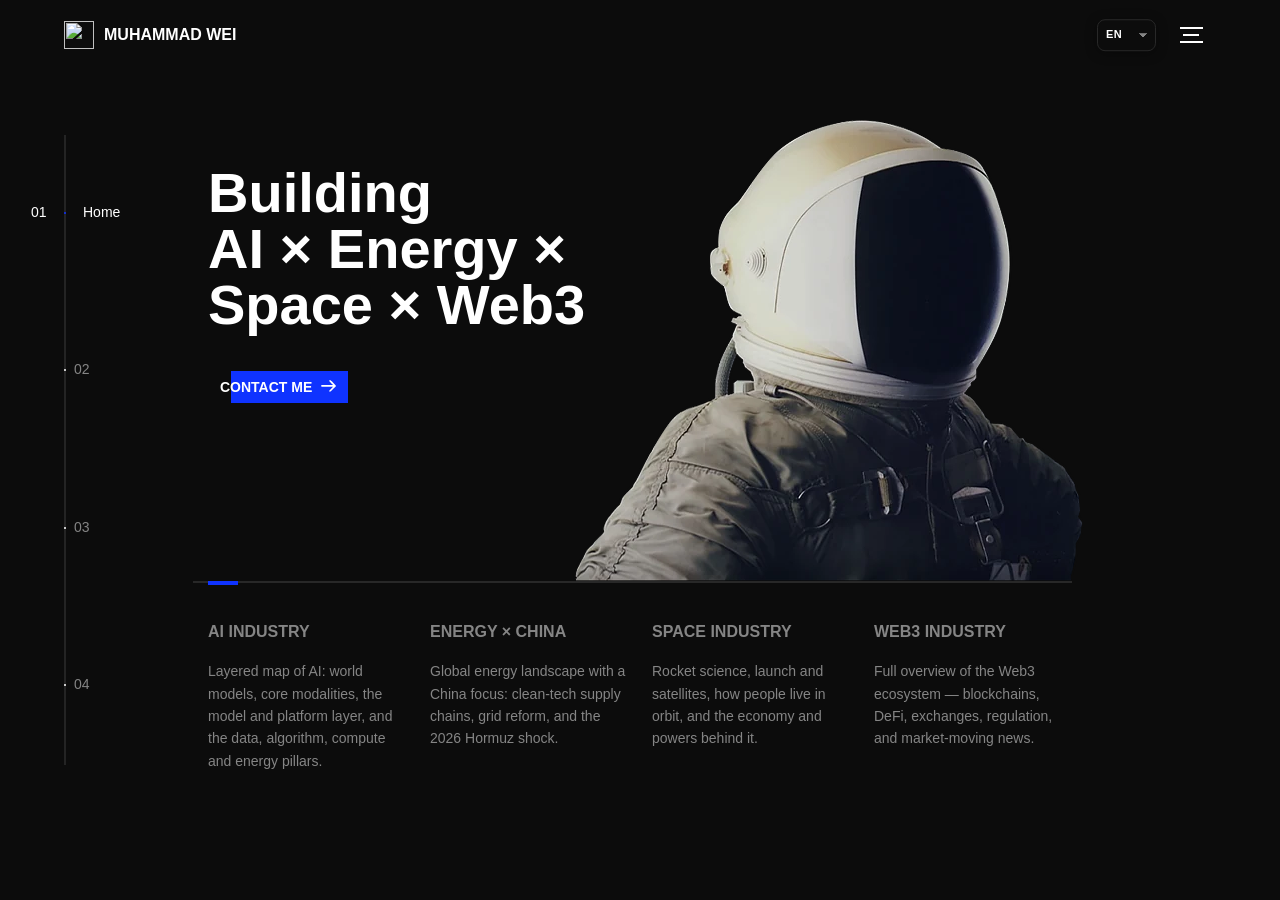
==== commit 2c27e8e3: "Add model and platform layer to AI page" ====
--- a/index.html
+++ b/index.html
@@ -78,7 +78,7 @@
               <div class="intro--options">
                 <a href="ai-industry-chart.html">
                   <h3 data-en="AI Industry" data-ru="AI-индустрия" data-ar="قطاع AI" data-zh="AI 行业">AI Industry</h3>
-                  <p data-en="Layered map of AI: world models, core modalities, and the data, algorithm, compute and energy pillars." data-ru="Слоистая карта AI: мировые модели, ключевые модальности и опоры — данные, алгоритмы, вычисления и энергия." data-ar="خريطة متعددة الطبقات للذكاء الاصطناعي: النماذج العالمية، والأنماط الأساسية، ودعائم البيانات والخوارزميات والحوسبة والطاقة." data-zh="AI 的层状图谱：世界模型、核心模态，以及数据、算法、算力与能源四大支柱。">Layered map of AI: world models, core modalities, and the data, algorithm, compute and energy pillars.</p>
+                  <p data-en="Layered map of AI: world models, core modalities, the model and platform layer, and the data, algorithm, compute and energy pillars." data-ru="Слоистая карта AI: мировые модели, ключевые модальности, слой моделей и платформ, а также опоры — данные, алгоритмы, вычисления и энергия." data-ar="خريطة متعددة الطبقات للذكاء الاصطناعي: النماذج العالمية، والأنماط الأساسية، وطبقة النماذج والمنصات، ودعائم البيانات والخوارزميات والحوسبة والطاقة." data-zh="AI 的层状图谱：世界模型、核心模态、模型与平台层，以及数据、算法、算力与能源四大支柱。">Layered map of AI: world models, core modalities, the model and platform layer, and the data, algorithm, compute and energy pillars.</p>
                 </a>
                 <a href="energy-industry-chart.html">
                   <h3 data-en="Energy × China" data-ru="Энергетика × Китай" data-ar="الطاقة × الصين" data-zh="能源 × 中国">Energy × China</h3>
@@ -111,7 +111,7 @@
                     <a href="ai-industry-chart.html">
                       <div class="slider--item-image slider--item-image--ai" role="img" aria-label="AI Industry Overview" data-aria-en="AI Industry Overview" data-aria-ru="Обзор AI-индустрии" data-aria-ar="نظرة عامة على قطاع AI" data-aria-zh="AI 行业全览"></div>
                       <p class="slider--item-title" data-en="AI Industry Overview" data-ru="Обзор AI-индустрии" data-ar="نظرة عامة على قطاع AI" data-zh="AI 行业全览">AI Industry Overview</p>
-                      <p class="slider--item-description" data-en="World models, core modalities, and the pillars that sustain AI — data, algorithms, compute and energy." data-ru="Мировые модели, ключевые модальности и опоры AI — данные, алгоритмы, вычисления и энергия." data-ar="النماذج العالمية، والأنماط الأساسية، والدعائم التي تدعم AI — البيانات والخوارزميات والحوسبة والطاقة." data-zh="世界模型、核心模态，以及支撑 AI 的支柱——数据、算法、算力与能源。">World models, core modalities, and the pillars that sustain AI — data, algorithms, compute and energy.</p>
+                      <p class="slider--item-description" data-en="World models, core modalities, the model and platform layer, and the pillars beneath them." data-ru="Мировые модели, ключевые модальности, слой моделей и платформ и опоры под ними." data-ar="النماذج العالمية، والأنماط الأساسية، وطبقة النماذج والمنصات، والدعائم التي تسندها." data-zh="世界模型、核心模态、模型与平台层，以及支撑它们的支柱。">World models, core modalities, the model and platform layer, and the pillars beneath them.</p>
                     </a>
                   </li>
                   <li class="slider--item slider--item-right">
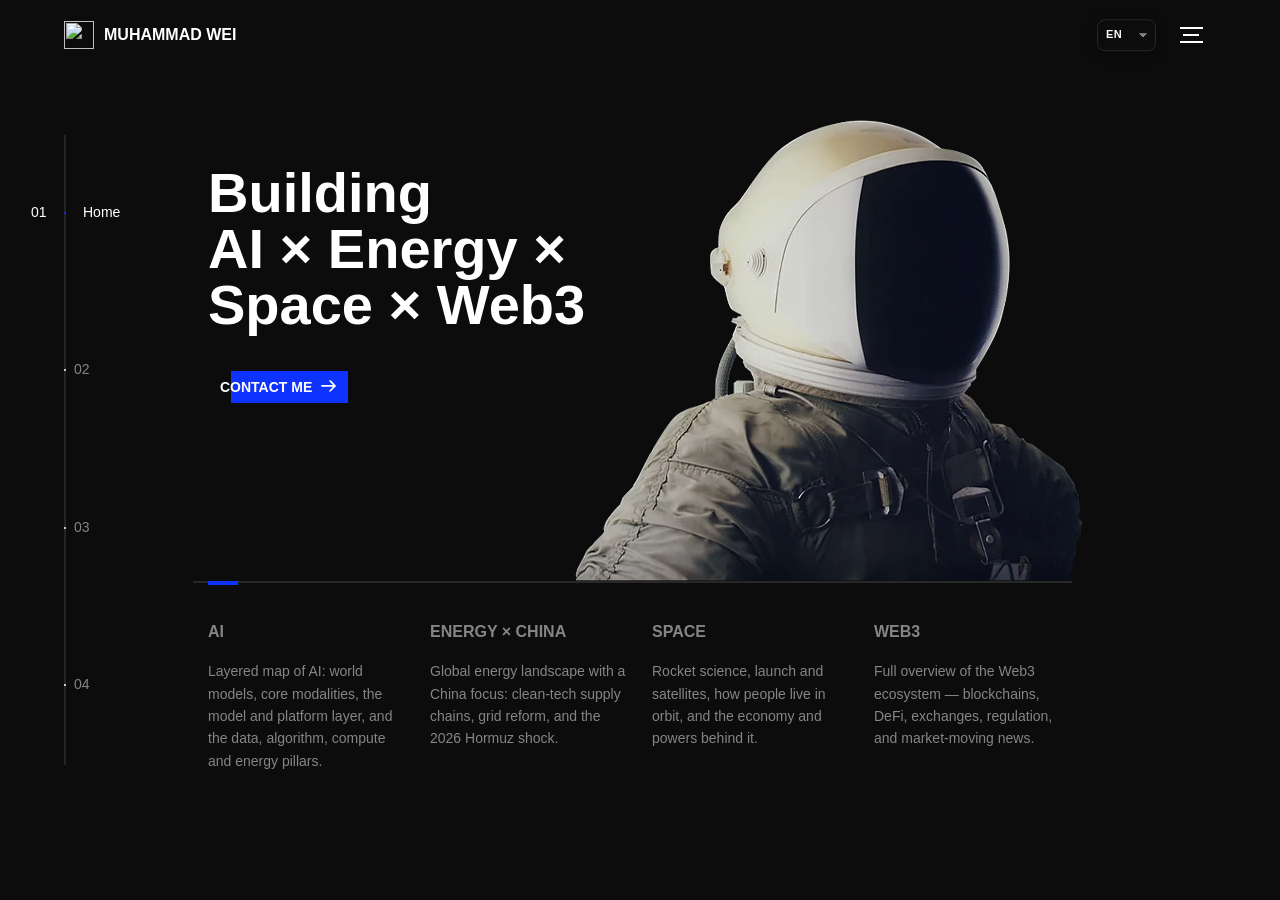
==== commit 9d366b66: "Classify landscapes as sector, theme or framework" ====
--- a/index.html
+++ b/index.html
@@ -6,8 +6,8 @@
   <meta name="viewport" content="width=device-width, initial-scale=1">
   <link rel="icon" type="image/png" href="assets/img/logo.png">
   <meta http-equiv="X-UA-Compatible" content="IE=edge">
-  <meta name="description" content="Entrepreneur and builder at the intersection of AI, Energy, Space, and Web3 — mapping the next frontier of industry convergence, based in Dubai, UAE.">
-  <meta name="keywords" content="entrepreneurship, AI, energy, space, Web3, industry landscapes for entrepreneurship, the Global Industry Classification Standard (GICS®), Dubai, Abu Dhabi, Guiyang, Hangzhou, Muhammad Wei, FinTech, blockchain">
+  <meta name="description" content="Entrepreneur and builder at the intersection of AI, Energy, Space, and Web3 — mapping the next frontier of sector and theme convergence, based in Dubai, UAE.">
+  <meta name="keywords" content="entrepreneurship, AI, energy, space, Web3, sector and theme landscapes for entrepreneurship, the Global Industry Classification Standard (GICS®), Dubai, Abu Dhabi, Guiyang, Hangzhou, Muhammad Wei, FinTech, blockchain">
   <meta name="author" content="Muhammad Wei">
   <script src="assets/js/boot.js"></script>
   <link rel="stylesheet" href="assets/css/vendor/leaflet.css">
@@ -52,7 +52,7 @@
         <nav class="l-side-nav">
           <ul class="side-nav">
             <li class="is-active"><span data-en="Home" data-ru="Главная" data-ar="الرئيسية" data-zh="首页">Home</span></li>
-            <li><span data-en="Landscapes" data-ru="Отрасли" data-ar="القطاعات" data-zh="行业版图">Landscapes</span></li>
+            <li><span data-en="Landscapes" data-ru="Ландшафты" data-ar="الخرائط" data-zh="版图">Landscapes</span></li>
             <li><span data-en="Vision" data-ru="Видение" data-ar="الرؤية" data-zh="愿景">Vision</span></li>
             <!-- <li><span>Traffic</span></li> -->
             <!-- <li><span>Connect</span></li> -->
@@ -74,10 +74,10 @@
                 </button>
                 <img src="assets/img/introduction-visual.webp" alt="" width="511" height="463">
               </div>
-              <h2 class="visually-hidden" data-en="Core landscapes" data-zh="核心版图" data-ru="Ключевые отрасли" data-ar="القطاعات الأساسية">Core landscapes</h2>
+              <h2 class="visually-hidden" data-en="Core landscapes" data-zh="核心版图" data-ru="Ключевые ландшафты" data-ar="الخرائط الأساسية">Core landscapes</h2>
               <div class="intro--options">
                 <a href="ai-industry-chart.html">
-                  <h3 data-en="AI Industry" data-ru="AI-индустрия" data-ar="قطاع AI" data-zh="AI 行业">AI Industry</h3>
+                  <h3 data-en="AI" data-ru="AI" data-ar="AI" data-zh="AI">AI</h3>
                   <p data-en="Layered map of AI: world models, core modalities, the model and platform layer, and the data, algorithm, compute and energy pillars." data-ru="Слоистая карта AI: мировые модели, ключевые модальности, слой моделей и платформ, а также опоры — данные, алгоритмы, вычисления и энергия." data-ar="خريطة متعددة الطبقات للذكاء الاصطناعي: النماذج العالمية، والأنماط الأساسية، وطبقة النماذج والمنصات، ودعائم البيانات والخوارزميات والحوسبة والطاقة." data-zh="AI 的层状图谱：世界模型、核心模态、模型与平台层，以及数据、算法、算力与能源四大支柱。">Layered map of AI: world models, core modalities, the model and platform layer, and the data, algorithm, compute and energy pillars.</p>
                 </a>
                 <a href="energy-industry-chart.html">
@@ -85,11 +85,11 @@
                   <p data-en="Global energy landscape with a China focus: clean-tech supply chains, grid reform, and the 2026 Hormuz shock." data-ru="Мировой энергетический ландшафт с фокусом на Китай: цепочки поставок чистой энергетики, реформа сетей и шок Ормуза 2026 года." data-ar="مشهد الطاقة العالمي مع تركيز على الصين: سلاسل توريد التقنيات النظيفة، وإصلاح الشبكات، وصدمة هرمز 2026." data-zh="以中国为焦点的全球能源版图：清洁技术供应链、电网改革，以及 2026 年霍尔木兹冲击。">Global energy landscape with a China focus: clean-tech supply chains, grid reform, and the 2026 Hormuz shock.</p>
                 </a>
                 <a href="space-industry-chart.html">
-                  <h3 data-en="Space Industry" data-ru="Космическая индустрия" data-ar="قطاع الفضاء" data-zh="航天产业">Space Industry</h3>
+                  <h3 data-en="Space" data-ru="Космос" data-ar="الفضاء" data-zh="太空">Space</h3>
                   <p data-en="Rocket science, launch and satellites, how people live in orbit, and the economy and powers behind it." data-ru="Ракетостроение, запуски и спутники, жизнь на орбите, а также экономика и державы, стоящие за этим." data-ar="علوم الصواريخ، والإطلاق والأقمار الصناعية، وكيف يعيش الناس في المدار، والاقتصاد والقوى وراء ذلك." data-zh="火箭科学、发射与卫星、人类如何在地球轨道生活，以及其背后的经济与航天强国。">Rocket science, launch and satellites, how people live in orbit, and the economy and powers behind it.</p>
                 </a>
                 <a href="web3-industry-chart.html">
-                  <h3 data-en="Web3 Industry" data-ru="Индустрия Web3" data-ar="قطاع Web3" data-zh="Web3 行业">Web3 Industry</h3>
+                  <h3 data-en="Web3" data-ru="Web3" data-ar="Web3" data-zh="Web3">Web3</h3>
                   <p data-en="Full overview of the Web3 ecosystem — blockchains, DeFi, exchanges, regulation, and market-moving news." data-ru="Полный обзор экосистемы Web3 — блокчейны, DeFi, биржи, регулирование и новости, влияющие на рынок." data-ar="نظرة شاملة على منظومة Web3 — سلاسل الكتل، وDeFi، والبورصات، والتنظيم، والأخبار المؤثرة في السوق." data-zh="Web3 生态全景——区块链、DeFi、交易所、监管，以及影响市场的新闻。">Full overview of the Web3 ecosystem — blockchains, DeFi, exchanges, regulation, and market-moving news.</p>
                 </a>
               </div>
@@ -97,48 +97,48 @@
           </li>
           <li class="l-section section">
             <div class="work">
-              <h2 data-en="Industry Landscapes" data-ru="Отраслевые карты" data-ar="خرائط القطاعات" data-zh="行业版图">Industry Landscapes</h2>
+              <h2 data-en="Landscapes" data-ru="Ландшафты" data-ar="الخرائط" data-zh="版图">Landscapes</h2>
               <div class="work--lockup">
                 <ul class="slider">
                   <li class="slider--item slider--item-left">
                     <a href="energy-industry-chart.html">
-                      <div class="slider--item-image slider--item-image--energy" role="img" aria-label="Energy Industry — Global and China" data-aria-en="Energy Industry — Global and China" data-aria-ru="Энергетическая промышленность — мир и Китай" data-aria-ar="صناعة الطاقة – العالمية والصين" data-aria-zh="能源行业——全球与中国"></div>
-                      <p class="slider--item-title" data-en="Energy Industry — Global &amp; China 2026" data-ru="Энергетика — мир и Китай, 2026" data-ar="قطاع الطاقة — العالم والصين 2026" data-zh="能源行业——全球与中国 2026">Energy Industry — Global &amp; China 2026</p>
+                      <div class="slider--item-image slider--item-image--energy" role="img" aria-label="Energy — Global and China 2026" data-aria-en="Energy — Global and China 2026" data-aria-ru="Энергетика — мир и Китай, 2026" data-aria-ar="الطاقة — العالم والصين 2026" data-aria-zh="能源——全球与中国 2026"></div>
+                      <p class="slider--item-title" data-en="Energy — Global &amp; China 2026" data-ru="Энергетика — мир и Китай, 2026" data-ar="الطاقة — العالم والصين 2026" data-zh="能源——全球与中国 2026">Energy — Global &amp; China 2026</p>
                       <p class="slider--item-description" data-en="Oil, gas, renewables and the forces reshaping global energy, through a China lens." data-ru="Нефть, газ, возобновляемая энергетика и силы, меняющие мировую энергетику, — взгляд через призму Китая." data-ar="النفط والغاز والطاقة المتجددة والقوى التي تعيد تشكيل الطاقة العالمية، من منظور الصين." data-zh="石油、天然气、可再生能源，以及透过中国视角重塑全球能源的力量。">Oil, gas, renewables and the forces reshaping global energy, through a China lens.</p>
                     </a>
                   </li>
                   <li class="slider--item slider--item-center">
                     <a href="ai-industry-chart.html">
-                      <div class="slider--item-image slider--item-image--ai" role="img" aria-label="AI Industry Overview" data-aria-en="AI Industry Overview" data-aria-ru="Обзор AI-индустрии" data-aria-ar="نظرة عامة على قطاع AI" data-aria-zh="AI 行业全览"></div>
-                      <p class="slider--item-title" data-en="AI Industry Overview" data-ru="Обзор AI-индустрии" data-ar="نظرة عامة على قطاع AI" data-zh="AI 行业全览">AI Industry Overview</p>
+                      <div class="slider--item-image slider--item-image--ai" role="img" aria-label="AI — Full Overview" data-aria-en="AI — Full Overview" data-aria-ru="AI — полный обзор" data-aria-ar="AI — نظرة شاملة" data-aria-zh="AI 全览"></div>
+                      <p class="slider--item-title" data-en="AI — Full Overview" data-ru="AI — полный обзор" data-ar="AI — نظرة شاملة" data-zh="AI 全览">AI — Full Overview</p>
                       <p class="slider--item-description" data-en="World models, core modalities, the model and platform layer, and the pillars beneath them." data-ru="Мировые модели, ключевые модальности, слой моделей и платформ и опоры под ними." data-ar="النماذج العالمية، والأنماط الأساسية، وطبقة النماذج والمنصات، والدعائم التي تسندها." data-zh="世界模型、核心模态、模型与平台层，以及支撑它们的支柱。">World models, core modalities, the model and platform layer, and the pillars beneath them.</p>
                     </a>
                   </li>
                   <li class="slider--item slider--item-right">
                     <a href="space-industry-chart.html">
-                      <div class="slider--item-image slider--item-image--space" role="img" aria-label="Space Industry Overview" data-aria-en="Space Industry Overview" data-aria-ru="Обзор космической отрасли" data-aria-ar="نظرة عامة على صناعة الفضاء" data-aria-zh="航天产业全览"></div>
-                      <p class="slider--item-title" data-en="Space Industry — Full Overview" data-ru="Космическая индустрия — полный обзор" data-ar="قطاع الفضاء — نظرة شاملة" data-zh="航天产业——全览">Space Industry — Full Overview</p>
+                      <div class="slider--item-image slider--item-image--space" role="img" aria-label="Space — Full Overview" data-aria-en="Space — Full Overview" data-aria-ru="Космос — полный обзор" data-aria-ar="الفضاء — نظرة شاملة" data-aria-zh="太空全览"></div>
+                      <p class="slider--item-title" data-en="Space — Full Overview" data-ru="Космос — полный обзор" data-ar="الفضاء — نظرة شاملة" data-zh="太空全览">Space — Full Overview</p>
                       <p class="slider--item-description" data-en="Rocket science, frontier technology, living in orbit, and the 2026 space economy and powers." data-ru="Ракетостроение, передовые технологии, жизнь на орбите, а также космическая экономика и державы 2026 года." data-ar="علوم الصواريخ، والتقنيات المتقدمة، والحياة في المدار، واقتصاد الفضاء والقوى في 2026." data-zh="火箭科学、前沿技术、轨道生活，以及 2026 年的太空经济与航天强国。">Rocket science, frontier technology, living in orbit, and the 2026 space economy and powers.</p>
                     </a>
                   </li>
                   <li class="slider--item">
                     <a href="web3-industry-chart.html">
-                      <div class="slider--item-image slider--item-image--web3" role="img" aria-label="Web3 Industry Overview" data-aria-en="Web3 Industry Overview" data-aria-ru="Обзор отрасли Web3" data-aria-ar="نظرة عامة على صناعة Web3" data-aria-zh="Web3 行业全览"></div>
-                      <p class="slider--item-title" data-en="Web3 Industry — Full Overview" data-ru="Индустрия Web3 — полный обзор" data-ar="قطاع Web3 — نظرة شاملة" data-zh="Web3 行业——全览">Web3 Industry — Full Overview</p>
+                      <div class="slider--item-image slider--item-image--web3" role="img" aria-label="Web3 — Full Overview" data-aria-en="Web3 — Full Overview" data-aria-ru="Web3 — полный обзор" data-aria-ar="Web3 — نظرة شاملة" data-aria-zh="Web3 全览"></div>
+                      <p class="slider--item-title" data-en="Web3 — Full Overview" data-ru="Web3 — полный обзор" data-ar="Web3 — نظرة شاملة" data-zh="Web3 全览">Web3 — Full Overview</p>
                       <p class="slider--item-description" data-en="Blockchains, DeFi, exchanges, and the regulatory rails shaping Web3 in 2026." data-ru="Блокчейны, DeFi, биржи и регуляторные рельсы, формирующие Web3 в 2026 году." data-ar="سلاسل الكتل، وDeFi، والبورصات، والأطر التنظيمية التي تشكل Web3 في 2026." data-zh="区块链、DeFi、交易所，以及 2026 年塑造 Web3 的监管轨道。">Blockchains, DeFi, exchanges, and the regulatory rails shaping Web3 in 2026.</p>
                     </a>
                   </li>
                   <li class="slider--item">
                     <a href="business_growth_circular_flow.html">
-                      <div class="slider--item-image slider--item-image--growth" role="img" aria-label="Business Growth Framework" data-aria-en="Business Growth Framework" data-aria-ru="Структура роста бизнеса" data-aria-ar="إطار نمو الأعمال" data-aria-zh="商业增长循环框架"></div>
-                      <p class="slider--item-title" data-en="Business Growth Framework" data-ru="Структура роста бизнеса" data-ar="إطار نمو الأعمال" data-zh="商业增长循环框架">Business Growth Framework</p>
+                      <div class="slider--item-image slider--item-image--growth" role="img" aria-label="Business Growth Framework" data-aria-en="Business Growth Framework" data-aria-ru="Фреймворк роста бизнеса" data-aria-ar="إطار نمو الأعمال" data-aria-zh="商业增长循环框架"></div>
+                      <p class="slider--item-title" data-en="Business Growth Framework" data-ru="Фреймворк роста бизнеса" data-ar="إطار نمو الأعمال" data-zh="商业增长循环框架">Business Growth Framework</p>
                       <p class="slider--item-description" data-en="An 8-step growth cycle: target audience, real demand, MVP, trust, monetization and data-driven iteration." data-ru="8-шаговый цикл роста: целевая аудитория, реальный спрос, MVP, доверие, монетизация и итерации на основе данных." data-ar="دورة نمو من 8 خطوات: الجمهور المستهدف، والطلب الحقيقي، والمنتج الأولي، والثقة، والتحقيق من الدخل، والتكرار القائم على البيانات." data-zh="八步增长循环：目标受众、真实需求、MVP、信任、变现与数据驱动的迭代。">An 8-step growth cycle: target audience, real demand, MVP, trust, monetization and data-driven iteration.</p>
                     </a>
                   </li>
                   <li class="slider--item">
                     <a href="finance-industry-chart.html">
-                      <div class="slider--item-image slider--item-image--finance" role="img" aria-label="Finance Industry Overview" data-aria-en="Finance Industry Overview" data-aria-ru="Обзор финансовой отрасли" data-aria-ar="نظرة عامة على صناعة التمويل" data-aria-zh="金融行业全览"></div>
-                      <p class="slider--item-title" data-en="Finance Industry — Full Overview" data-ru="Финансовый сектор — полный обзор" data-ar="قطاع المال — نظرة شاملة" data-zh="金融行业——全览">Finance Industry — Full Overview</p>
+                      <div class="slider--item-image slider--item-image--finance" role="img" aria-label="Finance — Full Overview" data-aria-en="Finance — Full Overview" data-aria-ru="Финансы — полный обзор" data-aria-ar="التمويل — نظرة شاملة" data-aria-zh="金融全览"></div>
+                      <p class="slider--item-title" data-en="Finance — Full Overview" data-ru="Финансы — полный обзор" data-ar="التمويل — نظرة شاملة" data-zh="金融全览">Finance — Full Overview</p>
                       <p class="slider--item-description" data-en="Regulators, markets, payments and money flows across the US, EU, UK, China, Hong Kong and the UAE." data-ru="Регуляторы, рынки, платежи и денежные потоки в США, ЕС, Великобритании, Китае, Гонконге и ОАЭ." data-ar="الجهات التنظيمية والأسواق والمدفوعات وتدفقات الأموال في الولايات المتحدة والاتحاد الأوروبي والمملكة المتحدة والصين وهونغ كونغ والإمارات." data-zh="美国、欧盟、英国、中国、香港与阿联酋的监管机构、市场、支付与资金流动。">Regulators, markets, payments and money flows across the US, EU, UK, China, Hong Kong and the UAE.</p>
                     </a>
                   </li>
@@ -163,7 +163,7 @@
               </div>
               <p class="work--note" data-en="<strong>Capital path</strong> — Finance and Business Growth are not part of the four core landscapes; they build the starting fund for the intersection." data-ru="<strong>Капитальный путь</strong> — финансы и рост бизнеса не входят в четыре ключевые отрасли; они создают стартовый капитал для пересечения." data-ar="<strong>مسار رأس المال</strong> — المال ونمو الأعمال ليسا جزءًا من القطاعات الأربعة الأساسية؛ بل يبنيان رأس المال الأولي للتقاطع." data-zh="<strong>资本路径</strong>——金融与商业增长不属于四大核心版图，而是为交汇积累启动资金。"><strong>Capital path</strong> — Finance and Business Growth are not part of the four core landscapes; they build the starting fund for the intersection.</p>
               <p class="work--gics">
-                <span data-en="Thematic cuts across GICS® sectors, not GICS sectors themselves · Source: S&amp;P Dow Jones Indices and MSCI" data-zh="GICS® 行业板块的主题式切分，并非 GICS 行业板块本身 · 来源：标普道琼斯指数与 MSCI" data-ru="Тематические срезы секторов GICS®, а не сами секторы GICS · Источник: S&amp;P Dow Jones Indices и MSCI" data-ar="مقاطع موضوعية عبر قطاعات GICS®، وليست قطاعات GICS نفسها · المصدر: S&amp;P Dow Jones Indices وMSCI">Thematic cuts across GICS® sectors, not GICS sectors themselves · Source: S&amp;P Dow Jones Indices and MSCI</span>
+                <span data-en="Sectors: Energy, Financials (GICS®) · Themes: AI, Space, Web3 · Framework: Business Growth · Source: S&amp;P Dow Jones Indices and MSCI" data-zh="行业板块：能源、金融（GICS®）· 主题：AI、太空、Web3 · 框架：商业增长 · 来源：标普道琼斯指数与 MSCI" data-ru="Секторы: энергетика, финансы (GICS®) · Темы: AI, космос, Web3 · Фреймворк: рост бизнеса · Источник: S&amp;P Dow Jones Indices и MSCI" data-ar="القطاعات: الطاقة والقطاع المالي (GICS®) · المواضيع: AI والفضاء وWeb3 · الإطار: نمو الأعمال · المصدر: S&amp;P Dow Jones Indices وMSCI">Sectors: Energy, Financials (GICS®) · Themes: AI, Space, Web3 · Framework: Business Growth · Source: S&amp;P Dow Jones Indices and MSCI</span>
                 <span aria-hidden="true"> · </span>
                 <a href="https://www.spglobal.com/spdji/en/landing/topic/gics/" target="_blank" rel="noopener" data-en="GICS® source" data-zh="GICS® 来源" data-ru="Источник GICS®" data-ar="مصدر GICS®">GICS® source</a>
               </p>
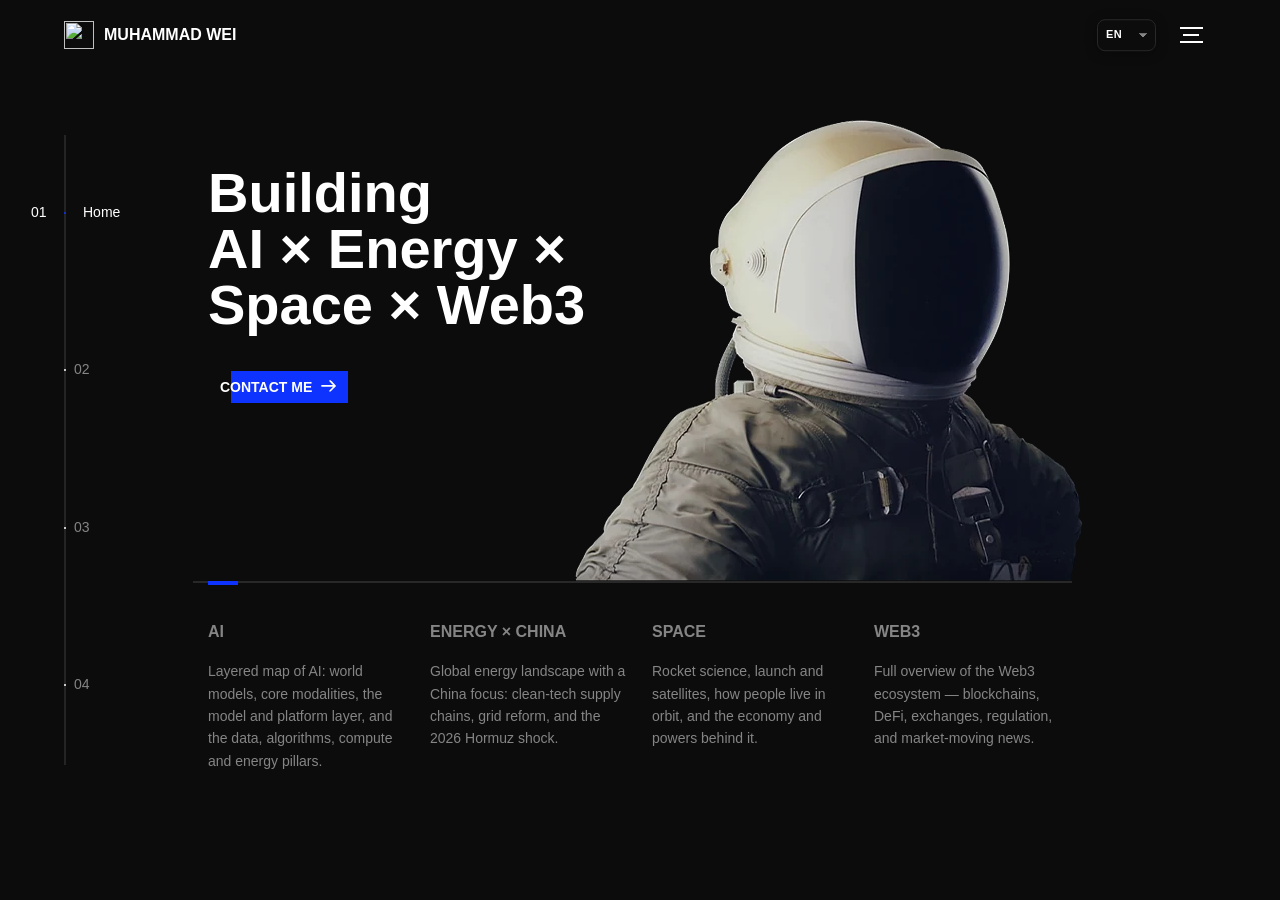
==== commit 0d539552: "Fix review findings across content, RTL and accessibility" ====
--- a/index.html
+++ b/index.html
@@ -6,8 +6,8 @@
   <meta name="viewport" content="width=device-width, initial-scale=1">
   <link rel="icon" type="image/png" href="assets/img/logo.png">
   <meta http-equiv="X-UA-Compatible" content="IE=edge">
-  <meta name="description" content="Entrepreneur and builder at the intersection of AI, Energy, Space, and Web3 — mapping the next frontier of sector and theme convergence, based in Dubai, UAE.">
-  <meta name="keywords" content="entrepreneurship, AI, energy, space, Web3, sector and theme landscapes for entrepreneurship, the Global Industry Classification Standard (GICS®), Dubai, Abu Dhabi, Guiyang, Hangzhou, Muhammad Wei, FinTech, blockchain">
+  <meta name="description" content="Entrepreneur and builder at the intersection of AI, Energy, Space, and Web3 — mapping the next frontier of sector, theme and framework convergence, based in Dubai, UAE.">
+  <meta name="keywords" content="entrepreneurship, AI, energy, space, Web3, sector, theme and framework landscapes for entrepreneurship, the Global Industry Classification Standard (GICS®), Dubai, Abu Dhabi, Guiyang, Hangzhou, Muhammad Wei, FinTech, blockchain">
   <meta name="author" content="Muhammad Wei">
   <script src="assets/js/boot.js"></script>
   <link rel="stylesheet" href="assets/css/vendor/leaflet.css">
@@ -18,11 +18,11 @@
 
 <!-- notification for small viewports and landscape oriented smartphones -->
 <div class="device-notification">
-  <a class="device-notification--logo" href="#0">
+  <a class="device-notification--logo" href="index.html">
     <img src="assets/img/logo.png" srcset="assets/img/logo@2x.png 2x" alt="" width="30" height="28">
     <p data-en="Muhammad Wei" data-ru="Muhammad Wei" data-ar="محمد وي" data-zh="Muhammad Wei">Muhammad Wei</p>
   </a>
-  <p class="device-notification--message" data-en="Best on a larger screen. Rotate to portrait, or open this on a desktop, to see the landscapes at full size." data-ru="Лучше на большом экране. Поверните устройство в портретный режим или откройте сайт на компьютере, чтобы увидеть отраслевые карты целиком." data-ar="أفضل على شاشة أكبر. أدر الجهاز إلى الوضع الرأسي، أو افتح الموقع على الكمبيوتر لرؤية خرائط القطاعات كاملة." data-zh="建议使用更大的屏幕。请将设备转为竖屏，或在桌面端打开，即可完整查看行业版图。">Best on a larger screen. Rotate to portrait, or open this on a desktop, to see the landscapes at full size.</p>
+  <p class="device-notification--message" data-en="Best on a larger screen. Rotate to portrait, or open this on a desktop, to see the landscapes at full size." data-ru="Лучше на большом экране. Поверните устройство в портретный режим или откройте сайт на компьютере, чтобы увидеть ландшафты целиком." data-ar="أفضل على شاشة أكبر. أدر الجهاز إلى الوضع الرأسي، أو افتح الموقع على الكمبيوتر لرؤية الخرائط كاملة." data-zh="建议使用更大的屏幕。请将设备转为竖屏，或在桌面端打开，即可完整查看版图。">Best on a larger screen. Rotate to portrait, or open this on a desktop, to see the landscapes at full size.</p>
 </div>
 
 <div class="perspective effect-rotate-left">
@@ -30,11 +30,11 @@
     <div id="viewport" class="l-viewport">
       <div class="l-wrapper">
         <header class="header">
-          <a class="header--logo" href="#0">
+          <a class="header--logo" href="index.html">
             <img src="assets/img/logo.png" srcset="assets/img/logo@2x.png 2x" alt="" width="30" height="28">
             <p data-en="Muhammad Wei" data-ru="Muhammad Wei" data-ar="محمد وي" data-zh="Muhammad Wei">Muhammad Wei</p>
           </a>
-          <button class="header--cta cta" data-en="Contact Me" data-ru="Связаться" data-ar="تواصل معي" data-zh="联系我">Contact Me</button>
+          <button type="button" class="header--cta cta" data-en="Contact Me" data-ru="Связаться" data-ar="تواصل معي" data-zh="联系我">Contact Me</button>
           <div class="header--lang">
             <div class="lang-toggle" role="group" aria-label="Language" data-aria-en="Language" data-aria-ru="Язык" data-aria-ar="اللغة" data-aria-zh="语言">
                     <select id="lang-select" aria-label="Language" data-aria-en="Language" data-aria-zh="语言" data-aria-ru="Язык" data-aria-ar="اللغة">
@@ -45,18 +45,18 @@
                     </select>
                   </div>
           </div>
-          <div class="header--nav-toggle">
+          <button type="button" class="header--nav-toggle" aria-expanded="false" aria-controls="site-menu" aria-label="Open menu" data-aria-en="Open menu" data-aria-zh="打开菜单" data-aria-ru="Открыть меню" data-aria-ar="افتح القائمة">
             <span></span>
-          </div>
+          </button>
         </header>
         <nav class="l-side-nav">
           <ul class="side-nav">
-            <li class="is-active"><span data-en="Home" data-ru="Главная" data-ar="الرئيسية" data-zh="首页">Home</span></li>
-            <li><span data-en="Landscapes" data-ru="Ландшафты" data-ar="الخرائط" data-zh="版图">Landscapes</span></li>
-            <li><span data-en="Vision" data-ru="Видение" data-ar="الرؤية" data-zh="愿景">Vision</span></li>
+            <li class="is-active"><button type="button" class="side-nav-link" aria-current="page" aria-label="Home" data-aria-en="Home" data-aria-zh="首页" data-aria-ru="Главная" data-aria-ar="الرئيسية"><span data-en="Home" data-ru="Главная" data-ar="الرئيسية" data-zh="首页">Home</span></button></li>
+            <li><button type="button" class="side-nav-link" aria-label="Landscapes" data-aria-en="Landscapes" data-aria-zh="版图" data-aria-ru="Ландшафты" data-aria-ar="الخرائط"><span data-en="Landscapes" data-ru="Ландшафты" data-ar="الخرائط" data-zh="版图">Landscapes</span></button></li>
+            <li><button type="button" class="side-nav-link" aria-label="Vision" data-aria-en="Vision" data-aria-zh="愿景" data-aria-ru="Видение" data-aria-ar="الرؤية"><span data-en="Vision" data-ru="Видение" data-ar="الرؤية" data-zh="愿景">Vision</span></button></li>
             <!-- <li><span>Traffic</span></li> -->
             <!-- <li><span>Connect</span></li> -->
-            <li><span data-en="Contact" data-ru="Контакты" data-ar="التواصل" data-zh="联系">Contact</span></li>
+            <li><button type="button" class="side-nav-link" aria-label="Contact" data-aria-en="Contact" data-aria-zh="联系" data-aria-ru="Контакты" data-aria-ar="التواصل"><span data-en="Contact" data-ru="Контакты" data-ar="التواصل" data-zh="联系">Contact</span></button></li>
           </ul>
         </nav>
         <ul class="l-main-content main-content">
@@ -64,7 +64,7 @@
             <div class="intro">
               <div class="intro--banner">
                 <h1 data-en="Building<br>AI × Energy ×<br>Space × Web3" data-ru="Строю<br>AI × Энергия ×<br>Космос × Web3" data-ar="أبني في تقاطع<br>AI والطاقة<br>والفضاء وWeb3" data-zh="构建<br>AI × 能源 ×<br>太空 × Web3">Building<br>AI × Energy ×<br>Space × Web3</h1>
-                <button class="cta"><span data-en="Contact Me" data-ru="Связаться" data-ar="تواصل معي" data-zh="联系我">Contact Me</span>
+                <button type="button" class="cta"><span data-en="Contact Me" data-ru="Связаться" data-ar="تواصل معي" data-zh="联系我">Contact Me</span>
                   <svg version="1.1" xmlns="http://www.w3.org/2000/svg" xmlns:xlink="http://www.w3.org/1999/xlink" x="0px" y="0px" viewBox="0 0 150 118" xml:space="preserve">
                   <g transform="translate(0.000000,118.000000) scale(0.100000,-0.100000)">
                     <path d="M870,1167c-34-17-55-57-46-90c3-15,81-100,194-211l187-185l-565-1c-431,0-571-3-590-13c-55-28-64-94-18-137c21-20,33-20,597-20h575l-192-193C800,103,794,94,849,39c20-20,39-29,61-29c28,0,63,30,298,262c147,144,272,271,279,282c30,51,23,60-219,304C947,1180,926,1196,870,1167z"/>
@@ -78,7 +78,7 @@
               <div class="intro--options">
                 <a href="ai-industry-chart.html">
                   <h3 data-en="AI" data-ru="AI" data-ar="AI" data-zh="AI">AI</h3>
-                  <p data-en="Layered map of AI: world models, core modalities, the model and platform layer, and the data, algorithm, compute and energy pillars." data-ru="Слоистая карта AI: мировые модели, ключевые модальности, слой моделей и платформ, а также опоры — данные, алгоритмы, вычисления и энергия." data-ar="خريطة متعددة الطبقات للذكاء الاصطناعي: النماذج العالمية، والأنماط الأساسية، وطبقة النماذج والمنصات، ودعائم البيانات والخوارزميات والحوسبة والطاقة." data-zh="AI 的层状图谱：世界模型、核心模态、模型与平台层，以及数据、算法、算力与能源四大支柱。">Layered map of AI: world models, core modalities, the model and platform layer, and the data, algorithm, compute and energy pillars.</p>
+                  <p data-en="Layered map of AI: world models, core modalities, the model and platform layer, and the data, algorithms, compute and energy pillars." data-ru="Слоистая карта AI: мировые модели, ключевые модальности, слой моделей и платформ, а также опоры — данные, алгоритмы, вычисления и энергия." data-ar="خريطة متعددة الطبقات للذكاء الاصطناعي: النماذج العالمية، والأنماط الأساسية، وطبقة النماذج والمنصات، ودعائم البيانات والخوارزميات والحوسبة والطاقة." data-zh="AI 的层状图谱：世界模型、核心模态、模型与平台层，以及数据、算法、算力与能源四大支柱。">Layered map of AI: world models, core modalities, the model and platform layer, and the data, algorithms, compute and energy pillars.</p>
                 </a>
                 <a href="energy-industry-chart.html">
                   <h3 data-en="Energy × China" data-ru="Энергетика × Китай" data-ar="الطاقة × الصين" data-zh="能源 × 中国">Energy × China</h3>
@@ -143,7 +143,7 @@
                     </a>
                   </li>
                 </ul>
-                <div class="slider--prev">
+                <button type="button" class="slider--prev" aria-label="Previous landscape" data-aria-en="Previous landscape" data-aria-zh="上一个版图" data-aria-ru="Предыдущий ландшафт" data-aria-ar="الخريطة السابقة">
                   <svg version="1.1" xmlns="http://www.w3.org/2000/svg" xmlns:xlink="http://www.w3.org/1999/xlink" x="0px" y="0px"
                   viewBox="0 0 150 118" xml:space="preserve">
                   <g transform="translate(0.000000,118.000000) scale(0.100000,-0.100000)">
@@ -152,20 +152,23 @@
                     c101,99,187,188,193,199c16,30,12,57-12,84C631,1174,595,1183,561,1169z"/>
                   </g>
                   </svg>
-                </div>
-                <div class="slider--next">
+                </button>
+                <button type="button" class="slider--next" aria-label="Next landscape" data-aria-en="Next landscape" data-aria-zh="下一个版图" data-aria-ru="Следующий ландшафт" data-aria-ar="الخريطة التالية">
                   <svg version="1.1" xmlns="http://www.w3.org/2000/svg" xmlns:xlink="http://www.w3.org/1999/xlink" x="0px" y="0px" viewBox="0 0 150 118" xml:space="preserve">
                   <g transform="translate(0.000000,118.000000) scale(0.100000,-0.100000)">
                     <path d="M870,1167c-34-17-55-57-46-90c3-15,81-100,194-211l187-185l-565-1c-431,0-571-3-590-13c-55-28-64-94-18-137c21-20,33-20,597-20h575l-192-193C800,103,794,94,849,39c20-20,39-29,61-29c28,0,63,30,298,262c147,144,272,271,279,282c30,51,23,60-219,304C947,1180,926,1196,870,1167z"/>
                   </g>
                   </svg>
-                </div>
-              </div>
-              <p class="work--note" data-en="<strong>Capital path</strong> — Finance and Business Growth are not part of the four core landscapes; they build the starting fund for the intersection." data-ru="<strong>Капитальный путь</strong> — финансы и рост бизнеса не входят в четыре ключевые отрасли; они создают стартовый капитал для пересечения." data-ar="<strong>مسار رأس المال</strong> — المال ونمو الأعمال ليسا جزءًا من القطاعات الأربعة الأساسية؛ بل يبنيان رأس المال الأولي للتقاطع." data-zh="<strong>资本路径</strong>——金融与商业增长不属于四大核心版图，而是为交汇积累启动资金。"><strong>Capital path</strong> — Finance and Business Growth are not part of the four core landscapes; they build the starting fund for the intersection.</p>
+                </button>
+              </div>
+              <p class="work--note" data-en="<strong>Capital path</strong> — Finance and Business Growth are not part of the four core landscapes; they build the starting fund for the intersection." data-ru="<strong>Капитальный путь</strong> — финансы и рост бизнеса не входят в четыре ключевых ландшафта; они создают стартовый капитал для пересечения." data-ar="<strong>مسار رأس المال</strong> — المال ونمو الأعمال ليسا جزءًا من الخرائط الأساسية الأربع؛ بل يبنيان رأس المال الأولي للتقاطع." data-zh="<strong>资本路径</strong>——金融与商业增长不属于四大核心版图，而是为交汇积累启动资金。"><strong>Capital path</strong> — Finance and Business Growth are not part of the four core landscapes; they build the starting fund for the intersection.</p>
               <p class="work--gics">
                 <span data-en="Sectors: Energy, Financials (GICS®) · Themes: AI, Space, Web3 · Framework: Business Growth · Source: S&amp;P Dow Jones Indices and MSCI" data-zh="行业板块：能源、金融（GICS®）· 主题：AI、太空、Web3 · 框架：商业增长 · 来源：标普道琼斯指数与 MSCI" data-ru="Секторы: энергетика, финансы (GICS®) · Темы: AI, космос, Web3 · Фреймворк: рост бизнеса · Источник: S&amp;P Dow Jones Indices и MSCI" data-ar="القطاعات: الطاقة والقطاع المالي (GICS®) · المواضيع: AI والفضاء وWeb3 · الإطار: نمو الأعمال · المصدر: S&amp;P Dow Jones Indices وMSCI">Sectors: Energy, Financials (GICS®) · Themes: AI, Space, Web3 · Framework: Business Growth · Source: S&amp;P Dow Jones Indices and MSCI</span>
                 <span aria-hidden="true"> · </span>
                 <a href="https://www.spglobal.com/spdji/en/landing/topic/gics/" target="_blank" rel="noopener" data-en="GICS® source" data-zh="GICS® 来源" data-ru="Источник GICS®" data-ar="مصدر GICS®">GICS® source</a>
+                <span aria-hidden="true"> · </span>
+                <a href="https://www.msci.com/indexes/index-resources/gics" target="_blank" rel="noopener" data-en="MSCI GICS resource" data-zh="MSCI GICS 资源" data-ru="Ресурс GICS от MSCI" data-ar="مورد GICS من MSCI">MSCI GICS resource</a>
+                <span class="work--gics-note" data-en="GICS® is a registered trademark of S&amp;P Dow Jones Indices LLC and MSCI Inc.; this independent site is not affiliated with or endorsed by either." data-zh="GICS® 是标普道琼斯指数有限责任公司和 MSCI 公司的注册商标；本独立网站与上述机构无关联，亦未获其背书。" data-ru="GICS® — зарегистрированная торговая марка S&amp;P Dow Jones Indices LLC и MSCI Inc.; этот независимый сайт не связан с ними и не одобрен ими." data-ar="GICS® علامة تجارية مسجلة لـ S&amp;P Dow Jones Indices LLC وMSCI Inc.؛ هذا الموقع المستقل غير تابع لهما ولا يحظى بتأييدهما.">GICS® is a registered trademark of S&amp;P Dow Jones Indices LLC and MSCI Inc.; this independent site is not affiliated with or endorsed by either.</span>
               </p>
             </div>
           </li>
@@ -245,7 +248,8 @@
           </li>
           <li class="l-section section">
             <div class="contact">
-              <div class="contact--map" id="contact-map" role="region" aria-label="Map of Dubai, Guiyang and Hangzhou" data-aria-en="Map of Dubai, Guiyang and Hangzhou" data-aria-zh="迪拜、贵阳和杭州地图" data-aria-ru="Карта Дубая, Гуйяна и Ханчжоу" data-aria-ar="خريطة دبي وقوييانغ وهانغتشو"></div>
+              <h2 class="visually-hidden" data-en="Contact" data-zh="联系" data-ru="Контакты" data-ar="التواصل">Contact</h2>
+              <section class="contact--map" id="contact-map" aria-label="Map of Dubai, Guiyang and Hangzhou" data-aria-en="Map of Dubai, Guiyang and Hangzhou" data-aria-zh="迪拜、贵阳和杭州地图" data-aria-ru="Карта Дубая, Гуйяна и Ханчжоу" data-aria-ar="خريطة دبي وقوييانغ وهانغتشو"></section>
               <div class="contact--map-scrim" aria-hidden="true"></div>
               <div class="contact--lockup">
                 <div class="modal">
@@ -268,7 +272,7 @@
                   </div>
                 </div>
               </div>
-              <p class="contact--map-credit">Map data © <a href="https://www.openstreetmap.org/copyright" target="_blank" rel="noopener">OpenStreetMap</a> contributors</p>
+              <p class="contact--map-credit"><a href="https://www.openstreetmap.org/copyright" target="_blank" rel="noopener" data-en="Map data © OpenStreetMap contributors" data-zh="地图数据 © OpenStreetMap 贡献者" data-ru="Данные карты © участники OpenStreetMap" data-ar="بيانات الخريطة © مساهمو OpenStreetMap">Map data © OpenStreetMap contributors</a></p>
             </div>
           </li>
           <!-- <li class="l-section section">
@@ -349,12 +353,12 @@
       </div>
     </div>
   </div>
-  <ul class="outer-nav">
-    <li class="is-active" data-en="Home" data-ru="Главная" data-ar="الرئيسية" data-zh="首页">Home</li>
-    <li data-en="Landscapes" data-ru="Отрасли" data-ar="القطاعات" data-zh="行业版图">Landscapes</li>
-    <li data-en="Vision" data-ru="Видение" data-ar="الرؤية" data-zh="愿景">Vision</li>
+  <ul class="outer-nav" id="site-menu">
+    <li class="is-active"><button type="button" class="outer-nav-link" aria-current="page" data-en="Home" data-ru="Главная" data-ar="الرئيسية" data-zh="首页">Home</button></li>
+    <li><button type="button" class="outer-nav-link" data-en="Landscapes" data-ru="Ландшафты" data-ar="الخرائط" data-zh="版图">Landscapes</button></li>
+    <li><button type="button" class="outer-nav-link" data-en="Vision" data-ru="Видение" data-ar="الرؤية" data-zh="愿景">Vision</button></li>
     <!-- <li>Traffic</li> -->
-    <li data-en="Contact" data-ru="Контакты" data-ar="التواصل" data-zh="联系">Contact</li>
+    <li><button type="button" class="outer-nav-link" data-en="Contact" data-ru="Контакты" data-ar="التواصل" data-zh="联系">Contact</button></li>
     <!-- <li>Connect</li> -->
   </ul>
 </div>
--- a/assets/css/main.css
+++ b/assets/css/main.css
@@ -1288,7 +1288,7 @@
   transform: translateX(-50%);
   color: #aab4c8;
   font-family: inherit;
-  font-size: 8px;
+  font-size: 9px;
   letter-spacing: 0.03em;
   line-height: 1.3;
   text-align: center;
@@ -1409,7 +1409,7 @@
   .contact--map-credit {
     bottom: 5px;
     width: 90%;
-    font-size: 7px;
+    font-size: 8px;
     line-height: 1.35;
     white-space: normal;
   }
@@ -2446,6 +2446,9 @@
 html[dir="rtl"] .vision {
   text-align: right;
 }
+html[dir="rtl"] .lang-toggle select {
+  background-position: 12px 50%, 8px 50%;
+}
 html[dir="rtl"] .vision-rain {
   right: auto;
   left: 0;
@@ -2456,8 +2459,9 @@
   direction: rtl;
 }
 html[dir="rtl"] .vision-tree--note {
-  direction: ltr;
+  direction: rtl;
   text-align: right;
+  unicode-bidi: plaintext;
 }
 html[dir="rtl"] .vision--now {
   padding-left: 0;
@@ -2562,4 +2566,50 @@
   }
 }
 
+
+/* Keyboard affordances for the home navigation and slider. */
+.header--nav-toggle {
+  background: none;
+  border: 0;
+  padding: 0;
+  cursor: pointer;
+}
+.slider--prev,
+.slider--next {
+  background: none;
+  border: 0;
+  padding: 0;
+  cursor: pointer;
+}
+.side-nav li:focus-visible,
+.outer-nav li:focus-visible,
+.side-nav-link:focus-visible,
+.outer-nav-link:focus-visible,
+.header--nav-toggle:focus-visible,
+.slider--prev:focus-visible,
+.slider--next:focus-visible {
+  outline: 2px solid #6f8cff;
+  outline-offset: 4px;
+}
+
+.side-nav-link,
+.outer-nav-link {
+  margin: 0;
+  padding: 0;
+  border: 0;
+  background: none;
+  color: inherit;
+  font: inherit;
+  cursor: pointer;
+}
+.side-nav-link {
+  text-align: left;
+}
+.outer-nav-link {
+  position: relative;
+  z-index: 1;
+  width: 100%;
+  text-align: center;
+}
+
 /*# sourceMappingURL=main.css.map */
--- a/assets/css/gics.css
+++ b/assets/css/gics.css
@@ -1,12 +1,20 @@
+:root {
+  --gics-muted: #9a9a9a;
+  --gics-link: #6f8cff;
+  --gics-strong: #fff;
+  --gics-border: rgba(127, 127, 127, .26);
+  --gics-tint: rgba(127, 127, 127, .06);
+  --gics-link-border: rgba(111, 140, 255, .4);
+}
 /* GICS® crosswalk and source notes, shared by the home and landscape pages. */
 .gics-lens {
   max-width: 960px;
   margin: 14px auto 0;
   padding: 10px 14px;
-  border: 1px solid rgba(127, 127, 127, .26);
+  border: 1px solid var(--gics-border);
   border-left: 3px solid currentColor;
   border-radius: 6px;
-  background: rgba(127, 127, 127, .06);
+  background: var(--gics-tint);
   color: inherit;
   font-size: 11px;
   line-height: 1.55;
@@ -42,20 +50,26 @@
 .work--gics {
   max-width: 760px;
   margin: 10px auto 0;
-  color: #9a9a9a;
+  color: var(--gics-muted, #9a9a9a);
   font-size: 9px;
   line-height: 1.5;
   text-align: center;
 }
 .work--gics a {
-  color: #6f8cff;
+  color: var(--gics-link, #6f8cff);
   text-decoration: none;
-  border-bottom: 1px solid rgba(111, 140, 255, .4);
+  border-bottom: 1px solid var(--gics-link-border);
 }
 .work--gics a:hover,
 .work--gics a:focus-visible {
-  color: #fff;
-  border-bottom-color: #fff;
+  color: var(--gics-strong, #fff);
+  border-bottom-color: var(--gics-strong, #fff);
+}
+.work--gics-note {
+  display: block;
+  margin-top: 4px;
+  font-size: 9px;
+  line-height: 1.5;
 }
 html[dir="rtl"] .gics-lens {
   border-left: 0;
